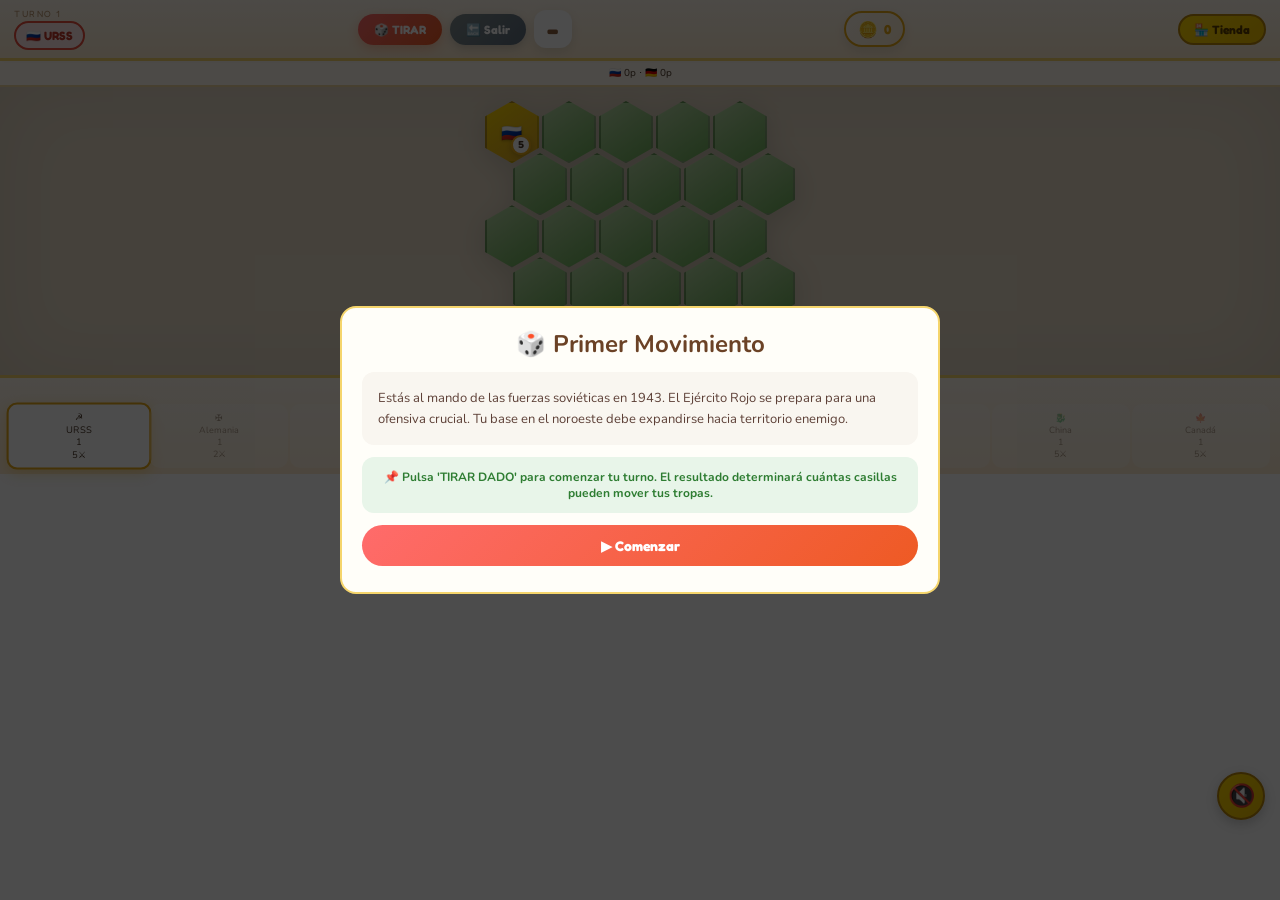
==== game_source.html @ 4c9500ab "Title: Implement Dynamic Music System with Advanced Audio Manager Key features implemented: - New MU" ====
<!DOCTYPE html>
<html lang="es">
<head>
    <meta charset="UTF-8">
    <meta name="viewport" content="width=device-width, initial-scale=1.0, user-scalable=no, maximum-scale=1.0">
    <title>⚔️ Hex Conquest · Edición Definitiva</title>
    <style>
        @import url('https://fonts.googleapis.com/css2?family=Fredoka:wght@400;600;700&family=Nunito:wght@400;700;900&family=Patrick+Hand&family=Special+Elite&family=MedievalSharp&family=Press+Start+2P&display=swap');
        * { margin:0; padding:0; box-sizing:border-box; -webkit-tap-highlight-color:transparent; user-select:none; -webkit-user-select:none; }
        :root {
            --bg:#f5efe0; --panel:#fff8ed; --gold:#e6a817; --gold-light:#f5d56c; --brown:#8b5e3c; --brown-light:#c4956a;
            --red:#e74c3c; --green:#27ae60; --blue:#3498db; --orange:#f39c12; --pink:#e91e63; --teal:#1abc9c; --cream:#fef9f0;
            --shadow:0 4px 12px rgba(0,0,0,0.1); --shadow-lg:0 8px 24px rgba(0,0,0,0.15); --btn-radius:25px;
            --hex-size: 54px;
        }
        /* Audio elements hidden */
        .audio-element { display:none; }
        /* Music control button */
        #music-control { position:fixed; bottom:80px; right:15px; z-index:1000; background:linear-gradient(135deg,#ffd700,#f0c000); border:2px solid #b8860b; border-radius:50%; width:48px; height:48px; display:flex; align-items:center; justify-content:center; cursor:pointer; box-shadow:0 4px 12px rgba(0,0,0,0.2); transition:all 0.3s; }
        #music-control:hover { transform:scale(1.1); box-shadow:0 6px 16px rgba(0,0,0,0.3); }
        #music-control.active { animation:musicPulse 2s infinite; }
        @keyframes musicPulse { 0%,100%{box-shadow:0 4px 12px rgba(255,215,0,0.4)} 50%{box-shadow:0 4px 20px rgba(255,215,0,0.7)} }
        .music-icon { font-size:22px; }
        body { background:linear-gradient(135deg,#fdf6e8,#f0e4cc); color:#4a3728; font-family:'Nunito',sans-serif; overflow:hidden; touch-action:manipulation; height:100vh; width:100vw; position:fixed; }
        #top-bar { background:linear-gradient(180deg,#fff8ed,#fdebd0); padding:8px 14px; display:flex; justify-content:space-between; align-items:center; border-bottom:3px solid var(--gold-light); flex-shrink:0; z-index:100; gap:10px; box-shadow:0 2px 8px rgba(0,0,0,0.05); }
        #turn-info { display:flex; flex-direction:column; gap:2px; min-width:0; }
        #turn-label { font-size:9px; color:#b8936e; text-transform:uppercase; letter-spacing:1.5px; font-family:'Fredoka',sans-serif; }
        .player-badge { display:inline-flex; align-items:center; gap:5px; padding:5px 10px; border-radius:20px; font-size:12px; font-weight:700; border:2px solid; font-family:'Fredoka',sans-serif; white-space:nowrap; background:white; }
        .player-badge.urss { border-color:#e74c3c; color:#c0392b; background:#ffeaea; } .player-badge.nazis { border-color:#7f8c8d; color:#555; background:#f0f0f0; } .player-badge.italia { border-color:#27ae60; color:#1e8449; background:#eafaf1; } .player-badge.usa { border-color:#3498db; color:#2471a3; background:#eaf2f8; } .player-badge.japon { border-color:#f39c12; color:#b9770e; background:#fef5e7; } .player-badge.uk { border-color:#e91e63; color:#c2185b; background:#fce4ec; } .player-badge.francia { border-color:#1abc9c; color:#148f77; background:#e8f8f5; } .player-badge.china { border-color:#e67e22; color:#ca6f1e; background:#fdf2e9; } .player-badge.canada { border-color:#9b59b6; color:#7d3c98; background:#f4ecf7; }
        .player-badge.sparta { border-color:#c0392b; } .player-badge.athens { border-color:#2980b9; } .player-badge.phoenicia { border-color:#d4ac0d; }
        .player-badge.capcom { border-color:#1e8449; } .player-badge.square { border-color:#8e44ad; } .player-badge.ea { border-color:#e67e22; }
        .player-badge.rebels { border-color:#3498db; } .player-badge.empire { border-color:#7f8c8d; } .player-badge.jedi { border-color:#27ae60; } .player-badge.sith { border-color:#c0392b; } .player-badge.avengers { border-color:#e74c3c; } .player-badge.thanos { border-color:#8e44ad; } .player-badge.hogwarts { border-color:#1abc9c; } .player-badge.decepticons { border-color:#e67e22; } .player-badge.wakanda { border-color:#2c3e50; }
        .player-badge.konoha { border-color:#e67e22; } .player-badge.akatsuki { border-color:#c0392b; } .player-badge.marine { border-color:#2980b9; } .player-badge.pirates { border-color:#e74c3c; } .player-badge.hunters { border-color:#27ae60; } .player-badge.chimera { border-color:#8e44ad; } .player-badge.saiyans { border-color:#f1c40f; } .player-badge.namek { border-color:#2ecc71; } .player-badge.guts { border-color:#7f8c8d; }
        .player-badge.justice { border-color:#3498db; } .player-badge.avengers_c { border-color:#e74c3c; } .player-badge.xmen { border-color:#f1c40f; } .player-badge.brotherhood { border-color:#8e44ad; } .player-badge.spiderman { border-color:#e91e63; } .player-badge.sinister { border-color:#e67e22; } .player-badge.doom { border-color:#2c3e50; } .player-badge.injustice { border-color:#c0392b; } .player-badge.watchmen { border-color:#1abc9c; }
        .player-badge.fellowship { border-color:#27ae60; } .player-badge.mordor { border-color:#c0392b; } .player-badge.westeros { border-color:#7f8c8d; } .player-badge.targaryen { border-color:#e74c3c; } .player-badge.lannister { border-color:#f1c40f; } .player-badge.hogwarts_l { border-color:#1abc9c; } .player-badge.oz { border-color:#f1c40f; } .player-badge.discworld { border-color:#3498db; } .player-badge.narnia { border-color:#e67e22; } .player-badge.witch { border-color:#a8e6cf; } .player-badge.riverdale { border-color:#8e44ad; }
        .player-badge.christianity { border-color:#f1c40f; } .player-badge.islam { border-color:#27ae60; } .player-badge.judaism { border-color:#3498db; } .player-badge.hinduism { border-color:#e74c3c; } .player-badge.buddhism { border-color:#f39c12; } .player-badge.sikhism { border-color:#d35400; } .player-badge.jainism { border-color:#2ecc71; } .player-badge.zoroastrianism { border-color:#e67e22; } .player-badge.shinto { border-color:#e74c3c; }
        #dice-area { display:flex; gap:8px; align-items:center; flex-shrink:0; }
        .dice-btn, .exit-btn { border:none; color:white; padding:8px 16px; border-radius:25px; font-size:12px; font-weight:700; cursor:pointer; transition:all 0.2s; font-family:'Fredoka',sans-serif; }
        .dice-btn { background:linear-gradient(135deg,#ff6b6b,#ee5a24); box-shadow:0 4px 12px rgba(238,90,36,0.3); }
        .dice-btn:hover:not(:disabled) { transform:translateY(-2px); box-shadow:0 6px 16px rgba(238,90,36,0.4); }
        .dice-btn:active:not(:disabled) { transform:translateY(0); }
        .dice-btn:disabled { background:#ccc; color:#999; cursor:not-allowed; }
        .dice-btn.rolling { animation:diceRoll 0.5s ease-in-out; }
        .exit-btn { background:linear-gradient(135deg,#7f8c8d,#5d6d7e); box-shadow:0 3px 10px rgba(100,100,100,0.3); }
        .exit-btn:hover { transform:translateY(-2px); box-shadow:0 5px 14px rgba(100,100,100,0.4); }
        #dice-result { font-size:28px; font-weight:900; color:var(--brown); min-width:38px; text-align:center; font-family:'Fredoka',sans-serif; background:white; border-radius:12px; padding:2px 8px; box-shadow:var(--shadow); }
        #score-board { background:rgba(255,248,237,0.9); padding:5px 10px; display:flex; justify-content:space-around; border-bottom:2px solid #f0d9a0; flex-shrink:0; font-size:10px; flex-wrap:wrap; gap:4px; }
        #map-wrapper { flex:1; overflow:auto; display:flex; justify-content:center; align-items:center; position:relative; background-color:#e8dcc8; box-shadow:inset 0 0 80px rgba(0,0,0,0.08); scroll-behavior:smooth; }
        #hex-grid { padding:14px; transform-origin:center; filter:drop-shadow(0 6px 14px rgba(0,0,0,0.15)); }
        .hex-row { display:flex; margin-bottom: calc(var(--hex-size) * -0.19); }
        .hex-row:nth-child(even) { margin-left: calc(var(--hex-size) * 0.52); }
        .hex { width: var(--hex-size); height: calc(var(--hex-size) * 1.1547); position:relative; margin:0 1.5px; cursor:pointer; transition:transform 0.2s, filter 0.2s; }
        .hex:hover { filter:brightness(1.15); z-index:10; }
        .hex-inner { width:100%; height:100%; clip-path:polygon(50% 0%,100% 25%,100% 75%,50% 100%,0% 75%,0% 25%); display:flex; flex-direction:column; align-items:center; justify-content:center; position:relative; border:2px solid rgba(0,0,0,0.2); }
        .hex.plains .hex-inner { background:linear-gradient(145deg,#b8d9a6,#6daf5a); } .hex.river .hex-inner { background:linear-gradient(145deg,#7ec8e3,#2e8cb8); } .hex.mountain .hex-inner { background:linear-gradient(145deg,#d4c4a8,#9c8468); } .hex.city .hex-inner { background:linear-gradient(145deg,#f5c27b,#d4952a); } .hex.base .hex-inner { background:linear-gradient(145deg,#ffd700,#daa520); animation:baseGlow 2s infinite alternate; }
        @keyframes baseGlow { from{box-shadow:inset 0 0 10px rgba(255,215,0,0.4)} to{box-shadow:inset 0 0 20px rgba(255,215,0,0.7)} }
        @keyframes hexPulse { 0%,100%{transform:scale(1)} 50%{transform:scale(1.05)} }
        @keyframes diceRoll { 0%{transform:rotate(0deg) scale(1)} 25%{transform:rotate(90deg) scale(1.2)} 50%{transform:rotate(180deg) scale(1)} 75%{transform:rotate(270deg) scale(1.2)} 100%{transform:rotate(360deg) scale(1)} }
        @keyframes combatFlash { 0%,100%{background-color:transparent} 50%{background-color:rgba(231,76,60,0.3)} }
        .hex.selected .hex-inner { border:3px solid #fff !important; box-shadow:0 0 15px rgba(255,255,255,0.8); animation:hexPulse 0.6s ease-in-out infinite; }
        .hex.movable .hex-inner { border:3px solid #27ae60 !important; box-shadow:0 0 10px rgba(39,174,96,0.5); cursor:pointer; }
        .hex.attackable .hex-inner { border:3px solid #e74c3c !important; box-shadow:0 0 10px rgba(231,76,60,0.5); cursor:pointer; }
        .hex.base-attackable .hex-inner { border:3px solid #ff0033 !important; box-shadow:0 0 15px rgba(255,0,51,0.7); animation:hexPulse 0.4s ease-in-out infinite; }
        .hex-icon { font-size:17px; margin-top:3px; text-shadow:0 1px 3px rgba(0,0,0,0.3); }
        .hex-units { position:absolute; bottom:6px; right:6px; background:linear-gradient(135deg,#fff,#f8f8f8); border-radius:50%; width:20px; height:20px; display:flex; align-items:center; justify-content:center; font-size:10px; font-weight:900; border:2px solid var(--gold); box-shadow:0 2px 6px rgba(0,0,0,0.2); }
        #bottom-panel { background:linear-gradient(180deg,#fff8ed,#fdebd0); padding:6px 10px; border-top:3px solid var(--gold-light); }
        #action-text { text-align:center; font-size:12px; color:#6b4226; margin-bottom:4px; font-weight:700; }
        #players-bar { display:flex; justify-content:space-around; gap:2px; flex-wrap:wrap; }
        .player-card { flex:1; min-width:35px; text-align:center; padding:6px 4px; border-radius:10px; font-size:9px; opacity:0.45; transition:all 0.3s; border:2px solid transparent; background:rgba(255,255,255,0.6); cursor:pointer; }
        .player-card:hover { transform:translateY(-2px); box-shadow:0 4px 8px rgba(0,0,0,0.15); }
        .player-card.active { opacity:1; border-color:var(--gold); background:white; transform:scale(1.05); box-shadow:0 4px 12px rgba(230,168,23,0.3); }
        .notification-bubble { position:fixed; bottom:120px; left:50%; transform:translateX(-50%); background:#fffef9; border:2px solid var(--gold); border-radius:20px; padding:10px 24px; z-index:1500; font-weight:700; font-size:14px; box-shadow:0 4px 16px rgba(0,0,0,0.2); animation:fadeInOut 2.5s ease-in-out; pointer-events:none; }
        @keyframes fadeInOut { 0%{opacity:0;bottom:100px;} 15%{opacity:1;bottom:120px;} 80%{opacity:1;bottom:120px;} 100%{opacity:0;bottom:100px;} }
        .combat-overlay { position:fixed; top:0; left:0; width:100%; height:100%; background:rgba(231,76,60,0.2); z-index:999; pointer-events:none; animation:combatFlash 0.3s ease-in-out; }
        .tutorial-highlight { position:absolute; border:4px solid #ff6b6b; border-radius:12px; pointer-events:none; z-index:999; display:none; animation:highlightPulse 1s infinite; } @keyframes highlightPulse { 0%,100%{border-color:#ff6b6b} 50%{border-color:#ffd700} }
        .tutorial-overlay { position:fixed; top:0; left:0; width:100%; height:100%; background:rgba(0,0,0,0.3); z-index:998; display:none; }
        
        /* ══════════ SISTEMA DE MONEDAS Y TIENDA ══════════ */
        #coins-display { display:flex; align-items:center; gap:6px; background:linear-gradient(135deg,#fff8ed,#fdebd0); padding:6px 12px; border-radius:20px; border:2px solid var(--gold); box-shadow:var(--shadow); font-weight:700; color:#6b4226; font-size:13px; font-family:'Fredoka',sans-serif; }
        #coins-icon { font-size:16px; }
        #coins-count { color:#e6a817; }
        .shop-btn { background:linear-gradient(135deg,#ffd700,#f0c000); border:2px solid #b8860b; border-radius:20px; padding:6px 14px; color:#5a3c00; font-weight:700; cursor:pointer; transition:all 0.2s; font-family:'Fredoka',sans-serif; font-size:12px; display:flex; align-items:center; gap:5px; }
        .shop-btn:hover { transform:translateY(-2px); box-shadow:0 4px 12px rgba(230,168,23,0.4); }
        .shop-grid { display:grid; grid-template-columns:repeat(auto-fill,minmax(140px,1fr)); gap:10px; margin-top:10px; max-height:400px; overflow-y:auto; padding:10px; }
        .theme-card { background:white; border:2px solid #e0d0b8; border-radius:12px; padding:10px; text-align:center; cursor:pointer; transition:all 0.2s; position:relative; }
        .theme-card:hover { transform:translateY(-3px); box-shadow:0 6px 16px rgba(0,0,0,0.15); }
        .theme-card.selected { border-color:var(--gold); box-shadow:0 0 15px rgba(230,168,23,0.4); }
        .theme-card.locked { opacity:0.7; filter:grayscale(0.5); }
        .theme-card.purchased { border-color:#27ae60; }
        .theme-icon { font-size:32px; margin-bottom:6px; }
        .theme-name { font-size:11px; font-weight:700; color:#6b4226; margin-bottom:4px; }
        .theme-price { font-size:12px; color:#e6a817; font-weight:700; }
        .theme-status { font-size:10px; padding:3px 8px; border-radius:10px; margin-top:6px; display:inline-block; font-weight:700; }
        .status-locked { background:#ccc; color:#666; }
        .status-purchased { background:#27ae60; color:white; }
        .status-selected { background:var(--gold); color:#5a3c00; }
        .buy-btn { background:linear-gradient(135deg,#27ae60,#1e8449); color:white; border:none; border-radius:8px; padding:6px 12px; font-size:10px; font-weight:700; cursor:pointer; margin-top:6px; width:100%; }
        .buy-btn:hover:not(:disabled) { transform:scale(1.05); }
        .buy-btn:disabled { background:#ccc; cursor:not-allowed; }
        .select-btn { background:linear-gradient(135deg,#3498db,#2980b9); color:white; border:none; border-radius:8px; padding:6px 12px; font-size:10px; font-weight:700; cursor:pointer; margin-top:6px; width:100%; }
        .select-btn:hover { transform:scale(1.05); }
        
        /* Misiones */
        .missions-container { max-height:350px; overflow-y:auto; padding:5px; }
        .mission-card { background:white; border:2px solid #e0d0b8; border-radius:12px; padding:10px; margin-bottom:8px; transition:all 0.2s; }
        .mission-card.completed { border-color:#27ae60; background:#eafaf1; opacity:0.8; }
        .mission-card.secret { border-color:#9c27b0; background:#f3e5f5; }
        .mission-card.secret.hidden { filter:blur(4px); opacity:0.5; }
        .mission-title { font-size:12px; font-weight:700; color:#6b4226; margin-bottom:4px; }
        .mission-desc { font-size:10px; color:#888; margin-bottom:6px; }
        .mission-reward { font-size:11px; color:#e6a817; font-weight:700; display:flex; align-items:center; gap:4px; }
        .mission-progress { font-size:10px; color:#666; margin-top:4px; }
        .claim-btn { background:linear-gradient(135deg,#e6a817,#daa520); color:#5a3c00; border:none; border-radius:8px; padding:6px 12px; font-size:10px; font-weight:700; cursor:pointer; margin-top:6px; width:100%; }
        .claim-btn:hover:not(:disabled) { transform:scale(1.05); }
        .claim-btn:disabled { background:#ccc; cursor:not-allowed; }
        
        #top-bar { background:linear-gradient(180deg,#fff8ed,#fdebd0); padding:8px 14px; display:flex; justify-content:space-between; align-items:center; border-bottom:3px solid var(--gold-light); flex-shrink:0; z-index:100; gap:10px; box-shadow:0 2px 8px rgba(0,0,0,0.05); }
        .modal { display:none; position:fixed; top:0; left:0; width:100%; height:100%; background:rgba(0,0,0,0.7); z-index:1000; justify-content:center; align-items:center; padding:12px; overflow-y:auto; } .modal.show { display:flex; }
        .modal-box { background:#fffef9; border:2px solid var(--gold-light); border-radius:16px; padding:20px; max-width:560px; width:100%; text-align:center; max-height:90vh; overflow-y:auto; }
        .modal-title { font-size:22px; font-weight:900; color:#6b4226; margin-bottom:8px; font-family:'Fredoka',sans-serif; }
        .modal-btn { display:block; width:100%; padding:12px 20px; margin:6px 0; border:none; border-radius:25px; font-size:14px; font-weight:700; cursor:pointer; transition:all 0.2s; font-family:'Fredoka',sans-serif; }
        .modal-btn:hover { transform:translateY(-2px); box-shadow:0 6px 16px rgba(0,0,0,0.2); }
        .btn-primary { background:linear-gradient(135deg,#ff6b6b,#ee5a24); color:white; }
        .btn-secondary { background:#f0e6d8; color:#6b4226; border:2px solid #e0c9a0; }
        .btn-gold { background:linear-gradient(135deg,#ffd700,#f0c000); color:#5a3c00; border:2px solid #b8860b; }
        .menu-tab { flex:1; min-width:55px; padding:10px 4px; background:white; border:none; color:#a08060; font-size:9px; font-weight:700; cursor:pointer; border-right:1px solid #e0d0b8; transition:all 0.2s; font-family:'Fredoka',sans-serif; }
        .menu-tab:last-child { border-right:none; }
        .menu-tab:hover { background:#fffef0; color:#8b6b4a; }
        .menu-tab.active { background:#fffde7; color:#6b4226; box-shadow:inset 0 -2px 0 var(--gold); }
        .menu-tabs { display:flex; margin-bottom:12px; border:2px solid #e0d0b8; border-radius:12px; overflow:hidden; flex-wrap:wrap; box-shadow:0 2px 8px rgba(0,0,0,0.05); }
        .tab-panel { display:none; } .tab-panel.active { display:block; }
        .section-title { font-size:10px; text-transform:uppercase; letter-spacing:2px; color:#b8936e; margin:10px 0 5px; border-bottom:2px solid #f0d9a0; padding-bottom:3px; text-align:left; font-family:'Fredoka',sans-serif; }
        .country-card { padding:8px 6px; border-radius:12px; border:2px solid #e0d0b8; cursor:pointer; background:white; transition:all 0.2s; } .country-card.selected { border-color:var(--gold); background:#fffde7; }
        .diff-selector, .map-type-selector, .size-selector, .mode-selector { display:flex; gap:8px; margin-bottom:10px; flex-wrap:wrap; }
        .diff-btn, .maptype-btn, .size-btn, .mode-option { flex:1; min-width:50px; padding:10px 4px; background:white; border:2px solid #e0d0b8; border-radius:10px; font-size:10px; font-weight:700; cursor:pointer; text-align:center; transition:all 0.2s; font-family:'Fredoka',sans-serif; }
        .diff-btn:hover, .maptype-btn:hover, .size-btn:hover, .mode-option:hover { background:#fffef0; transform:translateY(-1px); }
        .diff-btn.selected, .maptype-btn.selected, .size-btn.selected, .mode-option.selected { border-color:var(--gold); background:#fffde7; color:#6b4226; box-shadow:0 2px 8px rgba(230,168,23,0.2); }
        .counter-control { display:flex; align-items:center; gap:8px; margin:5px 0; }
        .counter-btn { width:38px; height:38px; border-radius:50%; border:2px solid var(--gold-light); background:linear-gradient(135deg,#fff,#f8f8f8); font-size:20px; font-weight:700; cursor:pointer; display:flex; align-items:center; justify-content:center; transition:all 0.2s; box-shadow:var(--shadow); color:#6b4226; }
        .counter-btn:hover { transform:scale(1.1); box-shadow:0 4px 12px rgba(0,0,0,0.15); }
        .counter-btn:active { transform:scale(0.95); }
        .counter-value { font-size:20px; font-weight:700; min-width:36px; text-align:center; color:#6b4226; font-family:'Fredoka',sans-serif; }
        .player-slots { display:flex; flex-direction:column; gap:8px; margin:8px 0; }
        .player-slot { display:flex; align-items:center; gap:8px; padding:8px; background:#fdf6e8; border-radius:10px; }
        .player-slot-label { font-weight:700; font-size:12px; color:#6b4226; min-width:70px; font-family:'Fredoka',sans-serif; }
        .player-slot select { flex:1; padding:8px 12px; border-radius:10px; border:2px solid #e0d0b8; font-family:'Nunito',sans-serif; font-size:12px; background:white; color:#4a3728; }
        .info-modal-content { text-align:left; font-size:12px; max-height:60vh; overflow-y:auto; } .info-modal-content .stat-row { display:flex; justify-content:space-between; padding:4px 0; border-bottom:1px solid #eee; }
        .editor-grid { display:inline-block; background:#e8dcc8; padding:8px; border-radius:8px; box-shadow:inset 0 0 20px rgba(0,0,0,0.1); }
        .editor-row { display:flex; margin-bottom:-6px; justify-content:center; } .editor-row:nth-child(even) { margin-left:14px; }
        .editor-cell { width:28px; height:32px; cursor:pointer; clip-path:polygon(50% 0%,100% 25%,100% 75%,50% 100%,0% 75%,0% 25%); border:1px solid rgba(0,0,0,0.2); transition:all 0.15s; } .editor-cell:hover { transform:scale(1.15); box-shadow:0 4px 12px rgba(0,0,0,0.2); z-index:10; }
        .editor-cell.plains { background:linear-gradient(145deg,#b8d9a6,#6daf5a); } .editor-cell.river { background:linear-gradient(145deg,#7ec8e3,#2e8cb8); } .editor-cell.mountain { background:linear-gradient(145deg,#d4c4a8,#9c8468); } .editor-cell.city { background:linear-gradient(145deg,#f5c27b,#d4952a); } .editor-cell.base { background:linear-gradient(145deg,#ffd700,#daa520); animation:baseGlow 2s infinite alternate; }
        body.dark { background:#111; color:#ddd; --bg:#1a1a1a; --panel:#2c2c2c; --cream:#3a3a3a; --brown:#c4956a; --brown-light:#8b5e3c; --gold:#f5d56c; --gold-light:#e6a817; --shadow:0 4px 12px rgba(0,0,0,0.4); }
        body.dark #top-bar { background:#2c2c2c; border-bottom-color:var(--gold); }
        body.dark .modal-box, body.dark .modal-btn, body.dark .player-badge { background:#2c2c2c; color:#ddd; border-color:#555; }
        body.dark .dice-btn { background:linear-gradient(135deg,#b03a2e,#922b21); }
        body.dark .exit-btn { background:linear-gradient(135deg,#555,#444); }
        body.dark .btn-secondary { background:#444; color:#ddd; border-color:#666; }
        body.dark .menu-tab { background:#2c2c2c; color:#aaa; }
        body.dark .menu-tab.active { background:#555; color:#fff; }
        
        /* Tema Retro - Estilo arcade/pixel art */
        body.retro { 
            background:#2d1b4e; 
            color:#00ff88; 
            font-family:'Press Start 2P',cursive;
            --bg:#1a0f2e; 
            --panel:#2d1b4e; 
            --cream:#00ff88; 
            --brown:#ff00ff; 
            --brown-light:#00ffff; 
            --gold:#ffff00; 
            --gold-light:#ff6600; 
            --shadow:0 0 15px rgba(0,255,136,0.3);
        }
        body.retro #top-bar { 
            background:#2d1b4e; 
            border:4px solid #00ff88;
            border-bottom:4px solid #00ff88;
            box-shadow:0 0 20px rgba(0,255,136,0.5);
        }
        body.retro .modal-box { 
            background:#1a0f2e; 
            color:#00ff88; 
            border:4px solid #00ff88;
            box-shadow:0 0 30px rgba(0,255,136,0.4);
        }
        body.retro .modal-btn { 
            background:#2d1b4e; 
            color:#00ff88; 
            border:3px solid #00ff88;
            text-transform:uppercase;
            letter-spacing:2px;
        }
        body.retro .modal-btn:hover { 
            background:#00ff88; 
            color:#1a0f2e;
            box-shadow:0 0 20px rgba(0,255,136,0.8);
        }
        body.retro .dice-btn { 
            background:#ff00ff; 
            border:3px solid #fff;
            box-shadow:0 0 15px rgba(255,0,255,0.6);
        }
        body.retro .exit-btn { 
            background:#ff6600; 
            border:3px solid #fff;
            box-shadow:0 0 15px rgba(255,102,0,0.6);
        }
        body.retro .btn-secondary { 
            background:#1a0f2e; 
            color:#00ffff; 
            border:3px solid #00ffff;
        }
        body.retro .btn-gold { 
            background:#ffff00; 
            color:#1a0f2e; 
            border:3px solid #fff;
        }
        body.retro .menu-tab { 
            background:#1a0f2e; 
            color:#00ff88; 
            border-right:3px solid #00ff88;
        }
        body.retro .menu-tab.active { 
            background:#00ff88; 
            color:#1a0f2e;
            box-shadow:0 0 15px rgba(0,255,136,0.6);
        }
        body.retro #hex-grid { 
            filter:drop-shadow(0 0 10px rgba(0,255,136,0.5));
        }
        body.retro .hex.plains .hex-inner { background:#00aa55; }
        body.retro .hex.river .hex-inner { background:#0066aa; }
        body.retro .hex.mountain .hex-inner { background:#aa6600; }
        body.retro .hex.city .hex-inner { background:#ffaa00; }
        body.retro .hex.base .hex-inner { background:#ffff00; }
        body.retro .player-card { 
            background:#1a0f2e; 
            border:2px solid #00ff88;
            color:#00ff88;
        }
        body.retro .player-card.active { 
            background:#00ff88; 
            color:#1a0f2e;
            box-shadow:0 0 20px rgba(0,255,136,0.8);
        }
        body.retro .notification-bubble { 
            background:#1a0f2e; 
            border:3px solid #00ff88;
            color:#00ff88;
            box-shadow:0 0 25px rgba(0,255,136,0.6);
        }
        body.retro #dice-result { 
            background:#1a0f2e; 
            color:#ffff00;
            border:3px solid #ffff00;
        }
        
        /* Tema Histórico - Estilo pergamino antiguo */
        body.historic { 
            background:url('data:image/svg+xml,<svg xmlns="http://www.w3.org/2000/svg" width="100" height="100"><rect fill="%23f5e6d0" width="100" height="100"/><path d="M0 0 L100 100 M100 0 L0 100" stroke="%23dcc9a8" stroke-width="0.5" opacity="0.3"/></svg>');
            color:#3d2817; 
            font-family:'Special Elite',cursive;
            --bg:#f5e6d0; 
            --panel:#f9f1e0; 
            --cream:#f5e6d0; 
            --brown:#3d2817; 
            --brown-light:#5d4037; 
            --gold:#8b6914; 
            --gold-light:#c9a962; 
            --shadow:0 4px 12px rgba(61,40,23,0.2);
        }
        body.historic #top-bar { 
            background:#f9f1e0; 
            border-bottom:4px double #8b6914;
            box-shadow:0 4px 15px rgba(61,40,23,0.15);
        }
        body.historic .modal-box { 
            background:#f9f1e0; 
            color:#3d2817; 
            border:3px double #8b6914;
            box-shadow:0 8px 25px rgba(61,40,23,0.2);
        }
        body.historic .modal-btn { 
            background:#f5e6d0; 
            color:#3d2817; 
            border:2px solid #8b6914;
            font-style:italic;
        }
        body.historic .modal-btn:hover { 
            background:#8b6914; 
            color:#f9f1e0;
        }
        body.historic .dice-btn { 
            background:#8b3a3a; 
            border:2px solid #5d2929;
            box-shadow:0 4px 12px rgba(139,58,58,0.4);
        }
        body.historic .exit-btn { 
            background:#4a5d4a; 
            border:2px solid #2d3d2d;
            box-shadow:0 4px 12px rgba(74,93,74,0.4);
        }
        body.historic .btn-secondary { 
            background:#f5e6d0; 
            color:#5d4037; 
            border:2px solid #c9a962;
        }
        body.historic .btn-gold { 
            background:#c9a962; 
            color:#3d2817; 
            border:2px solid #8b6914;
        }
        body.historic .menu-tab { 
            background:#f5e6d0; 
            color:#5d4037; 
            border-right:2px solid #c9a962;
        }
        body.historic .menu-tab.active { 
            background:#f9f1e0; 
            color:#3d2817;
            border-bottom:3px solid #8b6914;
        }
        body.historic #hex-grid { 
            filter:sepia(0.3) drop-shadow(0 6px 14px rgba(61,40,23,0.2));
        }
        body.historic .hex.plains .hex-inner { background:#c4d4a4; }
        body.historic .hex.river .hex-inner { background:#a4c4d4; }
        body.historic .hex.mountain .hex-inner { background:#d4c4a4; }
        body.historic .hex.city .hex-inner { background:#e4c484; }
        body.historic .hex.base .hex-inner { background:#d4af37; }
        body.historic .player-card { 
            background:#f5e6d0; 
            border:2px solid #c9a962;
            color:#5d4037;
        }
        body.historic .player-card.active { 
            background:#c9a962; 
            color:#f9f1e0;
            box-shadow:0 4px 15px rgba(139,105,20,0.3);
        }
        body.historic .notification-bubble { 
            background:#f9f1e0; 
            border:3px double #8b6914;
            color:#3d2817;
            box-shadow:0 4px 20px rgba(61,40,23,0.25);
        }
        body.historic #dice-result { 
            background:#f5e6d0; 
            color:#3d2817;
            border:2px solid #8b6914;
        }
        
        /* Estilos para la sección Cómo Jugar */
        .how-to-play-container {
            display: grid;
            grid-template-columns: repeat(auto-fit, minmax(280px, 1fr));
            gap: 16px;
            max-height: 55vh;
            overflow-y: auto;
            padding: 12px;
            margin-bottom: 16px;
        }
        
        .tutorial-card {
            background: linear-gradient(135deg, #fffef9, #fff);
            border: 3px solid #e0c9a0;
            border-radius: 20px;
            padding: 20px;
            text-align: center;
            transition: all 0.3s ease;
            box-shadow: 0 4px 12px rgba(0,0,0,0.08);
            position: relative;
            overflow: hidden;
        }
        
        .tutorial-card::before {
            content: '';
            position: absolute;
            top: 0;
            left: 0;
            right: 0;
            height: 4px;
            background: linear-gradient(90deg, var(--gold), var(--gold-light), var(--gold));
        }
        
        .tutorial-card:hover {
            transform: translateY(-6px) scale(1.02);
            box-shadow: 0 12px 28px rgba(230,168,23,0.3);
            border-color: var(--gold);
        }
        
        .tutorial-icon {
            font-size: 52px;
            margin-bottom: 12px;
            display: block;
            filter: drop-shadow(0 3px 6px rgba(0,0,0,0.15));
            transition: transform 0.3s ease;
        }
        
        .tutorial-card:hover .tutorial-icon {
            transform: scale(1.15) rotate(5deg);
        }
        
        .tutorial-card h3 {
            font-size: 16px;
            font-weight: 800;
            color: #6b4226;
            margin: 12px 0 8px;
            font-family: 'Fredoka', sans-serif;
            text-transform: uppercase;
            letter-spacing: 0.5px;
        }
        
        .tutorial-card p {
            font-size: 12px;
            color: #5d4037;
            line-height: 1.6;
            font-weight: 500;
        }
        
        .step-indicator {
            display: inline-block;
            background: linear-gradient(135deg, var(--gold), var(--gold-light));
            color: white;
            width: 28px;
            height: 28px;
            border-radius: 50%;
            font-size: 14px;
            font-weight: 800;
            line-height: 28px;
            margin-bottom: 8px;
            box-shadow: 0 3px 8px rgba(230,168,23,0.4);
        }
        
        .tutorial-cta {
            text-align: center;
            padding: 20px;
            background: linear-gradient(135deg, #fffde7, #fff);
            border-radius: 20px;
            border: 3px dashed var(--gold);
            margin-top: 12px;
            box-shadow: inset 0 0 20px rgba(230,168,23,0.1);
        }
        
        .btn-large {
            padding: 18px 36px;
            font-size: 17px;
            margin-bottom: 12px;
            width: 100%;
            max-width: 340px;
            background: linear-gradient(135deg, #ff6b6b, #ee5a24);
            border: none;
            color: white;
            border-radius: 30px;
            font-weight: 800;
            cursor: pointer;
            box-shadow: 0 6px 20px rgba(238,90,36,0.4);
            transition: all 0.3s ease;
            font-family: 'Fredoka', sans-serif;
            text-transform: uppercase;
            letter-spacing: 1px;
        }
        
        .btn-large:hover {
            transform: translateY(-3px) scale(1.03);
            box-shadow: 0 10px 28px rgba(238,90,36,0.5);
        }
        
        .btn-large:active {
            transform: translateY(0) scale(1);
        }
        
        .tutorial-subtitle {
            font-size: 12px;
            color: #8b6b4a;
            margin: 0;
            font-style: italic;
            font-weight: 600;
        }
        
        .key-concept {
            display: inline-block;
            background: #fff3cd;
            padding: 3px 8px;
            border-radius: 6px;
            font-weight: 700;
            font-size: 11px;
            margin: 0 2px;
        }
        
        .color-example {
            display: inline-flex;
            align-items: center;
            gap: 4px;
            padding: 4px 10px;
            border-radius: 8px;
            background: rgba(0,0,0,0.05);
            margin: 4px 0;
            font-size: 11px;
            font-weight: 600;
        }
        
        .color-dot {
            width: 14px;
            height: 14px;
            border-radius: 50%;
            display: inline-block;
            border: 2px solid rgba(0,0,0,0.2);
        }
        
        /* Estilos Retro para Cómo Jugar */
        body.retro .how-to-play-container {
            grid-template-columns: 1fr;
        }
        
        body.retro .tutorial-card {
            background: #1a0f2e;
            border: 3px solid #00ff88;
            color: #00ff88;
            box-shadow: 0 0 15px rgba(0,255,136,0.3);
        }
        
        body.retro .tutorial-card::before {
            background: linear-gradient(90deg, #00ff88, #00ffff, #00ff88);
        }
        
        body.retro .step-indicator {
            background: linear-gradient(135deg, #00ff88, #00ffff);
            color: #1a0f2e;
        }
        
        body.retro .tutorial-card h3 {
            color: #00ffff;
            text-transform: uppercase;
            letter-spacing: 2px;
        }
        
        body.retro .tutorial-card p {
            color: #00ff88;
        }
        
        body.retro .color-example {
            background: rgba(0,255,136,0.1);
            color: #00ff88;
        }
        
        body.retro .color-dot {
            border-color: #00ff88;
        }
        
        body.retro .key-concept {
            background: rgba(0,255,255,0.2);
            color: #00ffff;
        }
        
        body.retro .tutorial-cta {
            background: #1a0f2e;
            border: 3px dashed #00ff88;
        }
        
        body.retro .tutorial-subtitle {
            color: #00ffff;
        }
        
        body.retro .btn-large {
            background: linear-gradient(135deg, #ff00ff, #00ffff);
            box-shadow: 0 0 20px rgba(255,0,255,0.5);
        }
        
        body.retro .btn-large:hover {
            box-shadow: 0 0 30px rgba(0,255,255,0.7);
        }
        
        /* Estilos Históricos para Cómo Jugar */
        body.historic .tutorial-card {
            background: #f9f1e0;
            border: 2px double #8b6914;
            box-shadow: 0 4px 12px rgba(61,40,23,0.15);
        }
        
        body.historic .tutorial-card::before {
            background: linear-gradient(90deg, #8b6914, #c4a068, #8b6914);
        }
        
        body.historic .step-indicator {
            background: linear-gradient(135deg, #8b6914, #c4a068);
            font-family: 'Special Elite', cursive;
        }
        
        body.historic .tutorial-card h3 {
            color: #3d2817;
            font-family: 'Special Elite', cursive;
            font-style: italic;
        }
        
        body.historic .tutorial-card p {
            color: #5d4037;
        }
        
        body.historic .color-example {
            background: rgba(139,105,20,0.1);
            color: #5d4037;
        }
        
        body.historic .color-dot {
            border-color: #8b6914;
        }
        
        body.historic .key-concept {
            background: rgba(139,105,20,0.2);
            color: #8b6914;
            font-family: 'Special Elite', cursive;
        }
        
        body.historic .tutorial-cta {
            background: #f9f1e0;
            border: 2px double #8b6914;
        }
        
        body.historic .tutorial-subtitle {
            color: #8b6914;
            font-family: 'Special Elite', cursive;
        }
        
        body.historic .section-title { 
            border-bottom:2px double #8b6914;
            color:#5d4037;
        }
        
        body.historic .btn-large {
            background: linear-gradient(135deg, #8b6914, #c4a068);
            font-family: 'Special Elite', cursive;
            box-shadow: 0 4px 12px rgba(139,105,20,0.3);
        }
        
        @media (max-width: 600px) {
            :root { --hex-size: 38px; }
            .dice-btn, .exit-btn { padding:6px 12px; font-size:10px; }
            #dice-result { font-size:22px; }
            .modal-box { max-width:95%; }
            .how-to-play-container { grid-template-columns: 1fr; gap: 12px; }
            .tutorial-card { padding: 16px; }
            .tutorial-icon { font-size: 42px; }
            .btn-large { padding: 14px 28px; font-size: 15px; }
        }
    </style>
</head>
<body class="light">
    <div id="game-container">
        <div id="top-bar"><div id="turn-info"><div id="turn-label">Turno <span id="turn-num">1</span></div><span class="player-badge urss" id="current-player">🇷🇺 URSS</span></div><div id="dice-area"><button class="dice-btn" id="roll-btn" onclick="rollDice()">🎲 TIRAR DADO</button><button class="exit-btn" onclick="exitToMenu()" id="exit-scenario-btn">🔙 Salir</button><div id="dice-result">-</div></div><div id="coins-display"><span id="coins-icon">🪙</span><span id="coins-count">0</span></div><button class="shop-btn" onclick="openShop()">🏪 Tienda</button></div>
        <div id="score-board"></div>
        <div id="map-wrapper"><div id="hex-grid"></div></div>
        <div id="bottom-panel"><div id="action-text">Bienvenido a Hex Conquest</div><div id="players-bar"></div></div>
    </div>
    <div class="tutorial-overlay" id="tutorial-overlay"></div>
    <div class="tutorial-highlight" id="tutorial-highlight"></div>
    <div class="modal show" id="menu-modal">
        <div class="modal-box">
            <h2>⚔️ Hex Conquest</h2><p style="margin-bottom:10px;font-size:14px;">Edición Definitiva</p>
            <div class="menu-tabs" id="menu-tabs">
                <button class="menu-tab active" data-tab="play">⚔ Jugar</button>
                <button class="menu-tab" data-tab="scenarios">🏛️ Escenarios</button>
                <button class="menu-tab" data-tab="tutorial">📖 Tutorial</button>
                <button class="menu-tab" data-tab="editor">🗺️ Editor</button>
                <button class="menu-tab" data-tab="achievements">🏆 Logros</button>
                <button class="menu-tab" data-tab="missions">📋 Misiones</button>
                <button class="menu-tab" data-tab="shop">🏪 Tienda</button>
                <button class="menu-tab" data-tab="settings">⚙️ Ajustes</button>
            </div>
            <div class="tab-panel active" id="tab-play">
                <div class="section-title">🎮 Modo de Juego</div>
                <div class="mode-selector"><div class="mode-option selected" id="mode-ai" onclick="selectMode('ai')">🤖 vs IA</div><div class="mode-option" id="mode-pvp" onclick="selectMode('pvp')">👥 PvP Local</div></div>
                <div id="ia-panel">
                    <div class="section-title">🌍 Tu Nación</div><div id="ia-country-select" style="display:grid;grid-template-columns:1fr 1fr 1fr;gap:6px;"></div>
                    <button class="modal-btn btn-secondary" style="width:auto;padding:8px 16px;font-size:11px;margin:4px auto;" onclick="showFactionInfo(selectedIACountry)">📜 Ver información completa</button>
                    <div class="section-title">👥 Oponentes IA</div>
                    <div class="counter-control"><button class="counter-btn" onclick="changeIACount(-1)">−</button><span class="counter-value" id="ia-count-display">3</span><button class="counter-btn" onclick="changeIACount(1)">+</button></div>
                    <div class="section-title">⚡ Dificultad</div>
                    <div class="diff-selector">
                        <button class="diff-btn" onclick="selectDiff('baby')">🍼 Bebé</button>
                        <button class="diff-btn" onclick="selectDiff('easy')">🌱 Fácil</button>
                        <button class="diff-btn selected" onclick="selectDiff('normal')">⚖️ Normal</button>
                        <button class="diff-btn" onclick="selectDiff('hard')">🔥 Difícil</button>
                        <button class="diff-btn" onclick="selectDiff('impossible')">💀 Imposible</button>
                    </div>
                </div>
                <div id="pvp-panel" style="display:none;">
                    <div class="section-title">👥 Jugadores Humanos</div>
                    <div class="counter-control"><button class="counter-btn" onclick="changeHumanCount(-1)">−</button><span class="counter-value" id="human-count-display">2</span><button class="counter-btn" onclick="changeHumanCount(1)">+</button></div>
                    <div class="section-title">🌍 Elige país</div><div class="player-slots" id="player-slots"></div>
                    <div class="section-title">🤖 IA extra</div>
                    <div class="counter-control"><button class="counter-btn" onclick="changePvPAICount(-1)">−</button><span class="counter-value" id="pvp-ai-count-display">1</span><button class="counter-btn" onclick="changePvPAICount(1)">+</button></div>
                </div>
                <div class="section-title">🗺️ Tipo de Mapa</div>
                <div class="map-type-selector">
                    <button class="maptype-btn selected" onclick="selectMapType('normal')">🌍 Normal</button>
                    <button class="maptype-btn" onclick="selectMapType('islands')">🏝️ Islas</button>
                    <button class="maptype-btn" onclick="selectMapType('archipelago')">🐚 Archipiélago</button>
                    <button class="maptype-btn" onclick="selectMapType('pvp_balanced')">⚖️ PvP</button>
                </div>
                <div class="section-title">📏 Tamaño del Mapa</div>
                <div class="size-selector">
                    <button class="size-btn selected" id="size-9" onclick="selectMapSize(9)">9×9</button>
                    <button class="size-btn" id="size-11" onclick="selectMapSize(11)">11×11</button>
                    <button class="size-btn" id="size-13" onclick="selectMapSize(13)">13×13</button>
                    <button class="size-btn" id="size-15" onclick="selectMapSize(15)">15×15</button>
                </div>
                <button class="modal-btn btn-primary" onclick="startGame()">⚔️ ¡INICIAR GUERRA!</button>
            </div>
            <div class="tab-panel" id="tab-scenarios">
                <div class="section-title">🏛️ Históricos (WWII)</div>
                <div style="display:flex;gap:8px;margin-bottom:8px;"><button class="modal-btn btn-gold" onclick="startScenario('stalingrad')" style="flex:1;">🇷🇺 Stalingrado (7×7)</button><button class="modal-btn btn-secondary" onclick="playSound('info');showScenarioInfo('stalingrad')" style="min-width:24.24px;padding:4.04px;font-size:12.12px;">ℹ️</button></div>
                <div style="display:flex;gap:8px;margin-bottom:8px;"><button class="modal-btn btn-gold" onclick="startScenario('normandy')" style="flex:1;">🇺🇸 Normandía (9×9)</button><button class="modal-btn btn-secondary" onclick="playSound('info');showScenarioInfo('normandy')" style="min-width:24.24px;padding:4.04px;font-size:12.12px;">ℹ️</button></div>
                <div style="display:flex;gap:8px;margin-bottom:8px;"><button class="modal-btn btn-gold" onclick="startScenario('midway')" style="flex:1;">🇯🇵 Midway (9×9)</button><button class="modal-btn btn-secondary" onclick="playSound('info');showScenarioInfo('midway')" style="min-width:24.24px;padding:4.04px;font-size:12.12px;">ℹ️</button></div>
                <div style="display:flex;gap:8px;margin-bottom:8px;"><button class="modal-btn btn-gold" onclick="startScenario('berlin')" style="flex:1;">🇩🇪 Caída de Berlín (9×9)</button><button class="modal-btn btn-secondary" onclick="playSound('info');showScenarioInfo('berlin')" style="min-width:24.24px;padding:4.04px;font-size:12.12px;">ℹ️</button></div>
                <div class="section-title">🏺 Antigüedad</div>
                <div style="display:flex;gap:8px;margin-bottom:8px;"><button class="modal-btn btn-secondary" onclick="startScenario('termpilas')" style="flex:1;">🛡️ Termópilas (7×7)</button><button class="modal-btn btn-secondary" onclick="playSound('info');showScenarioInfo('termpilas')" style="min-width:24.24px;padding:4.04px;font-size:12.12px;">ℹ️</button></div>
                <div style="display:flex;gap:8px;margin-bottom:8px;"><button class="modal-btn btn-secondary" onclick="startScenario('cannas')" style="flex:1;">⚔️ Cannas (9×9)</button><button class="modal-btn btn-secondary" onclick="playSound('info');showScenarioInfo('cannas')" style="min-width:24.24px;padding:4.04px;font-size:12.12px;">ℹ️</button></div>
                <div style="display:flex;gap:8px;margin-bottom:8px;"><button class="modal-btn btn-secondary" onclick="startScenario('actium')" style="flex:1;">⚓ Accio (7×7)</button><button class="modal-btn btn-secondary" onclick="playSound('info');showScenarioInfo('actium')" style="min-width:24.24px;padding:4.04px;font-size:12.12px;">ℹ️</button></div>
                <div class="section-title">🎮 Videojuegos</div>
                <div style="display:flex;gap:8px;margin-bottom:8px;"><button class="modal-btn btn-secondary" onclick="startScenario('consolewar')" style="flex:1;">🕹️ Guerra de Consolas (9×9)</button><button class="modal-btn btn-secondary" onclick="playSound('info');showScenarioInfo('consolewar')" style="min-width:24.24px;padding:4.04px;font-size:12.12px;">ℹ️</button></div>
                <div style="display:flex;gap:8px;margin-bottom:8px;"><button class="modal-btn btn-secondary" onclick="startScenario('hyrule')" style="flex:1;">🗡️ Hyrule (9×9)</button><button class="modal-btn btn-secondary" onclick="playSound('info');showScenarioInfo('hyrule')" style="min-width:24.24px;padding:4.04px;font-size:12.12px;">ℹ️</button></div>
                <div class="section-title">🎬 Películas / Series</div>
                <div style="display:flex;gap:8px;margin-bottom:8px;"><button class="modal-btn btn-secondary" onclick="startScenario('starwars')" style="flex:1;">🌌 Star Wars (9×9)</button><button class="modal-btn btn-secondary" onclick="playSound('info');showScenarioInfo('starwars')" style="min-width:24.24px;padding:4.04px;font-size:12.12px;">ℹ️</button></div>
                <div style="display:flex;gap:8px;margin-bottom:8px;"><button class="modal-btn btn-secondary" onclick="startScenario('got')" style="flex:1;">🐉 Juego de Tronos (11×11)</button><button class="modal-btn btn-secondary" onclick="playSound('info');showScenarioInfo('got')" style="min-width:24.24px;padding:4.04px;font-size:12.12px;">ℹ️</button></div>
                <div class="section-title">🎌 Anime / Manga</div>
                <div style="display:flex;gap:8px;margin-bottom:8px;"><button class="modal-btn btn-secondary" onclick="startScenario('leafbattle')" style="flex:1;">🍃 Batalla de la Hoja (7×7)</button><button class="modal-btn btn-secondary" onclick="playSound('info');showScenarioInfo('leafbattle')" style="min-width:24.24px;padding:4.04px;font-size:12.12px;">ℹ️</button></div>
                <div style="display:flex;gap:8px;margin-bottom:8px;"><button class="modal-btn btn-secondary" onclick="startScenario('titanbattle')" style="flex:1;">⚔️ Batalla de Titanes (9×9)</button><button class="modal-btn btn-secondary" onclick="playSound('info');showScenarioInfo('titanbattle')" style="min-width:24.24px;padding:4.04px;font-size:12.12px;">ℹ️</button></div>
                <div class="section-title">📚 Literatura</div>
                <div style="display:flex;gap:8px;margin-bottom:8px;"><button class="modal-btn btn-secondary" onclick="startScenario('middleearth')" style="flex:1;">💍 Tierra Media (11×11)</button><button class="modal-btn btn-secondary" onclick="playSound('info');showScenarioInfo('middleearth')" style="min-width:24.24px;padding:4.04px;font-size:12.12px;">ℹ️</button></div>
                <div style="display:flex;gap:8px;margin-bottom:8px;"><button class="modal-btn btn-secondary" onclick="startScenario('narnia')" style="flex:1;">🦁 Narnia (9×9)</button><button class="modal-btn btn-secondary" onclick="playSound('info');showScenarioInfo('narnia')" style="min-width:24.24px;padding:4.04px;font-size:12.12px;">ℹ️</button></div>
                <div class="section-title">⛪ Religioso</div>
                <div style="display:flex;gap:8px;margin-bottom:8px;"><button class="modal-btn btn-secondary" onclick="startScenario('crusades')" style="flex:1;">✝️ Cruzadas (9×9)</button><button class="modal-btn btn-secondary" onclick="playSound('info');showScenarioInfo('crusades')" style="min-width:24.24px;padding:4.04px;font-size:12.12px;">ℹ️</button></div>
            </div>
            <div class="tab-panel" id="tab-tutorial">
                <div class="section-title">📖 Cómo Jugar</div>
                <div class="how-to-play-container">
                    <div class="tutorial-card">
                        <span class="step-indicator">1</span>
                        <div class="tutorial-icon">🎯</div>
                        <h3>Objetivo del Juego</h3>
                        <p>Conquista todas las <strong>bases enemigas</strong> ⭐ o elimina a todos los oponentes para lograr la <strong>victoria total</strong>.</p>
                    </div>
                    <div class="tutorial-card">
                        <span class="step-indicator">2</span>
                        <div class="tutorial-icon">🎲</div>
                        <h3>Tirar el Dado</h3>
                        <p>Al inicio de tu turno, pulsa <span class="key-concept">TIRAR DADO</span>. El número (1-6) determina cuántas <strong>casillas puedes mover</strong> tus unidades.</p>
                    </div>
                    <div class="tutorial-card">
                        <span class="step-indicator">3</span>
                        <div class="tutorial-icon">👆</div>
                        <h3>Seleccionar y Mover</h3>
                        <p>Toca una de tus casillas para seleccionarla. Verás:</p>
                        <div class="color-example"><span class="color-dot" style="background:#27ae60;"></span><strong>Verde:</strong> Movimiento posible</div>
                        <div class="color-example"><span class="color-dot" style="background:#e74c3c;"></span><strong>Rojo:</strong> Enemigo atacable</div>
                    </div>
                    <div class="tutorial-card">
                        <span class="step-indicator">4</span>
                        <div class="tutorial-icon">⚔️</div>
                        <h3>Combate</h3>
                        <p>Si atacas, ambos bandos tiran un dado (1-6). El atacante suma su bonificación de ataque. <strong>Quien saque mayor número gana</strong>. ¡El perdedor pierde sus unidades! Si hay empate, gana el defensor.</p>
                    </div>
                    <div class="tutorial-card">
                        <span class="step-indicator">5</span>
                        <div class="tutorial-icon">⭐</div>
                        <h3>Protege tus Bases</h3>
                        <p>Las <strong>bases</strong> son tus cuarteles generales. Si pierdes tu base, <span style="color:#e74c3c;font-weight:bold;">¡quedas eliminado!</span> Protégelas a toda costa.</p>
                    </div>
                    <div class="tutorial-card">
                        <span class="step-indicator">6</span>
                        <div class="tutorial-icon">🌊</div>
                        <h3>Terreno Especial</h3>
                        <p><strong>Ríos 🌊:</strong> Solo cruzas con 1, 3 o 6<br><strong>Montañas ⛰️:</strong> Reducen movimiento<br><strong>Ciudades 🏙️:</strong> Producen unidades extra</p>
                    </div>
                </div>
                <div class="tutorial-cta">
                    <button class="modal-btn btn-primary btn-large" onclick="startTutorial()">▶ Iniciar Tutorial Interactivo vs IA</button>
                    <p class="tutorial-subtitle">Aprende jugando contra una IA que te guiará paso a paso</p>
                </div>
            </div>
            <div class="tab-panel" id="tab-editor">
                <div class="section-title">🗺️ Editor de Mapas</div>
                <div class="editor-grid" id="editor-grid"></div>
                <div style="margin:6px;"><button onclick="setBrush('plains')" style="background:#b8d9a6;padding:6px 10px;border-radius:10px;">Planicie</button><button onclick="setBrush('river')" style="background:#7ec8e3;padding:6px 10px;border-radius:10px;">Río</button><button onclick="setBrush('mountain')" style="background:#d4c4a8;padding:6px 10px;border-radius:10px;">Montaña</button><button onclick="setBrush('city')" style="background:#f5c27b;padding:6px 10px;border-radius:10px;">Ciudad</button><button onclick="setBrush('base')" style="background:#ffd700;padding:6px 10px;border-radius:10px;">Base</button></div>
                <button class="modal-btn btn-secondary" onclick="resetCustomMap()">🔄 Restablecer</button>
                <button class="modal-btn btn-gold" onclick="useCustomMap()">✅ Usar este mapa</button>
            </div>
            <div class="tab-panel" id="tab-achievements">
                <div class="section-title">🏆 Logros</div>
                <div id="achievements-list" style="font-size:12px;text-align:left; max-height:50vh; overflow-y:auto;"></div>
            </div>
            <div class="tab-panel" id="tab-missions">
                <div class="section-title">📋 Misiones Normales</div>
                <div id="missions-list" class="missions-container"></div>
                <div style="margin-top:15px;padding:12px;background:#f9f6f0;border-radius:12px;">
                    <div style="display:flex;align-items:center;gap:8px;margin-bottom:8px;">
                        <span style="font-size:20px;">🪙</span>
                        <span style="font-size:14px;font-weight:700;color:#6b4226;">Monedas disponibles:</span>
                        <span id="menu-coins-count" style="font-size:16px;font-weight:900;color:#e6a817;">0</span>
                    </div>
                </div>
            </div>
            <div class="tab-panel" id="tab-shop">
                <div class="section-title">🏪 Tienda de Ambientaciones</div>
                <div style="display:flex;align-items:center;justify-content:space-between;margin-bottom:12px;padding:10px;background:#f9f6f0;border-radius:12px;">
                    <span style="font-size:14px;font-weight:700;color:#6b4226;">🪙 Tus monedas:</span>
                    <span id="shop-coins-count-tab" style="font-size:18px;font-weight:900;color:#e6a817;">0</span>
                </div>
                <div id="shop-grid-tab" class="shop-grid"></div>
                <button class="modal-btn btn-secondary" onclick="closeShop()" style="margin-top:15px;">❌ Cerrar</button>
            </div>
            <div class="tab-panel" id="tab-settings">
                <div class="section-title">🔊 Volumen</div>
                <div style="margin-bottom:12px;">
                    <div style="display:flex;align-items:center;gap:10px;margin-bottom:8px;">
                        <span style="font-size:12px;font-weight:700;color:#6b4226;min-width:80px;">🎵 Música</span>
                        <input type="range" id="music-volume-slider" min="0" max="100" value="50" style="flex:1;cursor:pointer;" oninput="updateMusicVolume(this.value)">
                        <span id="music-volume-value" style="font-size:12px;font-weight:700;color:#6b4226;min-width:35px;">50%</span>
                    </div>
                    <div style="display:flex;align-items:center;gap:10px;">
                        <span style="font-size:12px;font-weight:700;color:#6b4226;min-width:80px;">🔊 Sonidos</span>
                        <input type="range" id="sfx-volume-slider" min="0" max="100" value="75" style="flex:1;cursor:pointer;" oninput="updateSfxVolume(this.value)">
                        <span id="sfx-volume-value" style="font-size:12px;font-weight:700;color:#6b4226;min-width:35px;">75%</span>
                    </div>
                </div>
                <div class="section-title">🎨 Tema visual</div>
                <div id="theme-buttons" style="display:flex; gap:8px; flex-wrap:wrap;">
                    <button class="modal-btn btn-secondary theme-btn active" data-theme="light" onclick="applyTheme('light')">🌞 Claro</button>
                    <button class="modal-btn btn-secondary theme-btn" data-theme="dark" onclick="applyTheme('dark')">🌙 Oscuro</button>
                    <button class="modal-btn btn-secondary theme-btn" data-theme="historic" onclick="applyTheme('historic')">🏛️ Histórico</button>
                    <button class="modal-btn btn-secondary theme-btn" data-theme="retro" onclick="applyTheme('retro')">🕹️ Retro</button>
                </div>
                <div class="section-title">🏺 Ambientación</div>
                <div style="display:grid; grid-template-columns:1fr 1fr; gap:6px;">
                    <button class="modal-btn btn-secondary" id="theme-ww2" onclick="setGameTheme('ww2')">⚔️ WWII</button>
                    <button class="modal-btn btn-secondary" id="theme-ancient" onclick="setGameTheme('ancient')">🏛️ Antigua</button>
                    <button class="modal-btn btn-secondary" id="theme-gaming" onclick="setGameTheme('gaming')">🎮 Videojuegos</button>
                    <button class="modal-btn btn-secondary" id="theme-movies" onclick="setGameTheme('movies')">🎬 Películas</button>
                    <button class="modal-btn btn-secondary" id="theme-anime" onclick="setGameTheme('anime')">🎌 Anime</button>
                    <button class="modal-btn btn-secondary" id="theme-comics" onclick="setGameTheme('comics')">💥 Cómics</button>
                    <button class="modal-btn btn-secondary" id="theme-literature" onclick="setGameTheme('literature')">📚 Literatura</button>
                    <button class="modal-btn btn-secondary" id="theme-religion" onclick="setGameTheme('religion')">⛪ Religión</button>
                </div>
                <div class="section-title">💾 Partida</div>
                <button class="modal-btn btn-secondary" onclick="saveGame()">💾 Guardar</button>
                <button class="modal-btn btn-secondary" onclick="loadGame()">📂 Cargar</button>
                <div class="section-title">🔄 Progreso</div>
                <button class="modal-btn btn-secondary" style="background:#ffcccc;color:#c0392b;" onclick="resetProgress()">🗑️ Reiniciar progreso</button>
                <div class="section-title" style="margin-top:12px;">✨ Créditos</div>
                <p style="font-size:11px;">👑 Alexander Mardones y Francisco Cruces<br>🎓 John Domingues y Camilo Parada</p>
            </div>
        </div>
    </div>
    <div class="modal" id="faction-info-modal"><div class="modal-box"><div class="modal-title" id="faction-info-title"></div><div class="info-modal-content" id="faction-info-content"></div><button class="modal-btn btn-primary" onclick="document.getElementById('faction-info-modal').classList.remove('show')">Cerrar</button></div></div>
    <div class="modal" id="combat-modal"><div class="modal-box"><div class="modal-title">⚔️ Combate</div><div id="combat-result"></div><button class="modal-btn btn-primary" onclick="closeCombat()">Continuar</button></div></div>
    <div class="modal" id="victory-modal"><div class="modal-box"><div class="modal-title" id="victory-title"></div><p id="victory-text"></p><div id="victory-buttons" style="display:flex;gap:10px;justify-content:center;margin-top:15px;"><button class="modal-btn btn-primary" onclick="goToMenu()">📋 Menú</button><button class="modal-btn btn-gold" id="replay-btn" onclick="replayGame()">🔄 Volver a Jugar</button></div></div></div>

    <!-- Modal de Tienda -->
    <div class="modal" id="shop-modal">
        <div class="modal-box" style="max-width:700px;">
            <div class="modal-title">🏪 Tienda de Ambientaciones</div>
            <div style="display:flex;align-items:center;justify-content:space-between;margin-bottom:12px;padding:10px;background:#f9f6f0;border-radius:12px;">
                <span style="font-size:14px;font-weight:700;color:#6b4226;">🪙 Tus monedas:</span>
                <span id="shop-coins-count" style="font-size:18px;font-weight:900;color:#e6a817;">0</span>
            </div>
            <div id="shop-grid" class="shop-grid"></div>
            <button class="modal-btn btn-secondary" onclick="closeShop()" style="margin-top:15px;">❌ Cerrar</button>
        </div>
    </div>

    <script>
        // ═══════════════ DATOS DE TEMAS Y FACCIONES ═══════════════
        const THEMES = {
            ww2: {
                factions: ['urss','nazis','italia','usa','japon','uk','francia','china','canada'],
                data: {
                    urss:{name:'URSS',flag:'🇷🇺',base9:[0,0],miniEmoji:'☭',leader:'Stalin',fullName:'Unión Soviética',lore:'El Oso de Acero.',historicalFact:'Produjo 24.000 tanques en 1943.',stats:{atk:3,def:5,mov:2,reinf:4},pros:['Mejor defensa','Alta regeneración'],cons:['Movimiento lento'],bonuses:{baseDefBonus:5,reinforceBonus:2,riverPenalty:true}},
                    nazis:{name:'Alemania',flag:'🇩🇪',base9:[0,8],miniEmoji:'✠',leader:'Hitler',fullName:'III Reich',lore:'Blitzkrieg.',historicalFact:'Conquistó Francia en 6 semanas.',stats:{atk:5,def:2,mov:4,reinf:3},pros:['Ataque máximo','Movimiento extra'],cons:['Defensa débil'],bonuses:{atkBonus:2,moveBonus:1,baseDefBonus:2}},
                    italia:{name:'Italia',flag:'🇮🇹',base9:[8,0],miniEmoji:'⚡',leader:'Mussolini',fullName:'Reino de Italia',lore:'Maestro de ciudades.',historicalFact:'Tanques L3/35 de 3 toneladas.',stats:{atk:3,def:3,mov:3,reinf:6},pros:['Máximos refuerzos','Bonus ciudades'],cons:['Combate abierto débil'],bonuses:{cityAtkBonus:1,reinforceBonus:4,baseDefBonus:2}},
                    usa:{name:'EE.UU.',flag:'🇺🇸',base9:[8,8],miniEmoji:'★',leader:'Truman',fullName:'Estados Unidos',lore:'Arsenal de la Democracia.',historicalFact:'Produjo 300.000 aviones.',stats:{atk:4,def:3,mov:3,reinf:4},pros:['Equilibrado','Bonus remontada'],cons:['Base alejada'],bonuses:{balancedBonus:1,comebackBonus:true,baseDefBonus:3}},
                    japon:{name:'Japón',flag:'🇯🇵',base9:[4,4],miniEmoji:'☀',leader:'Hirohito',fullName:'Imperio del Japón',lore:'Centro del tablero.',historicalFact:'Atacó Pearl Harbor con 353 aviones.',stats:{atk:4,def:2,mov:6,reinf:3},pros:['Mayor movilidad','Cruce libre'],cons:['Base expuesta'],bonuses:{moveBonus:3,riverFree:true,baseDefBonus:2}},
                    uk:{name:'R. Unido',flag:'🇬🇧',base9:[0,4],miniEmoji:'👑',leader:'Churchill',fullName:'Reino Unido',lore:'Defensa naval.',historicalFact:'1.500 pilotos en la Batalla de Inglaterra.',stats:{atk:3,def:4,mov:3,reinf:4},pros:['Defensa sólida','Refuerzos navales'],cons:['Ataque moderado'],bonuses:{baseDefBonus:4,reinforceBonus:2,riverFree:true}},
                    francia:{name:'Francia',flag:'🇫🇷',base9:[4,0],miniEmoji:'🗼',leader:'De Gaulle',fullName:'Francia Libre',lore:'La Resistencia.',historicalFact:'Línea Maginot: 3.000 millones.',stats:{atk:4,def:3,mov:3,reinf:4},pros:['Contraataque','Guerrillas'],cons:['Defensa media'],bonuses:{cityAtkBonus:2,counterBonus:1,baseDefBonus:3}},
                    china:{name:'China',flag:'🇨🇳',base9:[8,4],miniEmoji:'🐉',leader:'Chiang',fullName:'República de China',lore:'El Dragón.',historicalFact:'20 millones de bajas.',stats:{atk:2,def:3,mov:2,reinf:7},pros:['Refuerzos masivos'],cons:['Ataque bajo'],bonuses:{reinforceBonus:5,territoryBonus:1,baseDefBonus:3,riverPenalty:true}},
                    canada:{name:'Canadá',flag:'🇨🇦',base9:[4,8],miniEmoji:'🍁',leader:'King',fullName:'Canadá',lore:'El Norte.',historicalFact:'Entrenó 130.000 pilotos.',stats:{atk:3,def:4,mov:4,reinf:3},pros:['Cruza montañas'],cons:['Refuerzos bajos'],bonuses:{mountainFree:true,moveBonus:1,baseDefBonus:4}}
                }
            },
            ancient: {
                factions: ['urss','nazis','italia','usa','japon','uk','francia','china','canada','sparta','athens','phoenicia'],
                data: {
                    urss:{name:'Grecia',flag:'🏺',base9:[0,0],miniEmoji:'⚡',leader:'Alejandro Magno',fullName:'Reino de Macedonia',lore:'Conquistó el imperio persa.',historicalFact:'Sus conquistas cambiaron el mundo.',stats:{atk:3,def:5,mov:2,reinf:4},pros:['Mejor defensa'],cons:['Movimiento lento'],bonuses:{baseDefBonus:5,reinforceBonus:2,riverPenalty:true}},
                    nazis:{name:'Roma',flag:'🏛️',base9:[0,8],miniEmoji:'🦅',leader:'Julio César',fullName:'República Romana',lore:'Legiones invencibles.',historicalFact:'Veni, vidi, vici.',stats:{atk:5,def:2,mov:4,reinf:3},pros:['Ataque máximo'],cons:['Defensa débil'],bonuses:{atkBonus:2,moveBonus:1,baseDefBonus:2}},
                    italia:{name:'Cartago',flag:'🐘',base9:[8,0],miniEmoji:'🐘',leader:'Aníbal',fullName:'República Cartaginesa',lore:'Cruzó los Alpes con elefantes.',historicalFact:'Derrotó a Roma en Cannas.',stats:{atk:3,def:3,mov:3,reinf:6},pros:['Refuerzos masivos'],cons:['Combate débil'],bonuses:{cityAtkBonus:1,reinforceBonus:4,baseDefBonus:2}},
                    usa:{name:'Egipto',flag:'🔱',base9:[8,8],miniEmoji:'💀',leader:'Ramsés II',fullName:'Nuevo Reino Egipcio',lore:'Faraón longevo.',historicalFact:'Gobernó 66 años.',stats:{atk:4,def:3,mov:3,reinf:4},pros:['Equilibrado'],cons:['Base alejada'],bonuses:{balancedBonus:1,comebackBonus:true,baseDefBonus:3}},
                    japon:{name:'Persia',flag:'🔥',base9:[4,4],miniEmoji:'🔥',leader:'Ciro',fullName:'Imperio Persa',lore:'El mayor imperio de su época.',historicalFact:'Creó los Inmortales.',stats:{atk:4,def:2,mov:6,reinf:3},pros:['Mayor movilidad'],cons:['Base expuesta'],bonuses:{moveBonus:3,riverFree:true,baseDefBonus:2}},
                    uk:{name:'Babilonia',flag:'🌙',base9:[0,4],miniEmoji:'⭐',leader:'Nabucodonosor',fullName:'Imperio Babilónico',lore:'Jardines Colgantes.',historicalFact:'Destruyó Jerusalén.',stats:{atk:3,def:4,mov:3,reinf:4},pros:['Defensa sólida'],cons:['Ataque moderado'],bonuses:{baseDefBonus:4,reinforceBonus:2,riverFree:true}},
                    francia:{name:'Galia',flag:'🐗',base9:[4,0],miniEmoji:'🐗',leader:'Vercingétorix',fullName:'Confederación Gala',lore:'Unidos contra Roma.',historicalFact:'Derrotó a César en Gergovia.',stats:{atk:4,def:3,mov:3,reinf:4},pros:['Contraataque'],cons:['Defensa media'],bonuses:{cityAtkBonus:2,counterBonus:1,baseDefBonus:3}},
                    china:{name:'China',flag:'🐉',base9:[8,4],miniEmoji:'🐉',leader:'Qin',fullName:'Dinastía Qin',lore:'Primer emperador.',historicalFact:'Construyó la Gran Muralla.',stats:{atk:2,def:3,mov:2,reinf:7},pros:['Refuerzos masivos'],cons:['Ataque bajo'],bonuses:{reinforceBonus:5,territoryBonus:1,baseDefBonus:3,riverPenalty:true}},
                    canada:{name:'Escitia',flag:'🐴',base9:[4,8],miniEmoji:'🐴',leader:'Atila',fullName:'Imperio Huno',lore:'El azote de Dios.',historicalFact:'Aterrorizó Roma.',stats:{atk:3,def:4,mov:4,reinf:3},pros:['Cruza montañas'],cons:['Refuerzos bajos'],bonuses:{mountainFree:true,moveBonus:1,baseDefBonus:4}},
                    sparta:{name:'Esparta',flag:'🛡️',base9:[2,2],miniEmoji:'⚔️',leader:'Leónidas',fullName:'Ciudad-Estado Espartana',lore:'Esto es Esparta.',historicalFact:'300 guerreros en las Termópilas.',stats:{atk:5,def:5,mov:2,reinf:2},pros:['Defensa legendaria','Ataque fuerte'],cons:['Refuerzos muy bajos'],bonuses:{baseDefBonus:6,moveBonus:0,reinforceBonus:-2}},
                    athens:{name:'Atenas',flag:'🏺',base9:[6,6],miniEmoji:'🏛️',leader:'Pericles',fullName:'Liga de Delos',lore:'Cuna de la democracia.',historicalFact:'Flota de 300 trirremes.',stats:{atk:2,def:3,mov:5,reinf:5},pros:['Movilidad naval','Refuerzos decentes'],cons:['Ataque débil'],bonuses:{moveBonus:2,riverFree:true,baseDefBonus:3}},
                    phoenicia:{name:'Fenicia',flag:'🚢',base9:[4,4],miniEmoji:'⚓',leader:'Hiram',fullName:'Ciudades Fenicias',lore:'Comerciantes del Mediterráneo.',historicalFact:'Inventaron el alfabeto.',stats:{atk:3,def:3,mov:4,reinf:4},pros:['Comercio','Movilidad'],cons:['Defensa media'],bonuses:{reinforceBonus:3,cityAtkBonus:1,baseDefBonus:3}}
                }
            },
            gaming: {
                factions: ['urss','nazis','italia','usa','japon','uk','francia','china','canada','capcom','square','ea'],
                data: {
                    urss:{name:'Nintendo',flag:'🍄',base9:[0,0],miniEmoji:'⭐',leader:'Miyamoto',fullName:'Nintendo Co.',lore:'Salvó los videojuegos.',historicalFact:'Mario es el más famoso.',stats:{atk:3,def:5,mov:2,reinf:4},pros:['Defensa creativa'],cons:['Movimiento conservador'],bonuses:{baseDefBonus:5,reinforceBonus:2,riverPenalty:true}},
                    nazis:{name:'Sega',flag:'🦔',base9:[0,8],miniEmoji:'💨',leader:'Sonic',fullName:'Sega Enterprises',lore:'Velocidad azul.',historicalFact:'Creó la Genesis.',stats:{atk:5,def:2,mov:4,reinf:3},pros:['Velocidad máxima'],cons:['Defensa frágil'],bonuses:{atkBonus:2,moveBonus:1,baseDefBonus:2}},
                    italia:{name:'PlayStation',flag:'🎮',base9:[8,0],miniEmoji:'🔵',leader:'Kratos',fullName:'Sony Interactive',lore:'El Dios de la Guerra.',historicalFact:'Más de 500 millones de consolas.',stats:{atk:4,def:3,mov:3,reinf:5},pros:['Exclusivos potentes'],cons:['Costes elevados'],bonuses:{cityAtkBonus:1,reinforceBonus:3,baseDefBonus:2}},
                    usa:{name:'Xbox',flag:'❌',base9:[8,8],miniEmoji:'💚',leader:'Master Chief',fullName:'Microsoft Gaming',lore:'El Jefe Maestro.',historicalFact:'Revolucionó el online.',stats:{atk:4,def:4,mov:3,reinf:4},pros:['Equilibrado'],cons:['Base lejana'],bonuses:{balancedBonus:1,comebackBonus:true,baseDefBonus:3}},
                    japon:{name:'Atari',flag:'🕹️',base9:[4,4],miniEmoji:'👽',leader:'E.T.',fullName:'Atari Corporation',lore:'Pioneros del arcade.',historicalFact:'Crearon Pong.',stats:{atk:2,def:4,mov:5,reinf:4},pros:['Movilidad'],cons:['Ataque débil'],bonuses:{moveBonus:2,riverFree:true,baseDefBonus:3}},
                    uk:{name:'Valve',flag:'🔧',base9:[0,4],miniEmoji:'🛠️',leader:'Gabe Newell',fullName:'Valve Corporation',lore:'Steam y Half-Life.',historicalFact:'Steam domina el PC.',stats:{atk:3,def:5,mov:3,reinf:3},pros:['Defensa sólida'],cons:['Lento en lanzar'],bonuses:{baseDefBonus:5,reinforceBonus:1,riverFree:true}},
                    francia:{name:'Ubisoft',flag:'🗼',base9:[4,0],miniEmoji:'🏰',leader:'Ezio',fullName:'Ubisoft Entertainment',lore:'Asesinos y templarios.',historicalFact:'Assassin\'s Creed.',stats:{atk:4,def:3,mov:3,reinf:4},pros:['Contraataque'],cons:['Defensa media'],bonuses:{cityAtkBonus:2,counterBonus:1,baseDefBonus:3}},
                    china:{name:'Tencent',flag:'🐧',base9:[8,4],miniEmoji:'💰',leader:'Ma Huateng',fullName:'Tencent Holdings',lore:'Gigante chino.',historicalFact:'Mayor empresa de videojuegos.',stats:{atk:2,def:3,mov:2,reinf:7},pros:['Refuerzos masivos'],cons:['Ataque bajo'],bonuses:{reinforceBonus:5,territoryBonus:1,baseDefBonus:3,riverPenalty:true}},
                    canada:{name:'BioWare',flag:'🐉',base9:[4,8],miniEmoji:'🐲',leader:'Shepard',fullName:'BioWare Corp.',lore:'Mass Effect y Dragon Age.',historicalFact:'RPGs inolvidables.',stats:{atk:3,def:4,mov:4,reinf:3},pros:['Cruza montañas'],cons:['Refuerzos bajos'],bonuses:{mountainFree:true,moveBonus:1,baseDefBonus:4}},
                    capcom:{name:'Capcom',flag:'🦇',base9:[2,6],miniEmoji:'🧛',leader:'Mega Man',fullName:'Capcom Co.',lore:'Cazadores de monstruos.',historicalFact:'Street Fighter II revolucionó los fighting games.',stats:{atk:4,def:3,mov:3,reinf:4},pros:['Luchadores fuertes'],cons:['Defensa media'],bonuses:{atkBonus:1,cityAtkBonus:1,baseDefBonus:3}},
                    square:{name:'Square Enix',flag:'🗡️',base9:[6,2],miniEmoji:'⚔️',leader:'Cloud',fullName:'Square Enix Holdings',lore:'Fantasía y magia.',historicalFact:'Final Fantasy VII cambió los RPGs.',stats:{atk:3,def:4,mov:3,reinf:5},pros:['Magia defensiva','Refuerzos'],cons:['Movimiento normal'],bonuses:{reinforceBonus:3,baseDefBonus:4}},
                    ea:{name:'Electronic Arts',flag:'💲',base9:[4,4],miniEmoji:'💸',leader:'FIFA',fullName:'EA Sports',lore:'Está en el juego.',historicalFact:'Loot boxes y microtransacciones.',stats:{atk:2,def:2,mov:2,reinf:9},pros:['Refuerzos masivos ilimitados'],cons:['Muy débil en combate'],bonuses:{reinforceBonus:7,baseDefBonus:1}}
                }
            },
            movies: {
                factions: ['rebels','empire','jedi','sith','avengers','thanos','hogwarts','decepticons','wakanda'],
                data: {
                    rebels:{name:'Rebeldes',flag:'⭐',base9:[0,0],miniEmoji:'🚀',leader:'Luke',fullName:'Alianza Rebelde',lore:'Esperanza en la galaxia.',historicalFact:'Destruyeron la Estrella de la Muerte.',stats:{atk:3,def:3,mov:4,reinf:4},pros:['Movilidad','Remontada'],cons:['Defensa media'],bonuses:{moveBonus:1,comebackBonus:true}},
                    empire:{name:'Imperio',flag:'🌑',base9:[0,8],miniEmoji:'🗡️',leader:'Vader',fullName:'Imperio Galáctico',lore:'El poder de la Fuerza.',historicalFact:'Construyeron dos Estrellas de la Muerte.',stats:{atk:5,def:4,mov:2,reinf:3},pros:['Ataque máximo','Defensa alta'],cons:['Movimiento lento'],bonuses:{atkBonus:2,baseDefBonus:3}},
                    jedi:{name:'Jedi',flag:'💚',base9:[8,0],miniEmoji:'🌌',leader:'Yoda',fullName:'Orden Jedi',lore:'Guardianes de la paz.',historicalFact:'Entrenaron a Skywalker.',stats:{atk:4,def:5,mov:3,reinf:2},pros:['Defensa legendaria','Contraataque'],cons:['Refuerzos bajos'],bonuses:{baseDefBonus:5,counterBonus:1}},
                    sith:{name:'Sith',flag:'❤️',base9:[8,8],miniEmoji:'⚡',leader:'Sidious',fullName:'Orden Sith',lore:'El lado oscuro.',historicalFact:'Siempre hay dos.',stats:{atk:6,def:1,mov:3,reinf:3},pros:['Ataque devastador'],cons:['Defensa frágil'],bonuses:{atkBonus:3,moveBonus:1}},
                    avengers:{name:'Vengadores',flag:'🅰️',base9:[4,4],miniEmoji:'🛡️',leader:'Iron Man',fullName:'Los Vengadores',lore:'Los héroes más poderosos de la Tierra.',stats:{atk:4,def:4,mov:3,reinf:4},pros:['Equilibrado'],cons:['Ninguno'],bonuses:{balancedBonus:1}},
                    thanos:{name:'Thanos',flag:'💎',base9:[4,0],miniEmoji:'👁️',leader:'Thanos',fullName:'El Titán Loco',lore:'El equilibrio perfecto.',stats:{atk:6,def:3,mov:2,reinf:3},pros:['Ataque masivo'],cons:['Lento'],bonuses:{atkBonus:3,baseDefBonus:2}},
                    hogwarts:{name:'Hogwarts',flag:'⚡',base9:[4,8],miniEmoji:'🧙',leader:'Dumbledore',fullName:'Colegio Hogwarts',lore:'Magia y hechicería.',stats:{atk:3,def:5,mov:3,reinf:4},pros:['Defensa mágica','Cruce libre de ríos'],cons:['Ataque moderado'],bonuses:{baseDefBonus:5,riverFree:true}},
                    decepticons:{name:'Decepticons',flag:'🦾',base9:[2,2],miniEmoji:'🤖',leader:'Megatron',fullName:'Decepticons',lore:'Paz mediante la tiranía.',stats:{atk:5,def:3,mov:3,reinf:3},pros:['Ataque fuerte','Cruza montañas'],cons:['Defensa media'],bonuses:{atkBonus:2,mountainFree:true}},
                    wakanda:{name:'Wakanda',flag:'🐆',base9:[6,6],miniEmoji:'🌍',leader:'Black Panther',fullName:'Wakanda',lore:'Tecnología y tradición.',stats:{atk:4,def:5,mov:3,reinf:3},pros:['Defensa superior','Refuerzos decentes'],cons:['Ataque medio'],bonuses:{baseDefBonus:5,reinforceBonus:1}}
                }
            },
            anime: {
                factions: ['konoha','akatsuki','marine','pirates','hunters','chimera','saiyans','namek','guts'],
                data: {
                    konoha:{name:'Konoha',flag:'🍃',base9:[0,0],miniEmoji:'🌀',leader:'Naruto',fullName:'Aldea Oculta de la Hoja',lore:'El camino del ninja.',historicalFact:'Naruto Uzumaki, el séptimo Hokage.',stats:{atk:4,def:4,mov:3,reinf:4},pros:['Refuerzos','Contraataque'],cons:['Movimiento normal'],bonuses:{reinforceBonus:2,counterBonus:1}},
                    akatsuki:{name:'Akatsuki',flag:'☁️',base9:[0,8],miniEmoji:'🌧️',leader:'Pain',fullName:'Organización Akatsuki',lore:'Paz mediante el dolor.',historicalFact:'Pain destruyó la Aldea de la Hoja.',stats:{atk:6,def:2,mov:3,reinf:2},pros:['Ataque extremo'],cons:['Defensa débil'],bonuses:{atkBonus:3,moveBonus:1}},
                    marine:{name:'Marina',flag:'⚓',base9:[8,0],miniEmoji:'🌊',leader:'Akainu',fullName:'Cuartel General de la Marina',lore:'Justicia absoluta.',historicalFact:'Akainu mató a Ace.',stats:{atk:5,def:4,mov:2,reinf:3},pros:['Defensa alta','Ataque fuerte'],cons:['Movilidad baja'],bonuses:{baseDefBonus:4,atkBonus:2}},
                    pirates:{name:'Piratas',flag:'☠️',base9:[8,8],miniEmoji:'🏴‍☠️',leader:'Luffy',fullName:'Sombrero de Paja',lore:'El rey de los piratas.',historicalFact:'Luffy venció a Kaido.',stats:{atk:5,def:2,mov:5,reinf:4},pros:['Máxima movilidad','Cruce libre'],cons:['Defensa frágil'],bonuses:{moveBonus:3,riverFree:true}},
                    hunters:{name:'Cazadores',flag:'🎣',base9:[4,4],miniEmoji:'🃏',leader:'Gon',fullName:'Asociación de Hunters',lore:'Aventureros incansables.',historicalFact:'Gon sacrificó todo por su venganza.',stats:{atk:3,def:3,mov:4,reinf:5},pros:['Refuerzos altos'],cons:['Ataque medio'],bonuses:{reinforceBonus:3}},
                    chimera:{name:'Hormigas',flag:'🐜',base9:[4,0],miniEmoji:'👑',leader:'Meruem',fullName:'Hormigas Quimera',lore:'Evolución imparable.',historicalFact:'Meruem fue el ser más poderoso.',stats:{atk:7,def:2,mov:3,reinf:2},pros:['Ataque brutal'],cons:['Defensa mínima'],bonuses:{atkBonus:4}},
                    saiyans:{name:'Saiyans',flag:'💪',base9:[2,2],miniEmoji:'🐵',leader:'Goku',fullName:'Guerreros Saiyan',lore:'Superación constante.',historicalFact:'Goku alcanzó el Ultra Instinto.',stats:{atk:5,def:3,mov:4,reinf:2},pros:['Remontada','Ataque creciente'],cons:['Refuerzos bajos'],bonuses:{atkBonus:2,comebackBonus:true}},
                    namek:{name:'Namek',flag:'🟢',base9:[6,6],miniEmoji:'🐉',leader:'Piccolo',fullName:'Planeta Namek',lore:'Sabiduría y poder.',historicalFact:'Piccolo se fusionó con Kami.',stats:{atk:3,def:5,mov:3,reinf:4},pros:['Defensa sólida','Refuerzos'],cons:['Ataque moderado'],bonuses:{baseDefBonus:5,reinforceBonus:2}},
                    guts:{name:'Berserk',flag:'⚔️',base9:[4,8],miniEmoji:'💀',leader:'Guts',fullName:'Banda del Halcón',lore:'Venganza imparable.',historicalFact:'Guts sobrevivió al Eclipse.',stats:{atk:6,def:3,mov:4,reinf:2},pros:['Ataque salvaje','Cruza montañas'],cons:['Refuerzos escasos'],bonuses:{atkBonus:3,mountainFree:true}}
                }
            },
            comics: {
                factions: ['justice','avengers_c','xmen','brotherhood','spiderman','sinister','doom','injustice','watchmen'],
                data: {
                    justice:{name:'Liga de la Justicia',flag:'🦸',base9:[0,0],miniEmoji:'⭐',leader:'Superman',fullName:'Liga de la Justicia',lore:'Verdad, justicia y un mañana mejor.',stats:{atk:5,def:5,mov:3,reinf:2},pros:['Defensa inigualable','Ataque fuerte'],cons:['Refuerzos muy bajos'],bonuses:{baseDefBonus:6,atkBonus:2}},
                    avengers_c:{name:'Vengadores',flag:'🅰️',base9:[0,8],miniEmoji:'🛡️',leader:'Capitán América',fullName:'Los Vengadores',lore:'Earth\'s mightiest heroes.',stats:{atk:4,def:4,mov:3,reinf:4},pros:['Equilibrado'],cons:['Ninguno'],bonuses:{balancedBonus:1}},
                    xmen:{name:'X-Men',flag:'❌',base9:[8,0],miniEmoji:'🧬',leader:'Wolverine',fullName:'Patrulla X',lore:'Protegiendo un mundo que los odia.',stats:{atk:4,def:3,mov:4,reinf:4},pros:['Movilidad','Cruza montañas'],cons:['Defensa media'],bonuses:{moveBonus:1,mountainFree:true}},
                    brotherhood:{name:'Hermandad',flag:'🧲',base9:[8,8],miniEmoji:'💥',leader:'Magneto',fullName:'Hermandad de Mutantes',lore:'Supervivencia mutante.',stats:{atk:5,def:3,mov:3,reinf:3},pros:['Ataque potente','Contraataque'],cons:['Defensa media'],bonuses:{atkBonus:2,counterBonus:1}},
                    spiderman:{name:'Spider-Verse',flag:'🕷️',base9:[4,4],miniEmoji:'🕸️',leader:'Spider-Man',fullName:'Spider-Verse',lore:'Un gran poder conlleva una gran responsabilidad.',stats:{atk:3,def:3,mov:5,reinf:5},pros:['Movilidad extrema','Refuerzos altos'],cons:['Ataque bajo'],bonuses:{moveBonus:2,riverFree:true,reinforceBonus:2}},
                    sinister:{name:'Siniestros',flag:'👹',base9:[4,0],miniEmoji:'🦹',leader:'Apocalipsis',fullName:'Seis Siniestros',lore:'La supervivencia del más fuerte.',stats:{atk:6,def:2,mov:2,reinf:2},pros:['Ataque masivo'],cons:['Muy lento','Defensa débil'],bonuses:{atkBonus:3}},
                    doom:{name:'Latveria',flag:'🏰',base9:[4,8],miniEmoji:'🤖',leader:'Dr. Doom',fullName:'Latveria',lore:'Gobierna con mano de hierro.',stats:{atk:4,def:5,mov:3,reinf:3},pros:['Defensa férrea','Refuerzos'],cons:['Ataque medio'],bonuses:{baseDefBonus:4,reinforceBonus:1}},
                    injustice:{name:'Injustice',flag:'💀',base9:[2,2],miniEmoji:'😈',leader:'Superman Oscuro',fullName:'Liga de la Injusticia',lore:'El fin justifica los medios.',stats:{atk:7,def:4,mov:3,reinf:1},pros:['Ataque devastador','Defensa alta'],cons:['Sin refuerzos'],bonuses:{atkBonus:4,baseDefBonus:3}},
                    watchmen:{name:'Watchmen',flag:'🕰️',base9:[6,6],miniEmoji:'☢️',leader:'Dr. Manhattan',fullName:'Watchmen',lore:'Quién vigila a los vigilantes.',stats:{atk:6,def:6,mov:2,reinf:1},pros:['Defensa absoluta','Ataque absoluto'],cons:['Inmóvil'],bonuses:{baseDefBonus:7,atkBonus:3}}
                }
            },
            literature: {
                factions: ['fellowship','mordor','westeros','targaryen','lannister','hogwarts_l','oz','discworld','narnia','witch','riverdale'],
                data: {
                    fellowship:{name:'Comunidad',flag:'💍',base9:[0,0],miniEmoji:'🧝',leader:'Frodo',fullName:'Comunidad del Anillo',lore:'Un anillo para gobernarlos a todos.',stats:{atk:3,def:4,mov:4,reinf:4},pros:['Movilidad','Cruce libre'],cons:['Ataque medio'],bonuses:{moveBonus:1,riverFree:true}},
                    mordor:{name:'Mordor',flag:'👁️',base9:[0,8],miniEmoji:'🔥',leader:'Sauron',fullName:'Mordor',lore:'El Señor Oscuro.',stats:{atk:7,def:3,mov:2,reinf:2},pros:['Ataque máximo'],cons:['Lento'],bonuses:{atkBonus:4}},
                    westeros:{name:'Westeros',flag:'🐺',base9:[8,0],miniEmoji:'❄️',leader:'Jon Snow',fullName:'Poniente',lore:'Se acerca el invierno.',stats:{atk:4,def:4,mov:3,reinf:4},pros:['Equilibrado'],cons:['Ninguno'],bonuses:{balancedBonus:1}},
                    targaryen:{name:'Targaryen',flag:'🐉',base9:[8,8],miniEmoji:'🔥',leader:'Daenerys',fullName:'Casa Targaryen',lore:'Fuego y sangre.',stats:{atk:6,def:2,mov:4,reinf:3},pros:['Ataque devastador','Movilidad'],cons:['Defensa frágil'],bonuses:{atkBonus:3,moveBonus:1}},
                    lannister:{name:'Lannister',flag:'🦁',base9:[0,4],miniEmoji:'💰',leader:'Cersei',fullName:'Casa Lannister',lore:'Escucho su rugido.',stats:{atk:5,def:5,mov:2,reinf:5},pros:['Refuerzos dorados','Defensa sólida'],cons:['Lento'],bonuses:{reinforceBonus:3,baseDefBonus:3}},
                    hogwarts_l:{name:'Hogwarts',flag:'⚡',base9:[4,4],miniEmoji:'🧙‍♂️',leader:'Harry',fullName:'Hogwarts',lore:'La magia es poder.',stats:{atk:3,def:5,mov:3,reinf:4},pros:['Defensa mágica','Cruce libre'],cons:['Ataque moderado'],bonuses:{baseDefBonus:5,riverFree:true}},
                    oz:{name:'Oz',flag:'🌈',base9:[4,0],miniEmoji:'👠',leader:'Dorothy',fullName:'Tierra de Oz',lore:'No hay lugar como el hogar.',stats:{atk:2,def:2,mov:5,reinf:6},pros:['Refuerzos masivos','Muy móvil'],cons:['Defensa y ataque bajos'],bonuses:{reinforceBonus:4,moveBonus:2}},
                    discworld:{name:'Mundo Disco',flag:'🐢',base9:[4,8],miniEmoji:'🧳',leader:'Rincewind',fullName:'Mundodisco',lore:'La Gran Tortuga A\'Tuin.',stats:{atk:1,def:7,mov:6,reinf:3},pros:['Defensa absoluta','Hipermovilidad'],cons:['Ataque inexistente'],bonuses:{baseDefBonus:7,moveBonus:3}},
                    narnia:{name:'Narnia',flag:'🦁',base9:[2,2],miniEmoji:'🚪',leader:'Aslan',fullName:'Narnia',lore:'Un león y un armario.',stats:{atk:5,def:5,mov:3,reinf:3},pros:['Ataque y defensa altos'],cons:['Movimiento normal'],bonuses:{baseDefBonus:6,atkBonus:2}},
                    witch:{name:'Bruja Blanca',flag:'❄️',base9:[8,4],miniEmoji:'🧊',leader:'Jadis',fullName:'La Bruja Blanca',lore:'Reina del invierno eterno.',stats:{atk:6,def:4,mov:3,reinf:4},pros:['Ataque helado','Refuerzos mágicos'],cons:['Defensa media'],bonuses:{atkBonus:2,reinforceBonus:2}},
                    riverdale:{name:'Riverdale',flag:'📖',base9:[6,6],miniEmoji:'📚',leader:'Sherlock',fullName:'221B Baker Street',lore:'Elemental, querido Watson.',stats:{atk:2,def:2,mov:3,reinf:8},pros:['Refuerzos infinitos'],cons:['Muy débil'],bonuses:{reinforceBonus:6}}
                }
            },
            religion: {
                factions: ['christianity','islam','judaism','hinduism','buddhism','sikhism','jainism','zoroastrianism','shinto'],
                data: {
                    christianity:{name:'Cristianismo',flag:'✝️',base9:[0,0],miniEmoji:'🐟',leader:'Jesús',fullName:'Cristianismo',lore:'Ama a tu prójimo.',stats:{atk:2,def:7,mov:3,reinf:4},pros:['Defensa divina','Refuerzos constantes'],cons:['Ataque muy bajo'],bonuses:{baseDefBonus:7,reinforceBonus:3}},
                    islam:{name:'Islam',flag:'☪️',base9:[0,8],miniEmoji:'🕋',leader:'Mahoma',fullName:'Islam',lore:'La paz mediante la sumisión.',stats:{atk:4,def:4,mov:4,reinf:3},pros:['Equilibrado','Movilidad'],cons:['Ninguno'],bonuses:{moveBonus:2,balancedBonus:1}},
                    judaism:{name:'Judaísmo',flag:'✡️',base9:[8,0],miniEmoji:'📜',leader:'Moisés',fullName:'Judaísmo',lore:'El pueblo elegido.',stats:{atk:3,def:5,mov:3,reinf:4},pros:['Defensa sólida','Cruce libre'],cons:['Ataque medio'],bonuses:{baseDefBonus:5,riverFree:true}},
                    hinduism:{name:'Hinduismo',flag:'🕉️',base9:[8,8],miniEmoji:'🐘',leader:'Brahma',fullName:'Hinduismo',lore:'Unidad en la diversidad.',stats:{atk:4,def:3,mov:4,reinf:5},pros:['Refuerzos altos','Movilidad'],cons:['Defensa media'],bonuses:{reinforceBonus:4,moveBonus:1}},
                    buddhism:{name:'Budismo',flag:'☸️',base9:[4,4],miniEmoji:'🧘',leader:'Buda',fullName:'Budismo',lore:'El camino medio.',stats:{atk:1,def:6,mov:2,reinf:7},pros:['Defensa máxima','Refuerzos masivos'],cons:['Ataque mínimo','Lento'],bonuses:{baseDefBonus:6,reinforceBonus:5}},
                    sikhism:{name:'Sijismo',flag:'',base9:[4,0],miniEmoji:'⚔️',leader:'Gurú Nanak',fullName:'Sijismo',lore:'Santos soldados.',stats:{atk:5,def:4,mov:3,reinf:3},pros:['Ataque fuerte','Defensa decente'],cons:['Movimiento normal'],bonuses:{atkBonus:2,baseDefBonus:3}},
                    jainism:{name:'Jainismo',flag:'🤲',base9:[4,8],miniEmoji:'🌱',leader:'Mahavira',fullName:'Jainismo',lore:'No violencia absoluta.',stats:{atk:1,def:5,mov:3,reinf:8},pros:['Refuerzos increíbles','Defensa'],cons:['Ataque insignificante'],bonuses:{reinforceBonus:6,baseDefBonus:4}},
                    zoroastrianism:{name:'Zoroastrismo',flag:'🔥',base9:[2,2],miniEmoji:'⛪',leader:'Zoroastro',fullName:'Zoroastrismo',lore:'La lucha entre el bien y el mal.',stats:{atk:4,def:3,mov:4,reinf:4},pros:['Movilidad','Ataque decente'],cons:['Defensa media'],bonuses:{moveBonus:2,atkBonus:1}},
                    shinto:{name:'Sintoísmo',flag:'⛩️',base9:[6,6],miniEmoji:'🌸',leader:'Amaterasu',fullName:'Sintoísmo',lore:'La diosa del sol.',stats:{atk:3,def:4,mov:5,reinf:4},pros:['Muy móvil','Cruce libre'],cons:['Ataque medio'],bonuses:{moveBonus:3,riverFree:true}}
                }
            }
        };

        // Logros
        const ACHIEVEMENTS = [
            { id:'stalin_hammer', name:'El Martillo de Stalin', desc:'Gana con la URSS (WWII).', check: gs => gs.winner==='urss' && gameTheme==='ww2' },
            { id:'blitzkrieg', name:'Blitzkrieg', desc:'Conquista 3 territorios en un turno con Alemania (WWII).', check: gs => gs.stats.lastTurnConquests>=3 && gs.currentPlayer==='nazis' && gameTheme==='ww2' },
            { id:'spartan_stand', name:'Esto es Esparta', desc:'Defiende con éxito tu base con Esparta.', check: gs => gs.stats.defendedBase?.includes('sparta') },
            { id:'mario_win', name:'¡Mario Gana!', desc:'Gana con Nintendo (Videojuegos).', check: gs => gs.winner==='urss' && gameTheme==='gaming' },
            { id:'force_awaken', name:'El Despertar de la Fuerza', desc:'Gana con los Rebeldes (Star Wars).', check: gs => gs.winner==='rebels' },
            { id:'hokage_win', name:'Séptimo Hokage', desc:'Gana con Konoha (Anime).', check: gs => gs.winner==='konoha' },
            { id:'avengers_assemble', name:'Avengers Unidos', desc:'Gana con los Vengadores (Cómics).', check: gs => gs.winner==='avengers_c' },
            { id:'ring_bearer', name:'Portador del Anillo', desc:'Gana con la Comunidad del Anillo.', check: gs => gs.winner==='fellowship' },
            { id:'crusader', name:'Cruzado', desc:'Gana las Cruzadas con el Cristianismo.', check: gs => gs.winner==='christianity' },
            // Logros de Victoria por Facciones WWII
            { id:'eagle_lands', name:'El Águila Aterriza', desc:'Gana con USA (WWII).', check: gs => gs.winner==='usa' && gameTheme==='ww2' },
            { id:'sun_rises', name:'El Sol Naciente', desc:'Gana con Japón (WWII).', check: gs => gs.winner==='japon' && gameTheme==='ww2' },
            { id:'empire_never_dies', name:'El Imperio Nunca Muere', desc:'Gana con UK (WWII).', check: gs => gs.winner==='uk' && gameTheme==='ww2' },
            { id:'liberte_victoire', name:'Liberté, Victoire!', desc:'Gana con Francia (WWII).', check: gs => gs.winner==='francia' && gameTheme==='ww2' },
            { id:'maple_conquest', name:'Conquista del Arce', desc:'Gana con Canadá (WWII).', check: gs => gs.winner==='canada' && gameTheme==='ww2' },
            { id:'dragon_rises', name:'El Dragón Se Levanta', desc:'Gana con China (WWII).', check: gs => gs.winner==='china' && gameTheme==='ww2' },
            { id:'mare_nostrum', name:'Mare Nostrum', desc:'Gana con Italia (WWII).', check: gs => gs.winner==='italia' && gameTheme==='ww2' },
            // Logros de Victoria por Temas
            { id:'athens_glory', name:'Gloria de Atenas', desc:'Gana con Atenas (Antigüedad).', check: gs => gs.winner==='athens' && gameTheme==='ancient' },
            { id:'purple_phoenix', name:'Fénix Púrpura', desc:'Gana con Fenicia (Antigüedad).', check: gs => gs.winner==='phoenicia' && gameTheme==='ancient' },
            { id:'square_enix_win', name:'Maestro Final', desc:'Gana con Square Enix (Videojuegos).', check: gs => gs.winner==='square' && gameTheme==='gaming' },
            { id:'ea_empire', name:'Imperio EA', desc:'Gana con EA (Videojuegos).', check: gs => gs.winner==='ea' && gameTheme==='gaming' },
            { id:'sith_lord', name:'Señor Sith', desc:'Gana con los Sith (Star Wars).', check: gs => gs.winner==='sith' && gameTheme==='movies' },
            { id:'jedi_master', name:'Maestro Jedi', desc:'Gana con los Jedi (Star Wars).', check: gs => gs.winner==='jedi' && gameTheme==='movies' },
            { id:'winter_is_coming', name:'Winter is Coming', desc:'Gana con los Stark (GoT).', check: gs => gs.winner==='westeros' && gameTheme==='movies' },
            { id:'dracarys', name:'Dracarys', desc:'Gana con los Targaryen (GoT).', check: gs => gs.winner==='targaryen' && gameTheme==='movies' },
            { id:'lion_roars', name:'El León Ruge', desc:'Gana con los Lannister (GoT).', check: gs => gs.winner==='lannister' && gameTheme==='movies' },
            { id:'akatsuki_victory', name:'Victoria Akatsuki', desc:'Gana con Akatsuki (Naruto).', check: gs => gs.winner==='akatsuki' && gameTheme==='anime' },
            { id:'titan_slayer', name:'Asesino de Titanes', desc:'Gana contra los Titanes (AoT).', check: gs => gs.winner==='hunters' && gameTheme==='anime' },
            { id:'dark_lord', name:'Señor Oscuro', desc:'Gana con Mordor (LOTR).', check: gs => gs.winner==='mordor' && gameTheme==='literature' },
            { id:'white_witch', name:'Bruja Blanca', desc:'Gana con la Bruja Blanca (Narnia).', check: gs => gs.winner==='witch' && gameTheme==='literature' },
            { id:'islam_victory', name:'Media Luna', desc:'Gana con el Islam (Cruzadas).', check: gs => gs.winner==='islam' && gameTheme==='religion' },
            { id:'star_of_david', name:'Estrella de David', desc:'Gana con el Judaísmo (Cruzadas).', check: gs => gs.winner==='judaism' && gameTheme==='religion' },
            // Logros de Estadísticas
            { id:'conqueror_10', name:'Conquistador', desc:'Conquista 10 territorios en una partida.', check: gs => (gs.stats.totalUnits[gs.winner] || 0) >= 10 },
            { id:'warlord_20', name:'Señor de la Guerra', desc:'Conquista 20 territorios en una partida.', check: gs => (gs.stats.totalUnits[gs.winner] || 0) >= 20 },
            { id:'emperor_30', name:'Emperador', desc:'Conquista 30 territorios en una partida.', check: gs => (gs.stats.totalUnits[gs.winner] || 0) >= 30 },
            { id:'quick_strike', name:'Golpe Rápido', desc:'Gana en menos de 10 turnos.', check: gs => gs.turn < 10 && gs.winner !== undefined },
            { id:'marathon', name:'Maratón', desc:'Juega una partida de más de 50 turnos.', check: gs => gs.turn > 50 && gs.winner !== undefined },
            { id:'city_builder', name:'Constructor de Ciudades', desc:'Controla 5 ciudades simultáneamente.', check: gs => (gs.stats.cityCount[gs.winner] || 0) >= 5 },
            { id:'base_defender', name:'Defensor de la Base', desc:'Defiende tu base exitosamente 3 veces.', check: gs => gs.stats.defendedBase?.length >= 3 },
            { id:'comeback_kid', name:'Niño del Regreso', desc:'Gana después de tener solo 1 territorio.', check: gs => gs.winner !== undefined && gs.stats.minTerritories === 1 },
            { id:'perfect_start', name:'Inicio Perfecto', desc:'Gana tus primeras 3 batallas consecutivas.', check: gs => gs.stats.consecutiveWins >= 3 && gs.winner !== undefined }
        ];
        let unlockedAchievements = JSON.parse(localStorage.getItem('ww2_achievements') || '[]');

        // ═══════════════ SISTEMA DE MONEDAS ═══════════════
        // Configuración de recompensas (fácil de modificar)
        const coinRewards = {
            monedasIniciales: 0,
            tutorial: 100,
            victoria: 50,
            derrota: 10,
            misionNormal: 100,
            misionDiaria: 75,
            misionSemanal: 300,
            logro: 150
        };

        // Definición de misiones diarias posibles
        const dailyMissionTemplates = [
            { id: 'daily_win', name: 'Victoria Diaria', desc: 'Gana 1 partida hoy', target: 1, type: 'wins' },
            { id: 'daily_capture_5', name: 'Conquistador Diario', desc: 'Captura 5 territorios hoy', target: 5, type: 'captures' },
            { id: 'daily_play_3', name: 'Jugador Activo', desc: 'Juega 3 partidas hoy', target: 3, type: 'games' },
            { id: 'daily_defend', name: 'Defensor Diario', desc: 'Mantén 10 territorios por turno', target: 10, type: 'defend' }
        ];

        // Definición de misiones semanales posibles
        const weeklyMissionTemplates = [
            { id: 'weekly_wins_5', name: 'Racha Semanal', desc: 'Gana 5 partidas esta semana', target: 5, type: 'wins' },
            { id: 'weekly_captures_25', name: 'Conquistador Semanal', desc: 'Captura 25 territorios esta semana', target: 25, type: 'captures' },
            { id: 'weekly_games_10', name: 'Jugador Semanal', desc: 'Juega 10 partidas esta semana', target: 10, type: 'games' },
            { id: 'weekly_special', name: 'Maestro Estratégico', desc: 'Completa 3 misiones diarias', target: 3, type: 'daily_complete' }
        ];

        // Precios de ambientaciones (fácil de modificar)
        const themePrices = {
            ww2: 0,
            ancient: 500,
            gaming: 750,
            movies: 1000,
            anime: 1250,
            comics: 1500,
            literature: 1750,
            religion: 2000
        };

        // Información de ambientaciones para la tienda
        const shopThemes = [
            { id: 'ww2', name: 'WWII', icon: '⚔️', desc: 'Segunda Guerra Mundial' },
            { id: 'ancient', name: 'Antiguas', icon: '🏛️', desc: 'Civilizaciones Antiguas' },
            { id: 'gaming', name: 'Videojuegos', icon: '🎮', desc: 'Empresas de Videojuegos' },
            { id: 'movies', name: 'Películas', icon: '🎬', desc: 'Películas y Series' },
            { id: 'anime', name: 'Anime', icon: '🍥', desc: 'Series de Anime' },
            { id: 'comics', name: 'Cómics', icon: '🦸', desc: 'Superhéroes y Villanos' },
            { id: 'literature', name: 'Literatura', icon: '📚', desc: 'Obras Literarias' },
            { id: 'religion', name: 'Religión', icon: '☸️', desc: 'Religiones del Mundo' }
        ];

        // Estado de monedas y progreso
        let playerCoins = parseInt(localStorage.getItem('hex_coins') || coinRewards.monedasIniciales);
        let completedMissions = JSON.parse(localStorage.getItem('hex_missions') || '[]');
        let purchasedThemes = JSON.parse(localStorage.getItem('hex_purchased_themes') || '["ww2"]');
        let selectedTheme = localStorage.getItem('hex_selected_theme') || 'ww2';
        let gamesWon = parseInt(localStorage.getItem('hex_games_won') || 0);
        let gamesPlayed = parseInt(localStorage.getItem('hex_games_played') || 0);
        let territoriesCaptured = parseInt(localStorage.getItem('hex_territories_captured') || 0);
        let tutorialCompleted = localStorage.getItem('hex_tutorial_completed') === 'true';
        
        // Misiones diarias y semanales
        let dailyMissions = JSON.parse(localStorage.getItem('hex_daily_missions') || '[]');
        let weeklyMissions = JSON.parse(localStorage.getItem('hex_weekly_missions') || '[]');
        let lastDailyReset = localStorage.getItem('hex_last_daily_reset');
        let lastWeeklyReset = localStorage.getItem('hex_last_weekly_reset');
        let dailyProgress = JSON.parse(localStorage.getItem('hex_daily_progress') || '{}');
        let weeklyProgress = JSON.parse(localStorage.getItem('hex_weekly_progress') || '{}');

        // Funciones del sistema de monedas
        function addCoins(amount) {
            playerCoins += amount;
            localStorage.setItem('hex_coins', playerCoins.toString());
            updateCoinsUI();
        }

        function removeCoins(amount) {
            if (playerCoins >= amount) {
                playerCoins -= amount;
                localStorage.setItem('hex_coins', playerCoins.toString());
                updateCoinsUI();
                return true;
            }
            return false;
        }

        function updateCoinsUI() {
            document.getElementById('coins-count').textContent = playerCoins;
            const menuCoins = document.getElementById('menu-coins-count');
            if (menuCoins) menuCoins.textContent = playerCoins;
            const shopCoins = document.getElementById('shop-coins-count');
            if (shopCoins) shopCoins.textContent = playerCoins;
            const shopCoinsTab = document.getElementById('shop-coins-count-tab');
            if (shopCoinsTab) shopCoinsTab.textContent = playerCoins;
        }

        // ══════════ SISTEMA DE MISIONES DIARIAS Y SEMANALES ══════════
        function getDayKey() {
            const now = new Date();
            return `${now.getFullYear()}-${now.getMonth() + 1}-${now.getDate()}`;
        }

        function getWeekKey() {
            const now = new Date();
            const startOfWeek = new Date(now.setDate(now.getDate() - now.getDay()));
            return `${startOfWeek.getFullYear()}-W${Math.floor((startOfWeek.getTime() - new Date(startOfWeek.getFullYear(), 0, 0).getTime()) / 604800000)}`;
        }

        function checkMissionResets() {
            const currentDayKey = getDayKey();
            const currentWeekKey = getWeekKey();
            let needsSave = false;

            // Reset diario
            if (lastDailyReset !== currentDayKey) {
                dailyMissions = generateDailyMissions();
                dailyProgress = {};
                lastDailyReset = currentDayKey;
                needsSave = true;
                showNotification('¡Nuevas misiones diarias disponibles!', 2500);
            }

            // Reset semanal
            if (lastWeeklyReset !== currentWeekKey) {
                weeklyMissions = generateWeeklyMissions();
                weeklyProgress = {};
                lastWeeklyReset = currentWeekKey;
                needsSave = true;
                showNotification('¡Nuevas misiones semanales disponibles!', 2500);
            }

            if (needsSave) {
                saveProgress();
            }
        }

        function generateDailyMissions() {
            const missions = [];
            const shuffled = [...dailyMissionTemplates].sort(() => Math.random() - 0.5);
            for (let i = 0; i < 3 && i < shuffled.length; i++) {
                missions.push({
                    ...shuffled[i],
                    completed: false,
                    progress: 0
                });
            }
            return missions;
        }

        function generateWeeklyMissions() {
            const missions = [];
            const shuffled = [...weeklyMissionTemplates].sort(() => Math.random() - 0.5);
            for (let i = 0; i < 2 && i < shuffled.length; i++) {
                missions.push({
                    ...shuffled[i],
                    completed: false,
                    progress: 0
                });
            }
            return missions;
        }

        function updateDailyProgress(type, amount) {
            const today = getDayKey();
            if (lastDailyReset !== today) {
                checkMissionResets();
            }

            dailyMissions.forEach(mission => {
                if (mission.completed) return;
                if (mission.type === type) {
                    mission.progress += amount;
                    if (mission.progress >= mission.target && !mission.completed) {
                        mission.completed = true;
                        addCoins(coinRewards.misionDiaria);
                        showNotification(`¡Misión diaria completada: ${mission.name}! +75 🪙`, 2500);
                        
                        // Progreso para misión semanal de completar diarias
                        updateWeeklyProgress('daily_complete', 1);
                    }
                }
            });
            saveProgress();
        }

        function updateWeeklyProgress(type, amount) {
            const currentWeek = getWeekKey();
            if (lastWeeklyReset !== currentWeek) {
                checkMissionResets();
            }

            weeklyMissions.forEach(mission => {
                if (mission.completed) return;
                if (mission.type === type) {
                    mission.progress += amount;
                    if (mission.progress >= mission.target && !mission.completed) {
                        mission.completed = true;
                        addCoins(coinRewards.misionSemanal);
                        showNotification(`¡Misión semanal completada: ${mission.name}! +300 🪙`, 3000);
                    }
                }
            });
            saveProgress();
        }

        function claimDailyMission(index) {
            if (dailyMissions[index] && dailyMissions[index].completed && !dailyMissions[index].claimed) {
                dailyMissions[index].claimed = true;
                addCoins(coinRewards.misionDiaria);
                saveProgress();
                showMissions();
                showNotification(`+${coinRewards.misionDiaria} monedas`, 2000);
            }
        }

        function claimWeeklyMission(index) {
            if (weeklyMissions[index] && weeklyMissions[index].completed && !weeklyMissions[index].claimed) {
                weeklyMissions[index].claimed = true;
                addCoins(coinRewards.misionSemanal);
                saveProgress();
                showMissions();
                showNotification(`+${coinRewards.misionSemanal} monedas`, 2000);
            }
        }

        function saveProgress() {
            localStorage.setItem('hex_coins', playerCoins.toString());
            localStorage.setItem('hex_missions', JSON.stringify(completedMissions));
            localStorage.setItem('hex_purchased_themes', JSON.stringify(purchasedThemes));
            localStorage.setItem('hex_selected_theme', selectedTheme);
            localStorage.setItem('hex_games_won', gamesWon.toString());
            localStorage.setItem('hex_games_played', gamesPlayed.toString());
            localStorage.setItem('hex_territories_captured', territoriesCaptured.toString());
            localStorage.setItem('hex_tutorial_completed', tutorialCompleted.toString());
            localStorage.setItem('hex_daily_missions', JSON.stringify(dailyMissions));
            localStorage.setItem('hex_weekly_missions', JSON.stringify(weeklyMissions));
            localStorage.setItem('hex_last_daily_reset', lastDailyReset);
            localStorage.setItem('hex_last_weekly_reset', lastWeeklyReset);
            localStorage.setItem('hex_daily_progress', JSON.stringify(dailyProgress));
            localStorage.setItem('hex_weekly_progress', JSON.stringify(weeklyProgress));
        }

        function loadProgress() {
            playerCoins = parseInt(localStorage.getItem('hex_coins') || coinRewards.monedasIniciales);
            completedMissions = JSON.parse(localStorage.getItem('hex_missions') || '[]');
            purchasedThemes = JSON.parse(localStorage.getItem('hex_purchased_themes') || '["ww2"]');
            selectedTheme = localStorage.getItem('hex_selected_theme') || 'ww2';
            gamesWon = parseInt(localStorage.getItem('hex_games_won') || 0);
            gamesPlayed = parseInt(localStorage.getItem('hex_games_played') || 0);
            territoriesCaptured = parseInt(localStorage.getItem('hex_territories_captured') || 0);
            tutorialCompleted = localStorage.getItem('hex_tutorial_completed') === 'true';
            dailyMissions = JSON.parse(localStorage.getItem('hex_daily_missions') || '[]');
            weeklyMissions = JSON.parse(localStorage.getItem('hex_weekly_missions') || '[]');
            lastDailyReset = localStorage.getItem('hex_last_daily_reset');
            lastWeeklyReset = localStorage.getItem('hex_last_weekly_reset');
            dailyProgress = JSON.parse(localStorage.getItem('hex_daily_progress') || '{}');
            weeklyProgress = JSON.parse(localStorage.getItem('hex_weekly_progress') || '{}');
            checkMissionResets();
            updateCoinsUI();
        }

        // Variables globales
        let gameTheme = localStorage.getItem('ww2_gameTheme') || 'ww2';
        let gameMode='ai', aiDifficulty='normal', selectedMapSize=9, mapType='normal';
        let selectedIACountry='urss', selectedIACount=3, selectedHumanCount=2, selectedPvPAICount=1;
        let slotSelections={};
        let editorBrush='plains', customMapData=null;
        let gameState = {map:[], activePlayers:[], humanPlayers:[], currentPlayer:0, diceValue:0, selectedHex:null, phase:'roll', eliminated:[], turn:1, scores:{}, pendingCombat:null, mapSize:9, stats:{lastTurnConquests:0, totalUnits:{}, defendedBase:[], territoryCount:{}, cityCount:{}, maxMoveDistance:0}, tutorialMode:false, tutorialStep:0, tutorialCombatDone:false };
        
        // Variables para guardar la configuración y poder replay
        let savedGameConfig = null;

        function getThemeData() { return THEMES[gameTheme].data; }
        function getAllFactions() { return THEMES[gameTheme].factions; }

        function setGameTheme(theme) {
            gameTheme = theme;
            localStorage.setItem('ww2_gameTheme', theme);
            document.querySelectorAll('#settings button[id^="theme-"]').forEach(b => b.classList.remove('selected'));
            const btn = document.getElementById(`theme-${theme}`);
            if (btn) btn.classList.add('selected');
            selectedIACountry = getAllFactions()[0];
            updateIACountrySelect();
            buildPlayerSlots();
            buildPlayerBar();
        }

        window.onload = () => {
            buildPlayerBar();
            document.querySelectorAll('.menu-tab').forEach(tab => tab.addEventListener('click', function() { switchMenuTab(this.dataset.tab); }));
            selectMode('ai');
            updateIACountrySelect();
            buildPlayerSlots();
            applyTheme(localStorage.getItem('ww2_theme')||'light');
            unlockedAchievements = JSON.parse(localStorage.getItem('ww2_achievements') || '[]');
            setGameTheme(gameTheme);
            if (!localStorage.getItem('hex_conquest_visited')) {
                localStorage.setItem('hex_conquest_visited','1');
                setTimeout(() => { document.getElementById('menu-modal').classList.remove('show'); startTutorial(); }, 600);
            }
        };

        function buildPlayerBar() {
            document.getElementById('players-bar').innerHTML = getAllFactions().map(p =>
                `<div class="player-card ${p}" data-player="${p}">
                    <div class="leader-mini">${getThemeData()[p].miniEmoji || ''}</div>
                    <div class="player-name">${getThemeData()[p].name}</div>
                    <div class="player-terr" id="terr-${p}">1</div>
                    <div class="player-units" id="units-${p}">5⚔</div>
                </div>`
            ).join('');
        }

        function switchMenuTab(tab) {
            document.querySelectorAll('.menu-tab').forEach(t => t.classList.remove('active'));
            document.querySelectorAll('.tab-panel').forEach(p => p.classList.remove('active'));
            const at = document.querySelector(`.menu-tab[data-tab="${tab}"]`);
            if (at) at.classList.add('active');
            const pn = document.getElementById(`tab-${tab}`);
            if (pn) pn.classList.add('active');
            if (tab==='editor') buildEditorGrid();
            if (tab==='achievements') showAchievements();
        }

        function selectMode(m) {
            gameMode = m;
            document.querySelectorAll('.mode-option').forEach(e => e.classList.remove('selected'));
            document.getElementById(`mode-${m}`).classList.add('selected');
            document.getElementById('ia-panel').style.display = m==='ai' ? 'block' : 'none';
            document.getElementById('pvp-panel').style.display = m==='pvp' ? 'block' : 'none';
            if (m==='ai') updateIACountrySelect();
            else buildPlayerSlots();
        }
        function selectMapSize(s){ selectedMapSize=s; document.querySelectorAll('.size-btn').forEach(b=>b.classList.remove('selected')); const el=document.getElementById(`size-${s}`); if(el)el.classList.add('selected'); }
        function selectDiff(d){ aiDifficulty=d; document.querySelectorAll('.diff-btn').forEach(b=>b.classList.remove('selected')); const idx=['baby','easy','normal','hard','impossible'].indexOf(d); if(idx>=0)document.querySelectorAll('.diff-btn')[idx].classList.add('selected'); }
        function selectMapType(t){ mapType=t; document.querySelectorAll('.maptype-btn').forEach(b=>b.classList.remove('selected')); const idx=['normal','islands','archipelago','pvp_balanced'].indexOf(t); if(idx>=0)document.querySelectorAll('.maptype-btn')[idx].classList.add('selected'); }
        function changeIACount(d){ selectedIACount=Math.min(8,Math.max(1,selectedIACount+d)); document.getElementById('ia-count-display').textContent=selectedIACount; }
        function changeHumanCount(d){ selectedHumanCount=Math.min(9,Math.max(2,selectedHumanCount+d)); document.getElementById('human-count-display').textContent=selectedHumanCount; slotSelections={}; buildPlayerSlots(); }
        function changePvPAICount(d){ selectedPvPAICount=Math.min(8,Math.max(0,selectedPvPAICount+d)); document.getElementById('pvp-ai-count-display').textContent=selectedPvPAICount; }

        function updateIACountrySelect() {
            const c=document.getElementById('ia-country-select'); c.innerHTML='';
            getAllFactions().forEach(p=>{
                const d = getThemeData()[p];
                const cd=document.createElement('div');
                cd.className=`country-card ${p}-card ${selectedIACountry===p?'selected':''}`;
                cd.innerHTML=`<span style="font-size:22px;">${d.miniEmoji || d.flag}</span><div style="font-size:10px;">${d.name}</div>`;
                cd.onclick=()=>{selectedIACountry=p;updateIACountrySelect();};
                c.appendChild(cd);
            });
        }
        function buildPlayerSlots(){
            const c=document.getElementById('player-slots'); c.innerHTML='';
            const used=new Set(Object.values(slotSelections));
            for(let i=0;i<selectedHumanCount;i++){
                const slot=document.createElement('div'); slot.className='player-slot';
                slot.innerHTML=`<span class="player-slot-label">Jugador ${i+1}</span>`;
                const sel=document.createElement('select');
                sel.innerHTML='<option value="">-- Elige país --</option>';
                getAllFactions().forEach(p=>{
                    const d = getThemeData()[p];
                    const o=document.createElement('option'); o.value=p;
                    o.textContent=`${d.flag || '🏳️'} ${d.name}`;
                    if(slotSelections[i]===p)o.selected=true;
                    if(used.has(p)&&slotSelections[i]!==p)o.disabled=true;
                    sel.appendChild(o);
                });
                sel.onchange=e=>{slotSelections[i]=e.target.value;buildPlayerSlots();};
                slot.appendChild(sel); c.appendChild(slot);
            }
        }

        function getBasePos(p, size) {
            const dt = getThemeData();
            if (dt[p] && dt[p].base9) {
                const [br, bc] = dt[p].base9;
                return [Math.min(br, size-1), Math.min(bc, size-1)];
            }
            const hash = p.split('').reduce((acc, char) => acc + char.charCodeAt(0), 0);
            return [hash % (size-1), (hash * 7) % (size-1)];
        }

        function generateMap(size, type, preset, activeFactionsOverride) {
            if (preset) return JSON.parse(JSON.stringify(preset));
            if (window._customMapToUse) { const cm = window._customMapToUse; window._customMapToUse = null; return cm; }
            const factions = activeFactionsOverride || (gameMode === 'pvp' ? Object.values(slotSelections).filter(v => v) : [selectedIACountry]);
            if (type === 'islands') return generateIslandsMap(size, factions);
            if (type === 'archipelago') return generateArchipelagoMap(size, factions);
            if (type === 'pvp_balanced') return generatePvPBalancedMap(size, factions);
            const map = [], bases = {};
            factions.forEach(p => { const [pr, pc] = getBasePos(p, size); bases[`${pr},${pc}`] = p; });
            for (let r = 0; r < size; r++) {
                const rd = [];
                for (let c = 0; c < size; c++) {
                    const k = `${r},${c}`;
                    let t = 'plains', o = null, u = 0;
                    if (bases[k]) { t = 'base'; o = bases[k]; u = 5; } // Empieza con 5 tropas
                    else if (Math.random() < 0.04) t = 'river';
                    else if (Math.random() < 0.02) t = 'mountain';
                    else if (Math.random() < 0.03) t = 'city';
                    rd.push({ type: t, owner: o, units: u, row: r, col: c });
                }
                map.push(rd);
            }
            return map;
        }
        function generateIslandsMap(size, factions) {
            const map = []; for (let r = 0; r < size; r++) { const row = []; for (let c = 0; c < size; c++) row.push({ type: 'river', owner: null, units: 0 }); map.push(row); }
            factions.forEach(p => {
                const [br, bc] = getBasePos(p, size);
                for (let dr = -1; dr <= 1; dr++) for (let dc = -1; dc <= 1; dc++) { const nr = br + dr, nc = bc + dc; if (nr >= 0 && nr < size && nc >= 0 && nc < size) map[nr][nc].type = 'plains'; }
                map[br][bc] = { type: 'base', owner: p, units: 5 }; // Empieza con 5 tropas
            });
            return map;
        }
        function generateArchipelagoMap(size, factions) {
            const map = []; for (let r = 0; r < size; r++) { const row = []; for (let c = 0; c < size; c++) row.push({ type: 'river', owner: null, units: 0 }); map.push(row); }
            for (let i = 0; i < size * 2; i++) { const r = Math.floor(Math.random() * size), c = Math.floor(Math.random() * size); for (let dr = -1; dr <= 1; dr++) for (let dc = -1; dc <= 1; dc++) { const nr = r + dr, nc = c + dc; if (nr >= 0 && nr < size && nc >= 0 && nc < size && Math.random() < 0.6) map[nr][nc].type = 'plains'; } }
            factions.forEach(p => { const [br, bc] = getBasePos(p, size); map[br][bc] = { type: 'base', owner: p, units: 5 }; }); // Empieza con 5 tropas
            return map;
        }
        function generatePvPBalancedMap(size, factions) {
            const map = []; for (let r = 0; r < size; r++) { const row = []; for (let c = 0; c < size; c++) row.push({ type: 'plains', owner: null, units: 0 }); map.push(row); }
            const corners = [[0, 0], [0, size - 1], [size - 1, 0], [size - 1, size - 1], [Math.floor(size / 2), Math.floor(size / 2)]];
            for (let i = 0; i < Math.min(factions.length, corners.length); i++) { const [r, c] = corners[i]; map[r][c] = { type: 'base', owner: factions[i], units: 5 }; } // Empieza con 5 tropas
            return map;
        }

        function renderMap() {
            const g = document.getElementById('hex-grid'); g.innerHTML = '';
            for (let r = 0; r < gameState.mapSize; r++) {
                const rd = document.createElement('div'); rd.className = 'hex-row';
                for (let c = 0; c < gameState.mapSize; c++) rd.appendChild(createHex(gameState.map[r][c], r, c));
                g.appendChild(rd);
            }
            updateUI(); updateScoreBoard(); updateStats();
        }
        function createHex(cell, r, c) {
            const h = document.createElement('div'); h.className = `hex ${cell.type}`;
            if (cell.owner) h.classList.add(`owner-${cell.owner}`);
            if (gameState.selectedHex && gameState.selectedHex[0] === r && gameState.selectedHex[1] === c) h.classList.add('selected');
            h.dataset.row = r; h.dataset.col = c; h.onclick = () => handleHexClick(r, c);
            const inner = document.createElement('div'); inner.className = 'hex-inner';
            const icon = document.createElement('div'); icon.className = 'hex-icon';
            
            // Usar icono personalizado si existe para el escenario
            let iconChar = cell.owner ? (getThemeData()[cell.owner].flag || getThemeData()[cell.owner].miniEmoji) : (cell.type==='plains'?'':cell.type==='river'?'💧':cell.type==='mountain'?'⛰️':cell.type==='city'?'🏰':'⭐');
            if (gameState.customUnits && gameState.customUnits[cell.owner]) {
                iconChar = gameState.customUnits[cell.owner].icon;
            }
            icon.textContent = iconChar;
            
            inner.appendChild(icon);
            if (cell.units > 0) { const u = document.createElement('div'); u.className = 'hex-units'; u.textContent = cell.units; inner.appendChild(u); }
            h.appendChild(inner);
            return h;
        }
        function updateUI() {
            const pl = gameState.activePlayers[gameState.currentPlayer];
            document.getElementById('turn-num').textContent = gameState.turn;
            document.getElementById('current-player').textContent = `${getThemeData()[pl].flag || getThemeData()[pl].miniEmoji} ${getThemeData()[pl].name}`;
            document.getElementById('current-player').className = `player-badge ${pl}`;
            const cnt = {}, uc = {};
            gameState.activePlayers.forEach(x => { cnt[x] = 0; uc[x] = 0; });
            for (const row of gameState.map) for (const cell of row) if (cell.owner && gameState.activePlayers.includes(cell.owner)) { cnt[cell.owner]++; uc[cell.owner] += cell.units; }
            gameState.activePlayers.forEach(x => { const t = document.getElementById(`terr-${x}`), u = document.getElementById(`units-${x}`); if (t) t.textContent = cnt[x] || 0; if (u) u.textContent = (uc[x] || 0) + '⚔'; });
            document.querySelectorAll('.player-card').forEach(c => { const p = c.dataset.player; c.classList.remove('active'); if (p === pl) c.classList.add('active'); c.classList.toggle('eliminated', gameState.eliminated.includes(p)); });
            const btn = document.getElementById('roll-btn');
            const isH = gameState.humanPlayers.includes(pl) || gameState.tutorialMode;
            btn.disabled = !isH || gameState.phase !== 'roll';
            btn.textContent = isH ? (gameState.phase === 'roll' ? '🎲 TIRAR' : '⏳') : '🤖 IA';
        }
        function updateScoreBoard() {
            document.getElementById('score-board').innerHTML = gameState.activePlayers.filter(p => !gameState.eliminated.includes(p)).map(p => `${getThemeData()[p].flag || getThemeData()[p].miniEmoji} ${gameState.scores[p]||0}p`).join(' ⋅ ');
        }
        function updateStats() {
            const gs = gameState;
            if (!gs || gs.tutorialMode) return;
            const totalUnits = {}, territoryCount = {}, cityCount = {};
            gs.activePlayers.forEach(p => { totalUnits[p] = 0; territoryCount[p] = 0; cityCount[p] = 0; });
            for (const row of gs.map) for (const cell of row) if (cell.owner && gs.activePlayers.includes(cell.owner)) { totalUnits[cell.owner] += cell.units; territoryCount[cell.owner]++; if (cell.type==='city') cityCount[cell.owner]++; }
            gs.stats.totalUnits = totalUnits;
            gs.stats.territoryCount = territoryCount;
            gs.stats.cityCount = cityCount;
            
            // Actualizar startTerritories si es el primer turno
            if (gs.turn === 1 && gs.stats.startTerritories === 0) {
                const humanPlayer = gs.humanPlayers[0];
                if (humanPlayer) {
                    gs.stats.startTerritories = territoryCount[humanPlayer] || 1;
                }
            }
            
            // Actualizar minTerritories para el jugador humano
            const humanPlayer = gs.humanPlayers[0];
            if (humanPlayer && territoryCount[humanPlayer] !== undefined) {
                if (territoryCount[humanPlayer] < gs.stats.minTerritories) {
                    gs.stats.minTerritories = territoryCount[humanPlayer];
                }
            }
        }
        function getNeighbors(r, c) {
            const s = gameState.mapSize, e = r % 2 === 0;
            const dirs = e ? [[-1,-1],[-1,0],[0,-1],[0,1],[1,-1],[1,0]] : [[-1,0],[-1,1],[0,-1],[0,1],[1,0],[1,1]];
            return dirs.map(([dr,dc]) => [r+dr, c+dc]).filter(([nr,nc]) => nr>=0 && nr<s && nc>=0 && nc<s);
        }
        function getReachable(sr, sc, md, pl) {
            const vis = new Set(), q = [[sr, sc, 0]], res = [];
            vis.add(`${sr},${sc}`);
            while (q.length) {
                const [r, c, d] = q.shift();
                if (d >= md) continue;
                for (const [nr, nc] of getNeighbors(r, c)) {
                    const k = `${nr},${nc}`; if (vis.has(k)) continue;
                    const cell = gameState.map[nr][nc];
                    if (cell.type === 'mountain' && !(getThemeData()[pl].bonuses.mountainFree)) continue;
                    if (cell.type === 'river' && !(getThemeData()[pl].bonuses.riverFree) && ![1,3,6].includes(gameState.diceValue)) continue;
                    let cost = 1; if (cell.type === 'river' && getThemeData()[pl].bonuses.riverPenalty) cost = 2;
                    const nd = d + cost; if (nd > md) continue;
                    vis.add(k); res.push({ row: nr, col: nc }); q.push([nr, nc, nd]);
                }
            }
            return res;
        }

        function rollDice() {
            if (gameState.phase !== 'roll') return;
            const btn = document.getElementById('roll-btn');
            btn.disabled = true;
            btn.classList.add('rolling');
            const pl = gameState.activePlayers[gameState.currentPlayer];
            const isH = gameState.humanPlayers.includes(pl) || gameState.tutorialMode;
            let res;
            if (aiDifficulty === 'impossible' && isH) res = Math.random() < 0.5 ? 1 : 2;
            else if (aiDifficulty === 'impossible' && !isH) res = 6;
            else res = Math.floor(Math.random() * 6) + 1;

            // Animación de dado girando
            let rollCount = 0;
            const rollInterval = setInterval(() => {
                document.getElementById('dice-result').textContent = Math.floor(Math.random() * 6) + 1;
                rollCount++;
                if (rollCount >= 5) {
                    clearInterval(rollInterval);
                    gameState.diceValue = res;
                    document.getElementById('dice-result').textContent = res;
                    btn.classList.remove('rolling');
                    gameState.phase = 'move';
                    document.getElementById('action-text').textContent = `${getThemeData()[pl].flag || getThemeData()[pl].miniEmoji} sacó ${res}`;
                    if (gameState.tutorialMode) advanceTutorial();
                    else if (!isH) setTimeout(aiTurn, 600);
                }
            }, 100);
        }
        function highlightCells() {
            document.querySelectorAll('.hex').forEach(h => h.classList.remove('movable','attackable','base-attackable'));
            if (!gameState.selectedHex) return;
            const [sr, sc] = gameState.selectedHex, pl = gameState.activePlayers[gameState.currentPlayer];
            const dice = gameState.diceValue + (getThemeData()[pl].bonuses.moveBonus || 0);
            for (const c of getReachable(sr, sc, dice, pl)) {
                const h = document.querySelector(`.hex[data-row="${c.row}"][data-col="${c.col}"]`);
                if (!h) continue;
                const t = gameState.map[c.row][c.col];
                if (t.owner && t.owner !== pl) h.classList.add(t.type === 'base' ? 'base-attackable' : 'attackable');
                else if (!t.owner) h.classList.add('movable');
            }
        }
        function handleHexClick(r, c) {
            if (gameState.phase !== 'move') return;
            const pl = gameState.activePlayers[gameState.currentPlayer];
            if (!gameState.humanPlayers.includes(pl) && !gameState.tutorialMode) return;
            const cell = gameState.map[r][c];
            if (!gameState.selectedHex) {
                if (cell.owner === pl && cell.units > 0) {
                    gameState.selectedHex = [r, c]; renderMap(); highlightCells();
                    if (gameState.tutorialMode) advanceTutorial();
                }
            } else {
                const [sr, sc] = gameState.selectedHex;
                if (sr === r && sc === c) { gameState.selectedHex = null; renderMap(); return; }
                const h = document.querySelector(`.hex[data-row="${r}"][data-col="${c}"]`);
                if (h && (h.classList.contains('movable') || h.classList.contains('attackable') || h.classList.contains('base-attackable'))) {
                    if (cell.owner && cell.owner !== pl) startCombat(sr, sc, r, c);
                    else doMove(sr, sc, r, c);
                    if (gameState.tutorialMode) advanceTutorial();
                }
            }
        }
        function doMove(fr, fc, tr, tc) {
            const f = gameState.map[fr][fc], t = gameState.map[tr][tc];
            t.owner = f.owner; t.units = 1; f.units--;
            if (f.units <= 0 && f.type !== 'base') f.owner = null;
            gameState.scores[f.owner] = (gameState.scores[f.owner] || 0) + 10;
            gameState.stats.lastTurnConquests = (gameState.stats.lastTurnConquests || 0) + 1;
            endTurn();
        }
        function startCombat(fr, fc, tr, tc, silent = false) {
            const a = gameState.map[fr][fc], d = gameState.map[tr][tc];
            const ab = getThemeData()[a.owner].bonuses.atkBonus || 0, db = 0;
            const at = Math.floor(Math.random() * 6) + 1 + ab, dt = Math.floor(Math.random() * 6) + 1 + db;
            const attackerWins = at > dt;

            // Efecto visual de combate
            const combatOverlay = document.createElement('div');
            combatOverlay.className = 'combat-overlay';
            document.body.appendChild(combatOverlay);
            setTimeout(() => combatOverlay.remove(), 300);

            if (attackerWins) {
                // Victoria del atacante - incrementar racha de victorias consecutivas
                if (!gameState.stats.consecutiveWins) gameState.stats.consecutiveWins = 0;
                gameState.stats.consecutiveWins++;
                
                if (d.type === 'base') { eliminatePlayer(d.owner); d.type = 'city'; d.owner = a.owner; d.units = 3; }
                else { d.owner = a.owner; d.units = 1; }
                a.units--; if (a.units <= 0 && a.type !== 'base') a.owner = null;
            } else {
                // Derrota del atacante - resetear racha de victorias consecutivas
                gameState.stats.consecutiveWins = 0;
                
                a.units--; if (a.units <= 0 && a.type !== 'base') a.owner = null;
                if (d.type === 'base') { if (!gameState.stats.defendedBase) gameState.stats.defendedBase = []; if (!gameState.stats.defendedBase.includes(d.owner)) gameState.stats.defendedBase.push(d.owner); }
            }
            if (!silent) {
                document.getElementById('combat-result').innerHTML = `<div style="font-size:40px;margin-bottom:10px;">${attackerWins?'⚔️':'🛡️'}</div>${attackerWins ? `¡${getThemeData()[a.owner].name} gana!` : `¡${getThemeData()[d.owner].name} defiende!`}<br><span style="font-size:12px;color:#888;">${at} vs ${dt}</span>`;
                document.getElementById('combat-modal').classList.add('show');
            }
            gameState.tutorialCombatDone = true;
            updateStats();
        }
        function closeCombat() { 
            document.getElementById('combat-modal').classList.remove('show'); 
            if (gameState.tutorialMode && gameState.tutorialStep === 5) {
                advanceTutorial();
                return;
            }
            if (checkVictory()) return; 
            endTurn(); 
        }
        function eliminatePlayer(p) { if (gameState.eliminated.includes(p)) return; gameState.eliminated.push(p); for (const row of gameState.map) for (const cell of row) if (cell.owner === p && cell.type !== 'base') { cell.owner = null; cell.units = 0; } }
        function checkVictory() { const active = gameState.activePlayers.filter(p => !gameState.eliminated.includes(p)); if (active.length === 1) { showVictory(active[0]); return true; } return false; }
        function showVictory(w) {
            const isHumanWinner = gameState.humanPlayers.includes(w);
            
            if (isHumanWinner) {
                // El jugador humano ganó
                document.getElementById('victory-title').textContent = `¡${getThemeData()[w].leader} Triunfa!`;
                let victoryMessage = `${getThemeData()[w].flag || getThemeData()[w].miniEmoji} ${getThemeData()[w].name} domina el mundo`;
                
                // Easter Egg: Ganar con Japón en modo difícil
                if (w === 'japon' && gameTheme === 'ww2' && aiDifficulty === 'hard') {
                    victoryMessage = '🎉 ¡Lo lograste! No te bombardearon por segunda vez';
                }
                
                document.getElementById('victory-text').textContent = victoryMessage;
                document.getElementById('replay-btn').textContent = '🔄 Volver a Jugar';
                document.getElementById('replay-btn').classList.remove('btn-secondary');
                document.getElementById('replay-btn').classList.add('btn-gold');
            } else {
                // El jugador humano perdió
                const humanPlayer = gameState.humanPlayers[0];
                document.getElementById('victory-title').textContent = '💀 Perdiste';
                document.getElementById('victory-text').textContent = `${getThemeData()[w].flag || getThemeData()[w].miniEmoji} ${getThemeData()[w].name} te ha derrotado.`;
                document.getElementById('replay-btn').textContent = '🔄 Volver a Jugar';
                document.getElementById('replay-btn').classList.remove('btn-secondary');
                document.getElementById('replay-btn').classList.add('btn-gold');
            }
            
            document.getElementById('victory-modal').classList.add('show');
            gameState.winner = w;
            checkAchievements();
        }
        function endTurn() { gameState.selectedHex = null; gameState.phase = 'roll'; document.getElementById('roll-btn').disabled = false; document.getElementById('dice-result').textContent = '-'; updateStats(); checkAchievements(); if (checkVictory()) return; nextTurn(); renderMap(); }
        function nextTurn() {
            let attempts = 0;
            do {
                gameState.currentPlayer = (gameState.currentPlayer + 1) % gameState.activePlayers.length;
                if (gameState.currentPlayer === 0) {
                    gameState.turn++;
                    // ══════════ REFUERZOS CADA 3 TURNOS ══════════
                    // Cada 3 turnos, todos los jugadores reciben 1 tropa extra en sus bases (máximo 5 extras, total 10)
                    applyReinforcements();
                }
                attempts++;
                if (attempts > gameState.activePlayers.length) { document.getElementById('action-text').textContent = '💀 Empate.'; return; }
            } while (gameState.eliminated.includes(gameState.activePlayers[gameState.currentPlayer]));
            const p = gameState.activePlayers[gameState.currentPlayer];
            document.getElementById('action-text').textContent = `Turno de ${getThemeData()[p].flag || getThemeData()[p].miniEmoji} ${getThemeData()[p].name}`;
            
            // Si es turno de la IA, ejecutar su turno automáticamente
            // Si es turno del jugador humano, detenerse y esperar su acción
            if (!gameState.humanPlayers.includes(p)) {
                setTimeout(aiTurn, 500);
            }
            // Para jugadores humanos, el juego se detiene aquí y espera su input
        }
        
        // ══════════ SISTEMA DE REFUERZOS ══════════
        function applyReinforcements() {
            const MAX_TROOPS = 10;
            const BASE_TROOPS = 5;
            const MAX_EXTRA_TROOPS = 5;
            
            // Calcular cuántas tropas extras corresponden según el turno
            // Turno 1-3: 0 extras (5 tropas)
            // Turno 4-6: 1 extra (6 tropas)
            // Turno 7-9: 2 extras (7 tropas)
            // Turno 10-12: 3 extras (8 tropas)
            // Turno 13-15: 4 extras (9 tropas)
            // Turno 16+: 5 extras (10 tropas)
            const extraTroops = Math.min(MAX_EXTRA_TROOPS, Math.floor((gameState.turn - 1) / 3));
            const targetTroops = BASE_TROOPS + extraTroops;
            
            // Aplicar refuerzos a todas las bases de los jugadores activos
            for (const row of gameState.map) {
                for (const cell of row) {
                    if (cell.type === 'base' && cell.owner && gameState.activePlayers.includes(cell.owner)) {
                        // Solo actualizar si hay menos tropas que el objetivo
                        if (cell.units < targetTroops) {
                            cell.units = Math.min(MAX_TROOPS, targetTroops);
                        }
                    }
                }
            }
        }
        function aiTurn() {
            const p = gameState.activePlayers[gameState.currentPlayer];
            const dice = gameState.diceValue + (getThemeData()[p].bonuses.moveBonus || 0);
            
            // ══════════ TUTORIAL: Alemania siempre juega en modo FÁCIL ══════════
            if (gameState.tutorialMode && p === 'nazis') {
                // IA de nivel fácil específica para el tutorial
                const my = []; 
                for (let r = 0; r < gameState.mapSize; r++) {
                    for (let c = 0; c < gameState.mapSize; c++) {
                        if (gameState.map[r][c].owner === p && gameState.map[r][c].units > 0) {
                            my.push({r, c});
                        }
                    }
                }
                if (!my.length) { endTurn(); return; }
                
                // Movimiento completamente aleatorio (fácil)
                const s = my[Math.floor(Math.random() * my.length)];
                const reach = getReachable(s.r, s.c, dice, p);
                if (reach.length > 0) {
                    const t = reach[Math.floor(Math.random() * reach.length)];
                    const cell = gameState.map[t.row][t.col];
                    if (cell.owner && cell.owner !== p) {
                        startCombat(s.r, s.c, t.row, t.col, true);
                        showNotification(`⚔️ ${getThemeData()[p].name} ataca`, 1500);
                    } else if (!cell.owner) {
                        cell.owner = p; cell.units = 1;
                        gameState.map[s.r][s.c].units--;
                        if (gameState.map[s.r][s.c].units <= 0 && gameState.map[s.r][s.c].type !== 'base') {
                            gameState.map[s.r][s.c].owner = null;
                        }
                    }
                }
                if (!checkVictory()) endTurn();
                return;
            }
            
            // Obtener todas las unidades de la IA
            const my = []; 
            for (let r = 0; r < gameState.mapSize; r++) {
                for (let c = 0; c < gameState.mapSize; c++) {
                    if (gameState.map[r][c].owner === p && gameState.map[r][c].units > 0) {
                        my.push({r, c});
                    }
                }
            }
            if (!my.length) { endTurn(); return; }

            // ══════════ IA MEJORADA - Lógica por dificultad ══════════
            let target = null;
            
            // Modo IMPOSIBLE: IA muy agresiva y estratégica
            if (aiDifficulty === 'impossible') {
                // 1. Prioridad máxima: atacar bases enemigas
                for (const s of my) {
                    const reach = getReachable(s.r, s.c, dice, p);
                    for (const t of reach) {
                        const tc = gameState.map[t.row][t.col];
                        if (tc.type === 'base' && tc.owner !== p && tc.owner) {
                            target = { from: s, to: t, cell: tc };
                            break;
                        }
                    }
                    if (target) break;
                }
                
                // 2. Si no hay bases, atacar cualquier unidad enemiga
                if (!target) {
                    for (const s of my) {
                        const reach = getReachable(s.r, s.c, dice, p);
                        const enemies = reach.filter(t => gameState.map[t.row][t.col].owner && gameState.map[t.row][t.col].owner !== p);
                        if (enemies.length > 0) {
                            // Elegir el enemigo con menos unidades
                            enemies.sort((a, b) => gameState.map[a.row][a.col].units - gameState.map[b.row][b.col].units);
                            const t = enemies[0];
                            target = { from: s, to: t, cell: gameState.map[t.row][t.col] };
                            break;
                        }
                    }
                }
                
                // 3. Si no hay enemigos, expandirse estratégicamente
                if (!target) {
                    const s = my[Math.floor(Math.random() * my.length)];
                    const reach = getReachable(s.r, s.c, dice, p);
                    // Priorizar ciudades y terrenos vacíos cercanos a enemigos
                    const cities = reach.filter(t => gameState.map[t.row][t.col].type === 'city' && !gameState.map[t.row][t.col].owner);
                    if (cities.length > 0) {
                        const t = cities[Math.floor(Math.random() * cities.length)];
                        target = { from: s, to: t, cell: gameState.map[t.row][t.col] };
                    } else if (reach.length > 0) {
                        const t = reach[Math.floor(Math.random() * reach.length)];
                        target = { from: s, to: t, cell: gameState.map[t.row][t.col] };
                    }
                }
            }
            // Modo DIFÍCIL: IA agresiva pero con errores ocasionales
            else if (aiDifficulty === 'hard') {
                // 70% de probabilidad de tomar la mejor decisión
                if (Math.random() < 0.7) {
                    // Buscar enemigos para atacar
                    for (const s of my) {
                        const reach = getReachable(s.r, s.c, dice, p);
                        const enemies = reach.filter(t => gameState.map[t.row][t.col].owner && gameState.map[t.row][t.col].owner !== p);
                        if (enemies.length > 0) {
                            const t = enemies[Math.floor(Math.random() * enemies.length)];
                            target = { from: s, to: t, cell: gameState.map[t.row][t.col] };
                            break;
                        }
                    }
                }
                
                // Si no se encontró objetivo o falló la decisión, movimiento aleatorio
                if (!target) {
                    const s = my[Math.floor(Math.random() * my.length)];
                    const reach = getReachable(s.r, s.c, dice, p);
                    if (reach.length > 0) {
                        const t = reach[Math.floor(Math.random() * reach.length)];
                        target = { from: s, to: t, cell: gameState.map[t.row][t.col] };
                    }
                }
            }
            // Modo NORMAL: IA equilibrada
            else if (aiDifficulty === 'normal') {
                const s = my[Math.floor(Math.random() * my.length)];
                const reach = getReachable(s.r, s.c, dice, p);
                if (reach.length > 0) {
                    // 50% de atacar si hay enemigo
                    const enemies = reach.filter(t => gameState.map[t.row][t.col].owner && gameState.map[t.row][t.col].owner !== p);
                    if (enemies.length > 0 && Math.random() < 0.5) {
                        const t = enemies[Math.floor(Math.random() * enemies.length)];
                        target = { from: s, to: t, cell: gameState.map[t.row][t.col] };
                    } else {
                        const t = reach[Math.floor(Math.random() * reach.length)];
                        target = { from: s, to: t, cell: gameState.map[t.row][t.col] };
                    }
                }
            }
            // Modo FÁCIL: IA básica con muchos errores
            else if (aiDifficulty === 'easy') {
                const s = my[Math.floor(Math.random() * my.length)];
                const reach = getReachable(s.r, s.c, dice, p);
                if (reach.length > 0) {
                    const t = reach[Math.floor(Math.random() * reach.length)];
                    target = { from: s, to: t, cell: gameState.map[t.row][t.col] };
                }
            }
            // Modo BEBÉ: IA muy débil
            else if (aiDifficulty === 'baby') {
                // 50% de probabilidad de no hacer nada útil
                if (Math.random() < 0.5) {
                    endTurn();
                    return;
                }
                const s = my[Math.floor(Math.random() * my.length)];
                const reach = getReachable(s.r, s.c, dice, p);
                if (reach.length > 0) {
                    const t = reach[Math.floor(Math.random() * reach.length)];
                    target = { from: s, to: t, cell: gameState.map[t.row][t.col] };
                }
            }

            // Ejecutar la acción seleccionada
            if (target) {
                const { from, to, cell } = target;
                if (cell.owner && cell.owner !== p) {
                    startCombat(from.r, from.c, to.row, to.col, true);
                    showNotification(`⚔️ ${getThemeData()[p].name} ataca a ${getThemeData()[cell.owner].name}`, 1500);
                } else if (!cell.owner) {
                    cell.owner = p; cell.units = 1;
                    gameState.map[from.r][from.c].units--;
                    if (gameState.map[from.r][from.c].units <= 0 && gameState.map[from.r][from.c].type !== 'base') {
                        gameState.map[from.r][from.c].owner = null;
                    }
                }
            }
            // En tutorial, no terminar automáticamente - esperar al jugador
            if (!gameState.tutorialMode && !checkVictory()) endTurn();
        }

        function exitToMenu() { 
            if (gameState && gameState.tutorialMode) {
                // En tutorial, salir directamente sin confirmación
                gameState.tutorialMode = false;
                goToMenu();
            } else if (confirm('¿Salir?')) {
                goToMenu();
            }
        }
        
        function goToScenarioSelection() {
            // Cerrar cualquier modal de juego y mostrar el menú con la pestaña de escenarios
            ['victory-modal','combat-modal','tutorial-context-modal'].forEach(m => {
                const modal = document.getElementById(m);
                if (modal) modal.remove();
            });
            document.getElementById('menu-modal').classList.add('show');
            // Activar la pestaña de escenarios
            document.querySelectorAll('.menu-tab').forEach(tab => tab.classList.remove('active'));
            document.querySelectorAll('.tab-panel').forEach(panel => panel.classList.remove('active'));
            document.querySelector('[data-tab="scenarios"]').classList.add('active');
            document.getElementById('tab-scenarios').classList.add('active');
        }
        
        // Escenarios del tutorial con contexto histórico/narrativo
        const tutorialScenarios = [
            {
                step: 0,
                title: "🎲 Primer Movimiento",
                context: "Estás al mando de las fuerzas soviéticas en 1943. El Ejército Rojo se prepara para una ofensiva crucial. Tu base en el noroeste debe expandirse hacia territorio enemigo.",
                instruction: "Pulsa 'TIRAR DADO' para comenzar tu turno. El resultado determinará cuántas casillas pueden mover tus tropas.",
                mapSetup: { size: 5, playerBase: [0,0], enemyBase: [4,4], playerUnits: 5, enemyUnits: 2 }
            },
            {
                step: 1,
                title: "👆 Selecciona tu Unidad",
                context: "Tus tropas están listas para avanzar. Cada hexágono representa terreno estratégico que puedes controlar.",
                instruction: "Selecciona tu base (hexágono dorado) haciendo clic sobre ella. Verás las opciones de movimiento disponibles.",
                mapSetup: null
            },
            {
                step: 2,
                title: "🟢 Movimiento Táctico",
                context: "Los hexágonos verdes indican terreno seguro donde puedes posicionar tus fuerzas sin combate.",
                instruction: "Toca un hexágono verde para mover tus tropas. Planifica cuidadosamente tu avance.",
                mapSetup: null
            },
            {
                step: 3,
                title: "🎲 Segundo Turno",
                context: "El enemigo ha reaccionado a tu movimiento. Es momento de continuar la ofensiva.",
                instruction: "Tira el dado nuevamente para determinar tus opciones de movimiento en este turno.",
                mapSetup: null
            },
            {
                step: 4,
                title: "⚔️ Preparando el Ataque",
                context: "Has detectado posiciones enemigas. Los hexágonos rojos indican objetivos que puedes atacar.<br><br><strong>📖 Sistema de Combate:</strong><br>• 🎲 Ambos jugadores tiran un dado (1-6)<br>• ⚔️ El atacante suma su bonificación de ataque<br>• 🛡️ El defensor suma +2 si defiende una base<br>• 🏆 Gana quien tenga el valor más alto<br>• 💀 Si empata, gana el defensor",
                instruction: "Selecciona una de tus unidades y luego toca un hexágono rojo para iniciar el combate.",
                mapSetup: null
            },
            {
                step: 5,
                title: "🏆 Victoria",
                context: "¡Has completado el entrenamiento! Ahora estás listo para comandar en escenarios reales contra la IA o jugadores humanos.",
                instruction: "El tutorial ha finalizado. Serás redirigido al menú principal.",
                mapSetup: null
            }
        ];
        
        function startTutorial() {
            const map = []; for (let r = 0; r < 5; r++) { const rd = []; for (let c = 0; c < 5; c++) rd.push({ type: 'plains', owner: null, units: 0 }); map.push(rd); }
            map[0][0] = { type: 'base', owner: 'urss', units: 5 }; map[4][4] = { type: 'base', owner: 'nazis', units: 2 }; // Empieza con 5 tropas
            gameState = { map, activePlayers: ['urss','nazis'], humanPlayers: ['urss'], currentPlayer: 0, diceValue: 0, selectedHex: null, phase: 'roll', eliminated: [], turn: 1, scores: {urss:0,nazis:0}, pendingCombat: null, mapSize: 5, stats: {lastTurnConquests:0, totalUnits:{}, defendedBase:[]}, tutorialMode: true, tutorialStep: 0, tutorialCombatDone: false };
            aiDifficulty='easy'; document.getElementById('menu-modal').classList.remove('show'); renderMap();
            showTutorialContext(0);
        }
        
        function showTutorialContext(step) {
            const scenario = tutorialScenarios[step];
            if (!scenario) return;
            
            // Mostrar modal con contexto antes de cada paso
            const modal = document.createElement('div');
            modal.className = 'modal show';
            modal.id = 'tutorial-context-modal';
            modal.innerHTML = `
                <div class="modal-box" style="max-width:600px;">
                    <h2 style="color:#6b4226;margin-bottom:8px;">${scenario.title}</h2>
                    <div style="background:#f9f6f0;border-radius:12px;padding:16px;margin:12px 0;text-align:left;">
                        <p style="font-size:13px;line-height:1.6;color:#5d4037;">${scenario.context}</p>
                    </div>
                    <div style="background:#e8f5e9;border-radius:12px;padding:12px;margin:12px 0;">
                        <p style="font-size:12px;font-weight:700;color:#2e7d32;">📌 ${scenario.instruction}</p>
                    </div>
                    <button class="modal-btn btn-primary" onclick="continueTutorial(${step})">▶ Comenzar</button>
                </div>
            `;
            document.body.appendChild(modal);
        }
        
        function continueTutorial(step) {
            const modal = document.getElementById('tutorial-context-modal');
            if (modal) modal.remove();
            
            if (step === 0) {
                showNotification('🎲 Paso 1: Pulsa "TIRAR DADO".'); 
                highlightElement('roll-btn');
            }
        }
        
        function advanceTutorial() {
            const step = gameState.tutorialStep;
            if (step === 0 && gameState.phase === 'move') { 
                gameState.tutorialStep = 1; 
                hideHighlight(); 
                showTutorialContext(1); 
            }
            else if (step === 1 && gameState.selectedHex) { 
                gameState.tutorialStep = 2; 
                showNotification('🟢 Toca un hexágono verde para mover.'); 
            }
            else if (step === 2 && gameState.phase === 'roll' && gameState.turn > 1) { 
                gameState.tutorialStep = 3; 
                showTutorialContext(3); 
            }
            else if (step === 3 && gameState.phase === 'move') { 
                gameState.tutorialStep = 4; 
                hideHighlight(); 
                showTutorialContext(4); 
            }
            else if (step === 4 && gameState.selectedHex) { 
                gameState.tutorialStep = 5; 
                showNotification('🔴 Toca un hexágono rojo para atacar.'); 
            }
            else if (step === 5 && gameState.tutorialCombatDone) { 
                gameState.tutorialMode = false; 
                hideHighlight(); 
                showTutorialContext(5);
                setTimeout(() => goToMenu(), 3000); 
            }
        }
        function showNotification(msg, duration=2500) {
            const old = document.querySelector('.notification-bubble'); if (old) old.remove();
            const b = document.createElement('div'); b.className = 'notification-bubble'; b.textContent = msg;
            document.body.appendChild(b); setTimeout(() => b.remove(), duration);
        }
        function highlightElement(id) {
            const el = document.getElementById('tutorial-highlight');
            if (!id) { el.style.display = 'none'; return; }
            const target = document.getElementById(id);
            if (target) {
                const r = target.getBoundingClientRect();
                el.style.display = 'block'; el.style.top = r.top + 'px'; el.style.left = r.left + 'px'; el.style.width = r.width + 'px'; el.style.height = r.height + 'px';
                document.getElementById('tutorial-overlay').style.display = 'block';
                target.setAttribute('data-tutorial-highlighted', 'true'); target.style.position = 'relative'; target.style.zIndex = '1000';
            }
        }
        function hideHighlight() {
            const prev = document.querySelector('[data-tutorial-highlighted]');
            if (prev) { prev.style.position = ''; prev.style.zIndex = ''; prev.removeAttribute('data-tutorial-highlighted'); }
            document.getElementById('tutorial-highlight').style.display = 'none'; document.getElementById('tutorial-overlay').style.display = 'none';
        }

        function showFactionInfo(factionKey) {
            const d = getThemeData()[factionKey];
            if (!d) return;
            let html = `<p><b>${d.fullName || d.name}</b></p>`;
            if (d.lore) html += `<p style="font-size:11px;color:#8b6b4a;">📜 ${d.lore}</p>`;
            if (d.historicalFact) html += `<p style="font-size:11px;">💬 "${d.historicalFact}"</p>`;
            if (d.stats) {
                html += `<div style="background:#f9f9f9;border-radius:8px;padding:10px;margin:8px 0;">${
                    Object.entries(d.stats).map(([k,v]) => `<div class="stat-row"><span>${{atk:'⚔️ Ataque',def:'🛡️ Defensa',mov:'👣 Movimiento',reinf:'🔄 Refuerzos'}[k]}</span><span>${'█'.repeat(v)}${'░'.repeat(7-v)}</span><b>${v}/7</b></div>`).join('')}</div>`;
            }
            if (d.pros || d.cons) {
                html += `<div style="display:flex;gap:8px;"><div style="flex:1;background:#eafaf1;border-radius:8px;padding:8px;"><b style="color:#27ae60;">✅ Ventajas</b>${d.pros ? d.pros.map(p=>`<p style="font-size:10px;">• ${p}</p>`).join('') : ''}</div><div style="flex:1;background:#fdedec;border-radius:8px;padding:8px;"><b style="color:#c0392b;">❌ Desventajas</b>${d.cons ? d.cons.map(c=>`<p style="font-size:10px;">• ${c}</p>`).join('') : ''}</div></div>`;
            }
            document.getElementById('faction-info-title').textContent = `${d.leaderEmoji || ''} ${d.leader} · ${d.name}`;
            document.getElementById('faction-info-content').innerHTML = html;
            document.getElementById('faction-info-modal').classList.add('show');
        }

        function checkAchievements() {
            const gs = gameState;
            if (!gs || gs.tutorialMode) return;
            let newUnlocks = false;
            ACHIEVEMENTS.forEach(ach => {
                if (!unlockedAchievements.includes(ach.id) && ach.check(gs)) {
                    unlockedAchievements.push(ach.id);
                    newUnlocks = true;
                    // Mostrar notificación especial para logros secretos
                    if (ach.secret) {
                        showNotification(`🌟 ¡LOGRO SECRETO DESBLOQUEADO! ${ach.name}`, 4000);
                    } else {
                        showNotification(`🏆 Logro desbloqueado: ${ach.name}`, 3000);
                    }
                }
            });
            if (newUnlocks) localStorage.setItem('ww2_achievements', JSON.stringify(unlockedAchievements));
        }
        function showAchievements() {
            const container = document.getElementById('achievements-list');
            
            let html = '<div class=\"section-title\" style=\"margin-top:0;\">🏆 Logros</div>';
            html += ACHIEVEMENTS.map(ach => {
                const unlocked = unlockedAchievements.includes(ach.id);
                return `<div style="padding:6px; margin:4px 0; border-radius:8px; background:${unlocked?'#eafaf1':'#f8f8f8'}; border:1px solid ${unlocked?'#27ae60':'#ddd'}; display:flex; align-items:center; gap:8px;">
                    <span style="font-size:20px;">${unlocked?'✅':'🔒'}</span>
                    <div><b>${ach.name}</b><br><span style="font-size:10px;color:#666;">${ach.desc}</span></div>
                </div>`;
            }).join('');
            
            container.innerHTML = html;
        }

        // ══════════ TIENDA DE AMBIENTACIONES ══════════
        function openShop() {
            updateShopUI();
            switchMenuTab('shop');
        }

        function closeShop() {
            switchMenuTab('play');
        }

        function updateShopUI() {
            const grid = document.getElementById('shop-grid-tab');
            if (!grid) return;
            
            const coins = playerCoins;
            let html = '';
            
            shopThemes.forEach(theme => {
                const price = themePrices[theme.id] || 0;
                const isPurchased = purchasedThemes.includes(theme.id);
                const isSelected = selectedTheme === theme.id;
                const canAfford = coins >= price;
                
                let statusHtml = '';
                let buttonHtml = '';
                
                if (isSelected) {
                    statusHtml = '<span class="theme-status status-selected">Seleccionada</span>';
                    buttonHtml = `<button class="select-btn" disabled>✓ En uso</button>`;
                } else if (isPurchased) {
                    statusHtml = '<span class="theme-status status-purchased">Desbloqueada</span>';
                    buttonHtml = `<button class="select-btn" onclick="selectTheme('${theme.id}')">Usar</button>`;
                } else {
                    statusHtml = '<span class="theme-status status-locked">Bloqueada</span>';
                    buttonHtml = `<button class="buy-btn" ${!canAfford ? 'disabled' : ''} onclick="buyTheme('${theme.id}')">${price === 0 ? 'Gratis' : '🪙 ' + price}</button>`;
                }
                
                html += `
                <div class="theme-card ${isPurchased ? 'purchased' : ''} ${isSelected ? 'selected' : ''} ${!isPurchased && !isSelected ? 'locked' : ''}" onclick="${!isSelected ? `selectTheme('${theme.id}')` : ''}">
                    <div class="theme-icon">${theme.icon}</div>
                    <div class="theme-name">${theme.name}</div>
                    <div style="font-size:9px;color:#888;margin-bottom:4px;">${theme.desc}</div>
                    <div class="theme-price">${price === 0 ? 'Gratis' : '🪙 ' + price}</div>
                    ${statusHtml}
                    ${buttonHtml}
                </div>`;
            });
            
            grid.innerHTML = html;
        }

        function buyTheme(themeId) {
            const price = themePrices[themeId] || 0;
            
            if (purchasedThemes.includes(themeId)) {
                showNotification('Ya tienes esta ambientación', 2000);
                return;
            }
            
            if (playerCoins < price) {
                showNotification('No tienes suficientes monedas', 2000);
                return;
            }
            
            removeCoins(price);
            purchasedThemes.push(themeId);
            saveProgress();
            updateShopUI();
            showNotification('Ambientación desbloqueada', 2000);
        }

        function selectTheme(themeId) {
            if (!purchasedThemes.includes(themeId)) {
                showNotification('Debes comprar esta ambientación primero', 2000);
                return;
            }
            
            selectedTheme = themeId;
            setGameTheme(themeId);
            saveProgress();
            updateShopUI();
            showNotification('Ambientación seleccionada: ' + shopThemes.find(t => t.id === themeId)?.name, 2000);
        }

        function unlockAllThemes() {
            const allThemeIds = shopThemes.map(t => t.id);
            purchasedThemes = [...new Set([...purchasedThemes, ...allThemeIds])];
            saveProgress();
            updateShopUI();
            showNotification('Todas las ambientaciones han sido desbloqueadas', 3000);
        }

        // Sistema de códigos (para activar unlockall)
        function checkCheatCode(code) {
            if (code.toLowerCase() === 'unlockall') {
                unlockAllThemes();
                return true;
            }
            return false;
        }

        // ══════════ ESCENARIOS ══════════
        function startScenario(scenario) {
            let map, human, active, size, theme, contextTitle, contextDesc;
            
            // Contexto narrativo para cada escenario
            const scenarioContexts = {
                'stalingrad': { title: "🇷🇺 Batalla de Stalingrado", desc: "1942-1943: El punto de inflexión en el Frente Oriental. Las fuerzas soviéticas defienden la ciudad contra el avance alemán.", customUnits: { urss: { icon: '👤', name: 'Soldado Soviético' }, nazis: { icon: '👤', name: 'Soldado Alemán' } } },
                'normandy': { title: "🇺🇸 Día D - Normandía", desc: "6 de junio de 1944: La mayor operación anfibia de la historia. Los Aliados desembarcan en las playas de Normandía.", customUnits: { usa: { icon: '🪖', name: 'GI Americano' }, uk: { icon: '🎩', name: 'Tommy Británico' }, nazis: { icon: '👤', name: 'Soldado Alemán' } } },
                'midway': { title: "🇯🇵 Batalla de Midway", desc: "Junio 1942: El combate naval que cambió el curso de la guerra en el Pacífico.", customUnits: { usa: { icon: '⚓', name: 'Marino Americano' }, japon: { icon: '🌸', name: 'Samurái Naval' } } },
                'berlin': { title: "🇩🇪 Caída de Berlín", desc: "Abril-Mayo 1945: La batalla final por la capital del Tercer Reich. Los soviéticos avanzan desde el este mientras los aliados occidentales presionan desde el oeste.", customUnits: { urss: { icon: '☭', name: 'Comisario Soviético' }, usa: { icon: '🦅', name: 'Águila Americana' }, uk: { icon: '👑', name: 'Guardia Real' }, nazis: { icon: '🪖', name: 'Wehrmacht' } } },
                'termpilas': { title: "🛡️ Las Termópilas", desc: "480 a.C.: Leónidas y sus 300 espartanos enfrentan al ejército persa de Jerjes.", customUnits: { sparta: { icon: '🛡️', name: 'Espartano' }, japon: { icon: '⚔️', name: 'Guerrero Persa' } } },
                'cannas': { title: "⚔️ Batalla de Cannas", desc: "216 a.C.: Aníbal derrota a Roma en una de las batallas más estudiadas de la historia.", customUnits: { nazis: { icon: '🐘', name: 'Elefante de Cartago' }, italia: { icon: '🏛️', name: 'Legionario Romano' } } },
                'actium': { title: "⚓ Batalla de Accio", desc: "31 a.C.: La batalla naval decisiva entre Octaviano y Marco Antonio que definió el futuro de Roma.", customUnits: { urss: { icon: '⚓', name: 'Flota de Octaviano' }, italia: { icon: '👑', name: 'Flota de Cleopatra' } } },
                'consolewar': { title: "🕹️ Guerra de Consolas", desc: "Los gigantes de los videojuegos compiten por el dominio del mercado.", customUnits: { urss: { icon: '🎮', name: 'Capcom Fighter' }, italia: { icon: '👾', name: 'Square Mage' }, nazis: { icon: '🕹️', name: 'EA Executive' } } },
                'hyrule': { title: "🗡️ Hyrule", desc: "Link y la Princesa Zelda luchan contra Ganon por el control del reino de Hyrule.", customUnits: { rebels: { icon: '🗡️', name: 'Link' }, empire: { icon: '💀', name: 'Ganon' }, jedi: { icon: '🧙', name: 'Zelda' } } },
                'starwars': { title: "🌌 Star Wars", desc: "La Rebelión lucha contra el Imperio Galáctico en una guerra interestelar.", customUnits: { rebels: { icon: '⭐', name: 'Rebelde' }, empire: { icon: '🌑', name: 'Stormtrooper' }, jedi: { icon: '🟢', name: 'Jedi' }, sith: { icon: '🔴', name: 'Sith' } } },
                'got': { title: "🐉 Juego de Tronos", desc: "Las grandes casas de Westeros compiten por el Trono de Hierro en una lucha mortal por el poder.", customUnits: { westeros: { icon: '🐺', name: 'Stark' }, targaryen: { icon: '🐉', name: 'Targaryen' }, lannister: { icon: '🦁', name: 'Lannister' } } },
                'leafbattle': { title: "🍃 Batalla de la Hoja", desc: "Naruto y la Aldea Oculta de la Hoja se enfrentan a la Akatsuki.", customUnits: { konoha: { icon: '🍃', name: 'Ninja de Konoha' }, akatsuki: { icon: '☁️', name: 'Akatsuki' } } },
                'titanbattle': { title: "⚔️ Batalla de Titanes", desc: "Eren Jaeger y la Legión de Reconocimiento luchan contra los titanes por la supervivencia de la humanidad.", customUnits: { hunters: { icon: '⚔️', name: 'Legión de Reconocimiento' }, chimera: { icon: '🦴', name: 'Titán' } } },
                'middleearth': { title: "💍 Tierra Media", desc: "La Comunidad del Anillo busca destruir el Anillo Único en el Monte del Destino.", customUnits: { fellowship: { icon: '💚', name: 'Comunidad' }, mordor: { icon: '👁️', name: 'Orcos de Mordor' } } },
                'narnia': { title: "🦁 Narnia", desc: "Los hermanos Pevensie lideran la lucha contra la Bruja Blanca para liberar Narnia del invierno eterno.", customUnits: { narnia: { icon: '🦁', name: 'Aslan' }, witch: { icon: '❄️', name: 'Bruja Blanca' } } },
                'crusades': { title: "✝️ Las Cruzadas", desc: "Siglos XI-XIII: Las guerras religiosas por el control de Tierra Santa.", customUnits: { christianity: { icon: '✝️', name: 'Cruzado' }, islam: { icon: '☪️', name: 'Saraceno' }, judaism: { icon: '✡️', name: 'Defensor de Jerusalén' } } }
            };
            
            if (scenario === 'stalingrad') { theme='ww2'; map=generateScenarioMap('stalingrad'); human=['urss']; active=['urss','nazis']; size=7; contextTitle = scenarioContexts['stalingrad'].title; contextDesc = scenarioContexts['stalingrad'].desc; }
            else if (scenario === 'normandy') { theme='ww2'; map=generateScenarioMap('normandy'); human=['usa']; active=['usa','uk','nazis']; size=9; contextTitle = scenarioContexts['normandy'].title; contextDesc = scenarioContexts['normandy'].desc; }
            else if (scenario === 'midway') { theme='ww2'; map=generateScenarioMap('midway'); human=['usa']; active=['usa','japon']; size=9; contextTitle = scenarioContexts['midway'].title; contextDesc = scenarioContexts['midway'].desc; }
            else if (scenario === 'berlin') { theme='ww2'; map=generateScenarioMap('berlin'); human=['urss']; active=['urss','nazis','usa','uk']; size=9; contextTitle = scenarioContexts['berlin'].title; contextDesc = scenarioContexts['berlin'].desc; }
            else if (scenario === 'termpilas') { theme='ancient'; map=generateScenarioMap('termpilas'); human=['sparta']; active=['sparta','japon']; size=7; contextTitle = scenarioContexts['termpilas'].title; contextDesc = scenarioContexts['termpilas'].desc; }
            else if (scenario === 'cannas') { theme='ancient'; map=generateScenarioMap('cannas'); human=['nazis']; active=['nazis','italia']; size=9; contextTitle = scenarioContexts['cannas'].title; contextDesc = scenarioContexts['cannas'].desc; }
            else if (scenario === 'actium') { theme='ancient'; map=generateScenarioMap('actium'); human=['urss']; active=['urss','italia']; size=7; contextTitle = scenarioContexts['actium'].title; contextDesc = scenarioContexts['actium'].desc; }
            else if (scenario === 'consolewar') { theme='gaming'; map=generateScenarioMap('consolewar'); human=['urss']; active=['urss','italia','nazis']; size=9; contextTitle = scenarioContexts['consolewar'].title; contextDesc = scenarioContexts['consolewar'].desc; }
            else if (scenario === 'hyrule') { theme='movies'; map=generateScenarioMap('hyrule'); human=['rebels']; active=['rebels','empire','jedi']; size=9; contextTitle = scenarioContexts['hyrule'].title; contextDesc = scenarioContexts['hyrule'].desc; }
            else if (scenario === 'starwars') { theme='movies'; map=generateScenarioMap('starwars'); human=['rebels']; active=['rebels','empire','jedi','sith']; size=9; contextTitle = scenarioContexts['starwars'].title; contextDesc = scenarioContexts['starwars'].desc; }
            else if (scenario === 'got') { theme='movies'; map=generateScenarioMap('got'); human=['westeros']; active=['westeros','targaryen','lannister']; size=11; contextTitle = scenarioContexts['got'].title; contextDesc = scenarioContexts['got'].desc; }
            else if (scenario === 'leafbattle') { theme='anime'; map=generateScenarioMap('leafbattle'); human=['konoha']; active=['konoha','akatsuki']; size=7; contextTitle = scenarioContexts['leafbattle'].title; contextDesc = scenarioContexts['leafbattle'].desc; }
            else if (scenario === 'titanbattle') { theme='anime'; map=generateScenarioMap('titanbattle'); human=['hunters']; active=['hunters','chimera']; size=9; contextTitle = scenarioContexts['titanbattle'].title; contextDesc = scenarioContexts['titanbattle'].desc; }
            else if (scenario === 'middleearth') { theme='literature'; map=generateScenarioMap('middleearth'); human=['fellowship']; active=['fellowship','mordor']; size=11; contextTitle = scenarioContexts['middleearth'].title; contextDesc = scenarioContexts['middleearth'].desc; }
            else if (scenario === 'narnia') { theme='literature'; map=generateScenarioMap('narnia'); human=['narnia']; active=['narnia','witch']; size=9; contextTitle = scenarioContexts['narnia'].title; contextDesc = scenarioContexts['narnia'].desc; }
            else if (scenario === 'crusades') { theme='religion'; map=generateScenarioMap('crusades'); human=['christianity']; active=['christianity','islam','judaism']; size=9; contextTitle = scenarioContexts['crusades'].title; contextDesc = scenarioContexts['crusades'].desc; }
            else return;
            
            // Mostrar contexto antes de iniciar el escenario
            showScenarioContext(contextTitle, contextDesc, () => {
                setGameTheme(theme);
                gameState = { map, activePlayers: active, humanPlayers: human, currentPlayer: 0, diceValue: 0, selectedHex: null, phase: 'roll', eliminated: [], turn: 1, scores: {}, pendingCombat: null, mapSize: size, stats: {lastTurnConquests:0, totalUnits:{}, defendedBase:[], territoryCount:{}, cityCount:{}, maxMoveDistance:0, startTerritories:0, minTerritories:999, consecutiveWins:0}, tutorialMode: false, customUnits: scenarioContexts[scenario].customUnits };
                active.forEach(p => gameState.scores[p]=0);
                document.getElementById('menu-modal').classList.remove('show'); renderMap();
                if (!human.includes(active[0])) setTimeout(aiTurn, 600);
            });
        }
        
        function showScenarioContext(title, description, callback) {
            const modal = document.createElement('div');
            modal.className = 'modal show';
            modal.id = 'scenario-context-modal';
            modal.innerHTML = `
                <div class="modal-box" style="max-width:600px;">
                    <h2 style="color:#6b4226;margin-bottom:8px;font-size:20px;">${title}</h2>
                    <div style="background:linear-gradient(135deg,#f9f6f0,#fff8e8);border-radius:12px;padding:20px;margin:16px 0;text-align:left;border:2px solid #e0d0b8;">
                        <p style="font-size:14px;line-height:1.7;color:#5d4037;margin-bottom:12px;">${description}</p>
                        <div style="display:flex;gap:12px;align-items:center;background:#e8f5e9;border-radius:8px;padding:12px;">
                            <span style="font-size:24px;">🎯</span>
                            <p style="font-size:12px;color:#2e7d32;margin:0;"><b>Objetivo:</b> Derrota a tus enemigos y conquista sus bases.</p>
                        </div>
                    </div>
                    <button class="modal-btn btn-primary" onclick="startScenarioGame()">▶ Iniciar Batalla</button>
                </div>
            `;
            document.body.appendChild(modal);
            window._scenarioCallback = callback;
        }
        
        function startScenarioGame() {
            const modal = document.getElementById('scenario-context-modal');
            if (modal) modal.remove();
            if (window._scenarioCallback) {
                window._scenarioCallback();
                window._scenarioCallback = null;
            }
        }
        
        // ══════════ INFO DE ESCENARIOS ══════════
        function showScenarioInfo(scenario) {
            const scenarioDetails = {
                'stalingrad': { 
                    title: "🇷🇺 Batalla de Stalingrado", 
                    desc: "1942-1943: El punto de inflexión en el Frente Oriental.",
                    factions: "🇷🇺 URSS vs 🇩🇪 Alemania Nazi",
                    size: "7×7",
                    objective: "Como URSS, defiende tu base y conquista la base alemana.",
                    tip: "💡 Los ríos pueden ralentizar tu avance. Planifica bien tus movimientos."
                },
                'normandy': { 
                    title: "🇺🇸 Día D - Normandía", 
                    desc: "6 de junio de 1944: La mayor operación anfibia de la historia.",
                    factions: "🇺🇸 USA + 🇬🇧 Reino Unido vs 🇩🇪 Alemania Nazi",
                    size: "9×9",
                    objective: "Como USA, coordina con los británicos para liberar Europa.",
                    tip: "💡 El río en el centro del mapa es crucial. Controla los puentes."
                },
                'midway': { 
                    title: "🇯🇵 Batalla de Midway", 
                    desc: "Junio 1942: El combate naval que cambió el curso de la guerra en el Pacífico.",
                    factions: "🇺🇸 USA vs 🇯🇵 Japón",
                    size: "9×9",
                    objective: "Como USA, detén el avance japonés en el Pacífico.",
                    tip: "💡 Las islas son estratégicas. Úsalas como bases de operaciones."
                },
                'berlin': { 
                    title: "🇩🇪 Caída de Berlín", 
                    desc: "Abril-Mayo 1945: La batalla final por la capital del Tercer Reich.",
                    factions: "🇷🇺 URSS + 🇺🇸 USA + 🇬🇧 Reino Unido vs 🇩🇪 Alemania Nazi",
                    size: "9×9",
                    objective: "Como URSS, sé el primero en conquistar Berlín.",
                    tip: "💡 Compite contra tus aliados por la gloria. ¡La velocidad es clave!"
                },
                'termpilas': { 
                    title: "🛡️ Las Termópilas", 
                    desc: "480 a.C.: Leónidas y sus 300 espartanos enfrentan al ejército persa.",
                    factions: "🛡️ Esparta vs ⚔️ Persia",
                    size: "7×7",
                    objective: "Como Esparta, resiste el avance enemigo el mayor tiempo posible.",
                    tip: "💡 Las montañas son tu aliado. Defiende el paso estrecho."
                },
                'cannas': { 
                    title: "⚔️ Batalla de Cannas", 
                    desc: "216 a.C.: Aníbal derrota a Roma en una de las batallas más estudiadas.",
                    factions: "🇨🇦 Cartago vs 🏛️ Roma",
                    size: "9×9",
                    objective: "Como Cartago, rodea y aniquila al ejército romano.",
                    tip: "💡 Usa tácticas de envolvimiento. No ataques de frente."
                },
                'actium': { 
                    title: "⚓ Batalla de Accio", 
                    desc: "31 a.C.: La batalla naval decisiva entre Octaviano y Marco Antonio.",
                    factions: "⚓ Roma de Octaviano vs Roma de Marco Antonio",
                    size: "7×7",
                    objective: "Como Octaviano, derrota a Marco Antonio y Cleopatra.",
                    tip: "💡 El control del mar es esencial. Mantén tus líneas de suministro."
                },
                'consolewar': { 
                    title: "🕹️ Guerra de Consolas", 
                    desc: "Los gigantes de los videojuegos compiten por el dominio del mercado.",
                    factions: "🎮 Capcom vs Square Enix vs EA",
                    size: "9×9",
                    objective: "Elige tu compañía y domina la industria.",
                    tip: "💡 Las ciudades generan más unidades. Controla los centros urbanos."
                },
                'hyrule': { 
                    title: "🗡️ Hyrule", 
                    desc: "Link y la Princesa Zelda luchan contra Ganon por el control del reino.",
                    factions: "🗡️ Resistencia de Hyrule vs Imperio Oscuro vs Jedi",
                    size: "9×9",
                    objective: "Libera Hyrule del mal o conviértete en el nuevo gobernante.",
                    tip: "💡 Equilibra ataque y defensa. No descuides tu base."
                },
                'starwars': { 
                    title: "🌌 Star Wars", 
                    desc: "La Rebelión lucha contra el Imperio Galáctico en una guerra interestelar.",
                    factions: "⭐ Rebelión vs 🌑 Imperio vs 🟢 Jedi vs 🔴 Sith",
                    size: "9×9",
                    objective: "Únete a la lucha por el destino de la galaxia.",
                    tip: "💡 La Fuerza está contigo... pero también necesitas estrategia."
                },
                'got': { 
                    title: "🐉 Juego de Tronos", 
                    desc: "Las grandes casas de Westeros compiten por el Trono de Hierro.",
                    factions: "🐺 Stark/Westeros vs 🐉 Targaryen vs 🦁 Lannister",
                    size: "11×11",
                    objective: "Conquista el Trono de Hierro o reclama tu derecho de nacimiento.",
                    tip: "💡 En el juego de tronos, ganas o mueres. Sé implacable."
                },
                'leafbattle': { 
                    title: "🍃 Batalla de la Hoja", 
                    desc: "Naruto y la Aldea Oculta de la Hoja se enfrentan a la Akatsuki.",
                    factions: "🍃 Konoha vs ☁️ Akatsuki",
                    size: "7×7",
                    objective: "Protege la Aldea de la Hoja o captura a los Jinchuriki.",
                    tip: "💡 El trabajo en equipo es el secreto del ninja."
                },
                'titanbattle': { 
                    title: "⚔️ Batalla de Titanes", 
                    desc: "Eren Jaeger y la Legión de Reconocimiento luchan contra los titanes.",
                    factions: "⚔️ Humanidad vs 🦴 Titanes/Quimera",
                    size: "9×9",
                    objective: "Elimina a todos los titanes o devora a la humanidad.",
                    tip: "💡 Apunta a la nuca. Es el punto débil de los titanes."
                },
                'middleearth': { 
                    title: "💍 Tierra Media", 
                    desc: "La Comunidad del Anillo busca destruir el Anillo Único.",
                    factions: "💚 Comunidad vs 🔴 Mordor",
                    size: "11×11",
                    objective: "Destruye el Anillo en el Monte del Destino o domina la Tierra Media.",
                    tip: "💡 Un anillo para gobernarlos a todos... pero necesitarás un ejército."
                },
                'narnia': { 
                    title: "🦁 Narnia", 
                    desc: "Los hermanos Pevensie lideran la lucha contra la Bruja Blanca.",
                    factions: "🦁 Narnia vs ❄️ Bruja Blanca",
                    size: "9×9",
                    objective: "Libera Narnia del invierno eterno o congela a tus enemigos.",
                    tip: "💡 Aslan está contigo, pero debes ser valiente."
                },
                'crusades': { 
                    title: "✝️ Las Cruzadas", 
                    desc: "Siglos XI-XIII: Las guerras religiosas por el control de Tierra Santa.",
                    factions: "✝️ Cristianismo vs ☪️ Islam vs ✡️ Judaísmo",
                    size: "9×9",
                    objective: "Controla Tierra Santa en nombre de tu fe.",
                    tip: "💡 La diplomacia puede ser tan poderosa como la espada."
                }
            };
            
            const info = scenarioDetails[scenario];
            if (!info) return;
            
            const modal = document.createElement('div');
            modal.className = 'modal show';
            modal.id = 'scenario-info-modal';
            modal.innerHTML = `
                <div class="modal-box" style="max-width:500px;text-align:left;">
                    <h2 style="color:#6b4226;margin-bottom:12px;font-size:20px;text-align:center;">${info.title}</h2>
                    <div style="background:linear-gradient(135deg,#f9f6f0,#fff8e8);border-radius:12px;padding:16px;margin-bottom:12px;border:2px solid #e0d0b8;">
                        <p style="font-size:13px;line-height:1.6;color:#5d4037;margin-bottom:12px;">${info.desc}</p>
                        <div style="background:#e8f5e9;border-radius:8px;padding:10px;margin-bottom:8px;">
                            <p style="font-size:12px;color:#2e7d32;margin:0;"><b>👥 Facciones:</b> ${info.factions}</p>
                        </div>
                        <div style="background:#e3f2fd;border-radius:8px;padding:10px;margin-bottom:8px;">
                            <p style="font-size:12px;color:#1565c0;margin:0;"><b>📏 Tamaño:</b> ${info.size}</p>
                        </div>
                        <div style="background:#fff3e0;border-radius:8px;padding:10px;margin-bottom:8px;">
                            <p style="font-size:12px;color:#e65100;margin:0;"><b>🎯 Objetivo:</b> ${info.objective}</p>
                        </div>
                        <div style="background:#f3e5f5;border-radius:8px;padding:10px;">
                            <p style="font-size:12px;color:#6a1b9a;margin:0;">${info.tip}</p>
                        </div>
                    </div>
                    <button class="modal-btn btn-primary" onclick="startScenario('${scenario}');document.getElementById('scenario-info-modal').remove();" style="margin-bottom:8px;">▶ Iniciar Escenario</button>
                    <button class="modal-btn btn-secondary" onclick="document.getElementById('scenario-info-modal').remove();">← Volver</button>
                </div>
            `;
            document.body.appendChild(modal);
        }
        function generateScenarioMap(type) {
            if (type==='stalingrad') { const s=7,m=[]; for(let r=0;r<s;r++){const rd=[];for(let c=0;c<s;c++)rd.push({type:'plains',owner:null,units:0});m.push(rd);}m[3][0]={type:'base',owner:'urss',units:5};m[3][6]={type:'base',owner:'nazis',units:5};return m;}
            if (type==='normandy') { const s=9,m=[]; for(let r=0;r<s;r++){const rd=[];for(let c=0;c<s;c++)rd.push({type:'plains',owner:null,units:0});m.push(rd);}for(let c=0;c<s;c++)m[0][c].type='river';m[4][0]={type:'base',owner:'usa',units:5};m[4][8]={type:'base',owner:'uk',units:5};m[4][4]={type:'base',owner:'nazis',units:5};return m;}
            if (type==='midway') { const s=9,m=[]; for(let r=0;r<s;r++){const rd=[];for(let c=0;c<s;c++)rd.push({type:'river',owner:null,units:0});m.push(rd);}for(let r=1;r<s-1;r++)for(let c=1;c<s-1;c++)if(Math.random()<0.3)m[r][c].type='plains';m[0][4]={type:'base',owner:'usa',units:5};m[8][4]={type:'base',owner:'japon',units:5};return m;}
            if (type==='berlin') { const s=9,m=[]; for(let r=0;r<s;r++){const rd=[];for(let c=0;c<s;c++)rd.push({type:'city',owner:null,units:0});m.push(rd);}m[0][4]={type:'base',owner:'urss',units:6};m[8][4]={type:'base',owner:'nazis',units:6};m[4][0]={type:'base',owner:'usa',units:5};m[4][8]={type:'base',owner:'uk',units:5};return m;}
            if (type==='termpilas') { const s=7,m=[]; for(let r=0;r<s;r++){const rd=[];for(let c=0;c<s;c++)rd.push({type:'mountain',owner:null,units:0});m.push(rd);}for(let r=1;r<6;r++)for(let c=2;c<5;c++)m[r][c].type='plains';m[3][0]={type:'base',owner:'sparta',units:5};m[3][6]={type:'base',owner:'japon',units:8};return m;}
            if (type==='cannas') { const s=9,m=[]; for(let r=0;r<s;r++){const rd=[];for(let c=0;c<s;c++)rd.push({type:'plains',owner:null,units:0});m.push(rd);}m[0][4]={type:'base',owner:'nazis',units:6};m[8][4]={type:'base',owner:'italia',units:8};return m;}
            if (type==='actium') { const s=7,m=[]; for(let r=0;r<s;r++){const rd=[];for(let c=0;c<s;c++)rd.push({type:'river',owner:null,units:0});m.push(rd);}for(let r=2;r<5;r++)for(let c=2;c<5;c++)m[r][c].type='plains';m[3][0]={type:'base',owner:'urss',units:5};m[3][6]={type:'base',owner:'italia',units:6};return m;}
            if (type==='consolewar') { const s=9,m=[]; for(let r=0;r<s;r++){const rd=[];for(let c=0;c<s;c++)rd.push({type:'city',owner:null,units:0});m.push(rd);}m[0][4]={type:'base',owner:'urss',units:5};m[8][4]={type:'base',owner:'italia',units:5};m[4][0]={type:'base',owner:'nazis',units:5};return m;}
            if (type==='hyrule') { const s=9,m=[]; for(let r=0;r<s;r++){const rd=[];for(let c=0;c<s;c++)rd.push({type:'plains',owner:null,units:0});m.push(rd);}m[0][4]={type:'base',owner:'rebels',units:5};m[8][4]={type:'base',owner:'empire',units:6};m[4][4]={type:'base',owner:'jedi',units:4};return m;}
            if (type==='starwars') { const s=9,m=[]; for(let r=0;r<s;r++){const rd=[];for(let c=0;c<s;c++)rd.push({type:'plains',owner:null,units:0});m.push(rd);}m[0][4]={type:'base',owner:'rebels',units:5};m[8][4]={type:'base',owner:'empire',units:7};m[4][0]={type:'base',owner:'jedi',units:3};m[4][8]={type:'base',owner:'sith',units:6};return m;}
            if (type==='got') { const s=11,m=[]; for(let r=0;r<s;r++){const rd=[];for(let c=0;c<s;c++)rd.push({type:'plains',owner:null,units:0});m.push(rd);}m[5][0]={type:'base',owner:'westeros',units:6};m[5][10]={type:'base',owner:'targaryen',units:6};m[0][5]={type:'base',owner:'lannister',units:7};return m;}
            if (type==='leafbattle') { const s=7,m=[]; for(let r=0;r<s;r++){const rd=[];for(let c=0;c<s;c++)rd.push({type:'plains',owner:null,units:0});m.push(rd);}m[3][0]={type:'base',owner:'konoha',units:6};m[3][6]={type:'base',owner:'akatsuki',units:8};return m;}
            if (type==='titanbattle') { const s=9,m=[]; for(let r=0;r<s;r++){const rd=[];for(let c=0;c<s;c++)rd.push({type:'plains',owner:null,units:0});m.push(rd);}m[0][4]={type:'base',owner:'hunters',units:5};m[8][4]={type:'base',owner:'chimera',units:7};return m;}
            if (type==='middleearth') { const s=11,m=[]; for(let r=0;r<s;r++){const rd=[];for(let c=0;c<s;c++)rd.push({type:'plains',owner:null,units:0});m.push(rd);}m[5][0]={type:'base',owner:'fellowship',units:5};m[5][10]={type:'base',owner:'mordor',units:10};return m;}
            if (type==='narnia') { const s=9,m=[]; for(let r=0;r<s;r++){const rd=[];for(let c=0;c<s;c++)rd.push({type:'plains',owner:null,units:0});m.push(rd);}m[4][0]={type:'base',owner:'narnia',units:5};m[4][8]={type:'base',owner:'witch',units:7};return m;}
            if (type==='crusades') { const s=9,m=[]; for(let r=0;r<s;r++){const rd=[];for(let c=0;c<s;c++)rd.push({type:'plains',owner:null,units:0});m.push(rd);}m[4][0]={type:'base',owner:'christianity',units:6};m[4][8]={type:'base',owner:'islam',units:6};m[0][4]={type:'base',owner:'judaism',units:4};return m;}
            return [];
        }

        function startGame() {
            if (gameMode==='pvp' && Object.values(slotSelections).filter(v=>v).length!==selectedHumanCount) {
                alert('Elige país para cada jugador');
                return;
            }
            initGame();
        }
        function initGame() {
            // Guardar la configuración actual para poder hacer replay
            savedGameConfig = {
                gameMode: gameMode,
                selectedMapSize: selectedMapSize,
                mapType: mapType,
                aiDifficulty: aiDifficulty,
                selectedIACountry: selectedIACountry,
                selectedIACount: selectedIACount,
                selectedHumanCount: selectedHumanCount,
                slotSelections: {...slotSelections},
                selectedPvPAICount: selectedPvPAICount
            };
            
            const size = selectedMapSize; let human=[], all=[];
            if (gameMode==='ai') {
                human=[selectedIACountry];
                all=[selectedIACountry];
                const pool = getAllFactions().filter(p=>p!==selectedIACountry).sort(()=>Math.random()-0.5);
                for (let i=0;i<selectedIACount&&i<pool.length;i++) all.push(pool[i]);
            } else {
                human=Object.values(slotSelections).filter(v=>v);
                all=[...human];
                if (mapType!=='pvp_balanced') {
                    const pool = getAllFactions().filter(p=>!all.includes(p)).sort(()=>Math.random()-0.5);
                    for (let i=0;i<selectedPvPAICount&&i<pool.length;i++) all.push(pool[i]);
                }
            }

            // ══════════ MODO BEBÉ: auto-victoria ══════════
            if (aiDifficulty === 'baby') {
                const humanPlayer = human[0];
                // Generar un mapa pequeño y vacío
                const map = [];
                for (let r = 0; r < size; r++) {
                    const rd = [];
                    for (let c = 0; c < size; c++) {
                        rd.push({ type: 'plains', owner: humanPlayer, units: 1, row: r, col: c });
                    }
                    map.push(rd);
                }
                // Poner la base del jugador humano
                const [br, bc] = getBasePos(humanPlayer, size);
                map[br][bc] = { type: 'base', owner: humanPlayer, units: 10, row: br, col: bc };

                gameState = {
                    map, activePlayers: [humanPlayer], humanPlayers: human,
                    currentPlayer: 0, diceValue: 0, selectedHex: null, phase: 'roll',
                    eliminated: [], turn: 1, scores: { [humanPlayer]: 1000 },
                    pendingCombat: null, mapSize: size,
                    stats: { lastTurnConquests: 0, totalUnits: {}, defendedBase: [], territoryCount: {}, cityCount: {}, maxMoveDistance: 0, startTerritories: 1, minTerritories: 1, consecutiveWins: 0 },
                    tutorialMode: false
                };

                document.getElementById('menu-modal').classList.remove('show');
                renderMap();
                // Mostrar victoria automáticamente después de medio segundo
                setTimeout(() => showVictory(humanPlayer), 500);
                return;
            }

            // ══════════ MODO NORMAL / DIFÍCIL / IMPOSIBLE ══════════
            gameState = {
                map: generateMap(size, mapType, null, all),
                activePlayers: all, humanPlayers: human,
                currentPlayer: 0, diceValue: 0, selectedHex: null, phase: 'roll',
                eliminated: [], turn: 1, scores: {},
                pendingCombat: null, mapSize: size,
                stats: { lastTurnConquests: 0, totalUnits: {}, defendedBase: [], territoryCount: {}, cityCount: {}, maxMoveDistance: 0, startTerritories: 0, minTerritories: 999, consecutiveWins: 0 },
                tutorialMode: false
            };
            all.forEach(p => gameState.scores[p] = 0);

            document.getElementById('menu-modal').classList.remove('show');
            renderMap();
            document.getElementById('action-text').textContent = `${getThemeData()[human[0]].leader} — ¡Tira el dado!`;

            // Si el primer jugador no es humano, que empiece la IA
            if (!human.includes(all[0])) setTimeout(aiTurn, 600);
        }

        function goToMenu() { ['victory-modal','combat-modal'].forEach(m=>document.getElementById(m).classList.remove('show')); document.getElementById('menu-modal').classList.add('show'); }
        
        // Función para volver a jugar con la misma configuración
        function replayGame() {
            ['victory-modal','combat-modal'].forEach(m => document.getElementById(m).classList.remove('show'));
            
            // Reiniciar el juego con la configuración guardada
            if (savedGameConfig) {
                gameMode = savedGameConfig.gameMode;
                selectedMapSize = savedGameConfig.selectedMapSize;
                mapType = savedGameConfig.mapType;
                aiDifficulty = savedGameConfig.aiDifficulty;
                selectedIACountry = savedGameConfig.selectedIACountry;
                selectedIACount = savedGameConfig.selectedIACount;
                selectedHumanCount = savedGameConfig.selectedHumanCount;
                slotSelections = {...savedGameConfig.slotSelections};
                selectedPvPAICount = savedGameConfig.selectedPvPAICount;
                
                initGame();
            } else {
                // Si no hay configuración guardada, ir al menú
                goToMenu();
            }
        }
        
        function saveGame() { localStorage.setItem('hex_save', JSON.stringify(gameState)); alert('✅ Partida guardada'); }
        function loadGame() { const s=localStorage.getItem('hex_save'); if(s) { gameState=JSON.parse(s); document.getElementById('menu-modal').classList.remove('show'); renderMap(); alert('📂 Partida cargada'); } }

        function applyTheme(t) {
            document.body.className = t;
            localStorage.setItem('ww2_theme', t);
            document.querySelectorAll('.theme-btn').forEach(btn => btn.classList.toggle('active', btn.dataset.theme === t));
        }
        function resetProgress() { if (confirm('¿Estás seguro? Se borrarán todos los datos.')) { localStorage.clear(); location.reload(); } }

        const EDITOR_SIZE = 9;
        function buildEditorGrid() {
            const g=document.getElementById('editor-grid'); if(!g)return; g.innerHTML='';
            if(!customMapData){
                customMapData=[];
                for(let r=0;r<EDITOR_SIZE;r++){const rd=[];for(let c=0;c<EDITOR_SIZE;c++)rd.push({type:'plains',owner:null,units:0});customMapData.push(rd);}
                customMapData[0][0]={type:'base',owner:'urss',units:5};customMapData[0][8]={type:'base',owner:'nazis',units:5};
                customMapData[8][0]={type:'base',owner:'italia',units:5};customMapData[8][8]={type:'base',owner:'usa',units:5};
                customMapData[4][4]={type:'base',owner:'japon',units:5};
            }
            for(let r=0;r<EDITOR_SIZE;r++){
                const rd=document.createElement('div');rd.className='editor-row';
                for(let c=0;c<EDITOR_SIZE;c++){
                    const cell=document.createElement('div');cell.className=`editor-cell ${customMapData[r][c].type}`;
                    cell.onclick=()=>editorPaintCell(r,c);rd.appendChild(cell);
                }
                g.appendChild(rd);
            }
        }
        function setBrush(b){ editorBrush=b; }
        function editorPaintCell(r,c){
            if(!customMapData)return;
            const cell=customMapData[r][c];
            if(editorBrush==='base'){if(cell.type==='base'){cell.type='plains';cell.owner=null;cell.units=0;}else{cell.type='base';cell.units=5;}}
            else{if(cell.type==='base'){cell.owner=null;cell.units=0;}cell.type=editorBrush;}
            buildEditorGrid();
        }
        function resetCustomMap(){ customMapData=null; buildEditorGrid(); }
        function useCustomMap(){ if(!customMapData){alert('Crea un mapa primero');return;} window._customMapToUse=JSON.parse(JSON.stringify(customMapData)); switchMenuTab('play'); alert('✅ Mapa personalizado listo.'); }

        let lastTouchEnd=0;
        document.addEventListener('touchend',e=>{const now=Date.now();if(now-lastTouchEnd<=300)e.preventDefault();lastTouchEnd=now;},false);
    </script>
    
    <!-- Audio system script (external file) -->
    <script src="game-audio.js"></script>
    
    <!-- Load volume settings and initialize sliders -->
    <script>
        // Cargar configuración de volumen al cargar la página
        window.addEventListener('DOMContentLoaded', function() {
            loadVolumeSettings();
            
            // ══════════ CHEAT CODE: wwssadadqe ══════════
            // Si el jugador presiona esta combinación, gana automáticamente
            let cheatSequence = '';
            const cheatCode = 'wwssadadqe';
            
            document.addEventListener('keydown', function(e) {
                // Solo activar durante la partida (no en menús)
                if (document.getElementById('menu-modal') && 
                    document.getElementById('menu-modal').classList.contains('show')) {
                    return;
                }
                
                // Agregar la tecla presionada a la secuencia
                cheatSequence += e.key.toLowerCase();
                
                // Mantener solo los últimos caracteres necesarios
                if (cheatSequence.length > cheatCode.length) {
                    cheatSequence = cheatSequence.slice(-cheatCode.length);
                }
                
                // Verificar si se completó el cheat code
                if (cheatSequence === cheatCode && gameState && gameState.activePlayers.length > 0) {
                    // Mostrar notificación
                    showNotification('🎮 ¡Cheat Activado! Victoria Instantánea');
                    
                    // Eliminar a todos los demás jugadores
                    const humanPlayer = gameState.humanPlayers[0];
                    if (humanPlayer) {
                        gameState.eliminated = gameState.activePlayers.filter(p => p !== humanPlayer);
                        checkVictory();
                        renderMap();
                    }
                    
                    // Resetear la secuencia
                    cheatSequence = '';
                }
            });
        });
    </script>
    
    <!-- Music control button -->
    <div id="music-control">
        <span class="music-icon">🔇</span>
    </div>
</body>
</html>
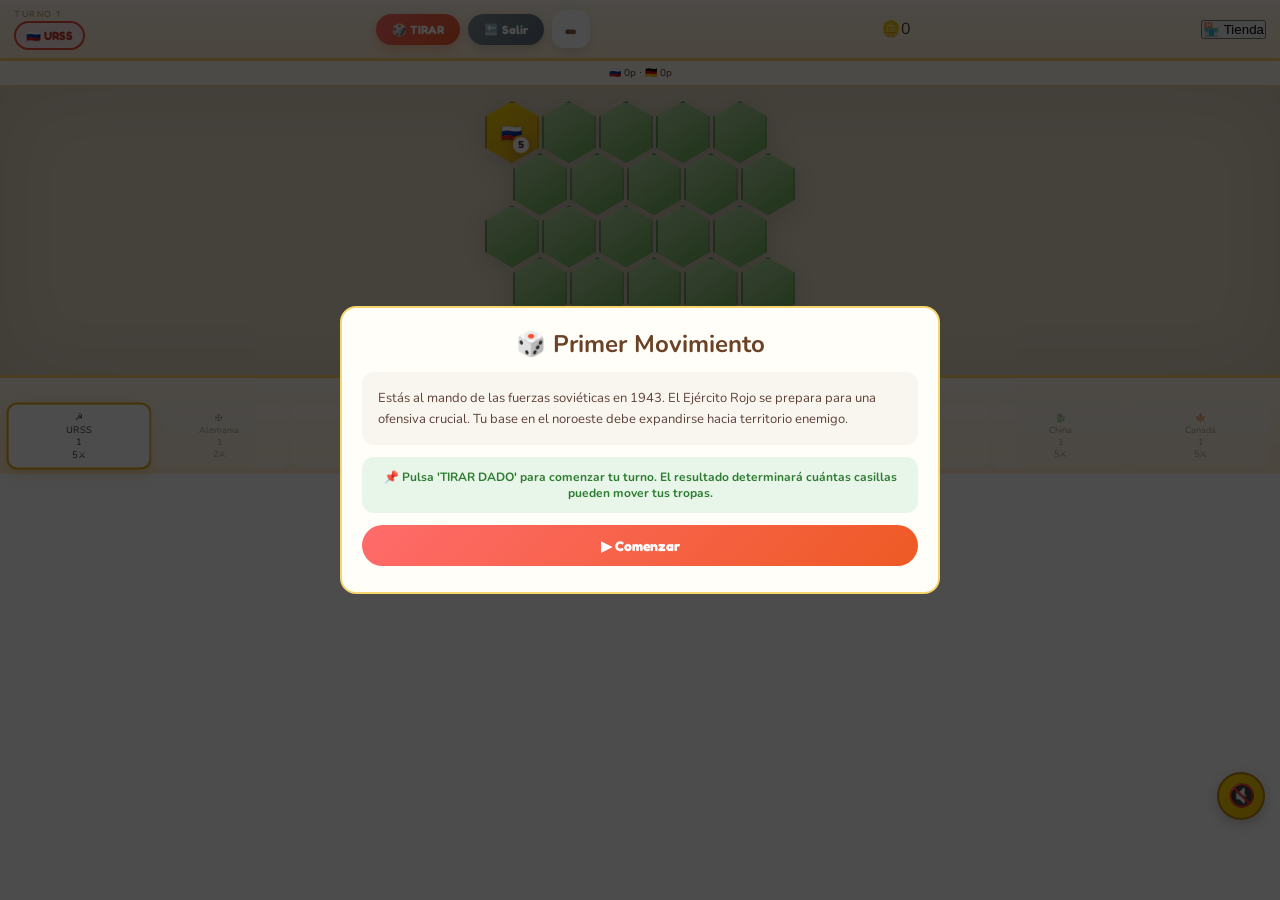
==== commit b4ade1f9: "Remove currency system and implement theme unlock system based on player progress * Key features imp" ====
--- a/game_source.html
+++ b/game_source.html
@@ -75,31 +75,30 @@
         .tutorial-highlight { position:absolute; border:4px solid #ff6b6b; border-radius:12px; pointer-events:none; z-index:999; display:none; animation:highlightPulse 1s infinite; } @keyframes highlightPulse { 0%,100%{border-color:#ff6b6b} 50%{border-color:#ffd700} }
         .tutorial-overlay { position:fixed; top:0; left:0; width:100%; height:100%; background:rgba(0,0,0,0.3); z-index:998; display:none; }
         
-        /* ══════════ SISTEMA DE MONEDAS Y TIENDA ══════════ */
-        #coins-display { display:flex; align-items:center; gap:6px; background:linear-gradient(135deg,#fff8ed,#fdebd0); padding:6px 12px; border-radius:20px; border:2px solid var(--gold); box-shadow:var(--shadow); font-weight:700; color:#6b4226; font-size:13px; font-family:'Fredoka',sans-serif; }
-        #coins-icon { font-size:16px; }
-        #coins-count { color:#e6a817; }
-        .shop-btn { background:linear-gradient(135deg,#ffd700,#f0c000); border:2px solid #b8860b; border-radius:20px; padding:6px 14px; color:#5a3c00; font-weight:700; cursor:pointer; transition:all 0.2s; font-family:'Fredoka',sans-serif; font-size:12px; display:flex; align-items:center; gap:5px; }
-        .shop-btn:hover { transform:translateY(-2px); box-shadow:0 4px 12px rgba(230,168,23,0.4); }
-        .shop-grid { display:grid; grid-template-columns:repeat(auto-fill,minmax(140px,1fr)); gap:10px; margin-top:10px; max-height:400px; overflow-y:auto; padding:10px; }
+        
+        /* ══════════ SISTEMA DE DESBLOQUEO DE AMBIENTACIONES ══════════ */
         .theme-card { background:white; border:2px solid #e0d0b8; border-radius:12px; padding:10px; text-align:center; cursor:pointer; transition:all 0.2s; position:relative; }
         .theme-card:hover { transform:translateY(-3px); box-shadow:0 6px 16px rgba(0,0,0,0.15); }
         .theme-card.selected { border-color:var(--gold); box-shadow:0 0 15px rgba(230,168,23,0.4); }
         .theme-card.locked { opacity:0.7; filter:grayscale(0.5); }
-        .theme-card.purchased { border-color:#27ae60; }
+        .theme-card.unlocked { border-color:#27ae60; }
         .theme-icon { font-size:32px; margin-bottom:6px; }
         .theme-name { font-size:11px; font-weight:700; color:#6b4226; margin-bottom:4px; }
-        .theme-price { font-size:12px; color:#e6a817; font-weight:700; }
+        .theme-characters { font-size:9px; color:#888; margin-bottom:6px; min-height:36px; }
         .theme-status { font-size:10px; padding:3px 8px; border-radius:10px; margin-top:6px; display:inline-block; font-weight:700; }
         .status-locked { background:#ccc; color:#666; }
-        .status-purchased { background:#27ae60; color:white; }
+        .status-unlocked { background:#27ae60; color:white; }
         .status-selected { background:var(--gold); color:#5a3c00; }
-        .buy-btn { background:linear-gradient(135deg,#27ae60,#1e8449); color:white; border:none; border-radius:8px; padding:6px 12px; font-size:10px; font-weight:700; cursor:pointer; margin-top:6px; width:100%; }
-        .buy-btn:hover:not(:disabled) { transform:scale(1.05); }
-        .buy-btn:disabled { background:#ccc; cursor:not-allowed; }
+        .theme-requirement { font-size:9px; color:#666; margin-top:6px; padding:4px; background:#f5f5f5; border-radius:6px; }
         .select-btn { background:linear-gradient(135deg,#3498db,#2980b9); color:white; border:none; border-radius:8px; padding:6px 12px; font-size:10px; font-weight:700; cursor:pointer; margin-top:6px; width:100%; }
         .select-btn:hover { transform:scale(1.05); }
-        
+        .shop-grid { display:grid; grid-template-columns:repeat(auto-fill,minmax(160px,1fr)); gap:10px; margin-top:10px; max-height:450px; overflow-y:auto; padding:10px; }
+        
+        /* Códigos secretos */
+        .code-input-container { display:flex; gap:8px; margin-top:10px; }
+        .code-input { flex:1; padding:8px 12px; border:2px solid #e0d0b8; border-radius:8px; font-size:12px; font-family:Nunito,sans-serif; }
+        .code-btn { background:linear-gradient(135deg,#9b59b6,#8e44ad); color:white; border:none; border-radius:8px; padding:8px 16px; font-size:11px; font-weight:700; cursor:pointer; }
+        .code-btn:hover { transform:translateY(-2px); box-shadow:0 4px 12px rgba(155,89,182,0.4); }
         /* Misiones */
         .missions-container { max-height:350px; overflow-y:auto; padding:5px; }
         .mission-card { background:white; border:2px solid #e0d0b8; border-radius:12px; padding:10px; margin-bottom:8px; transition:all 0.2s; }
